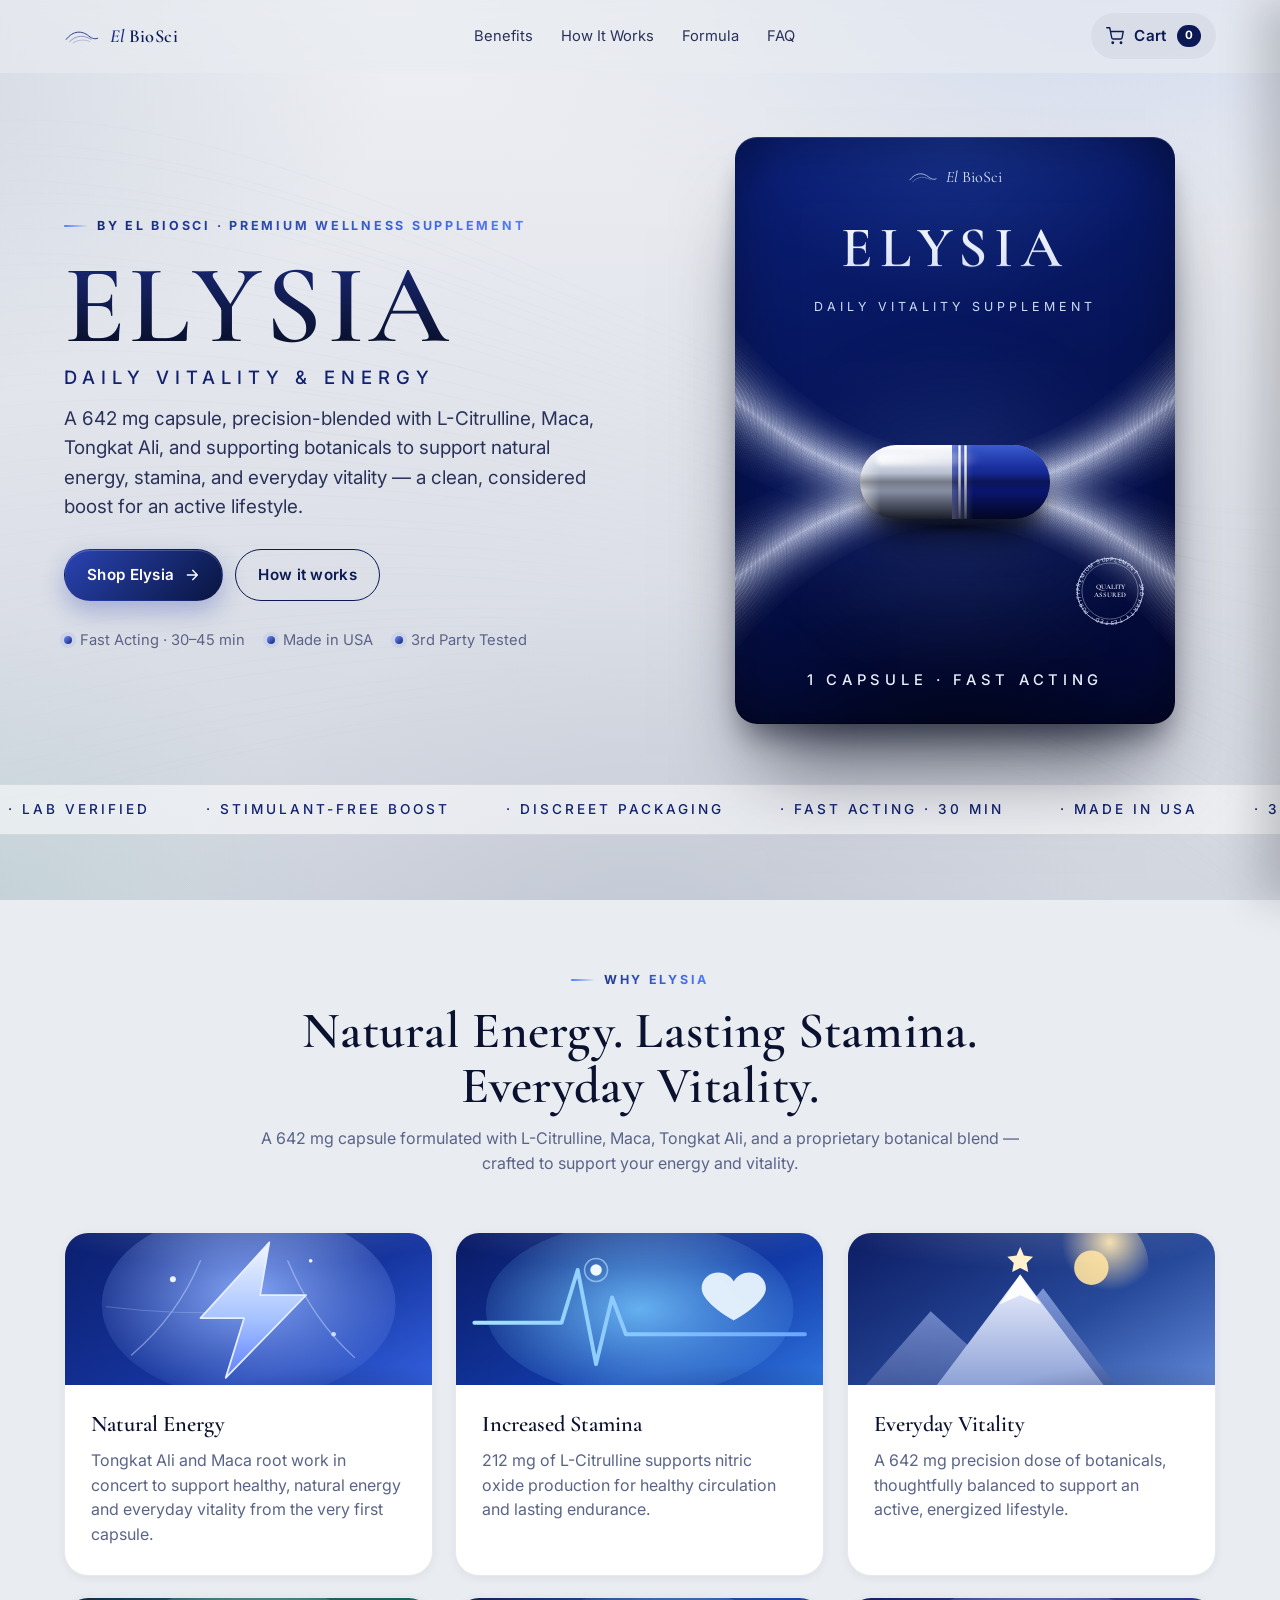
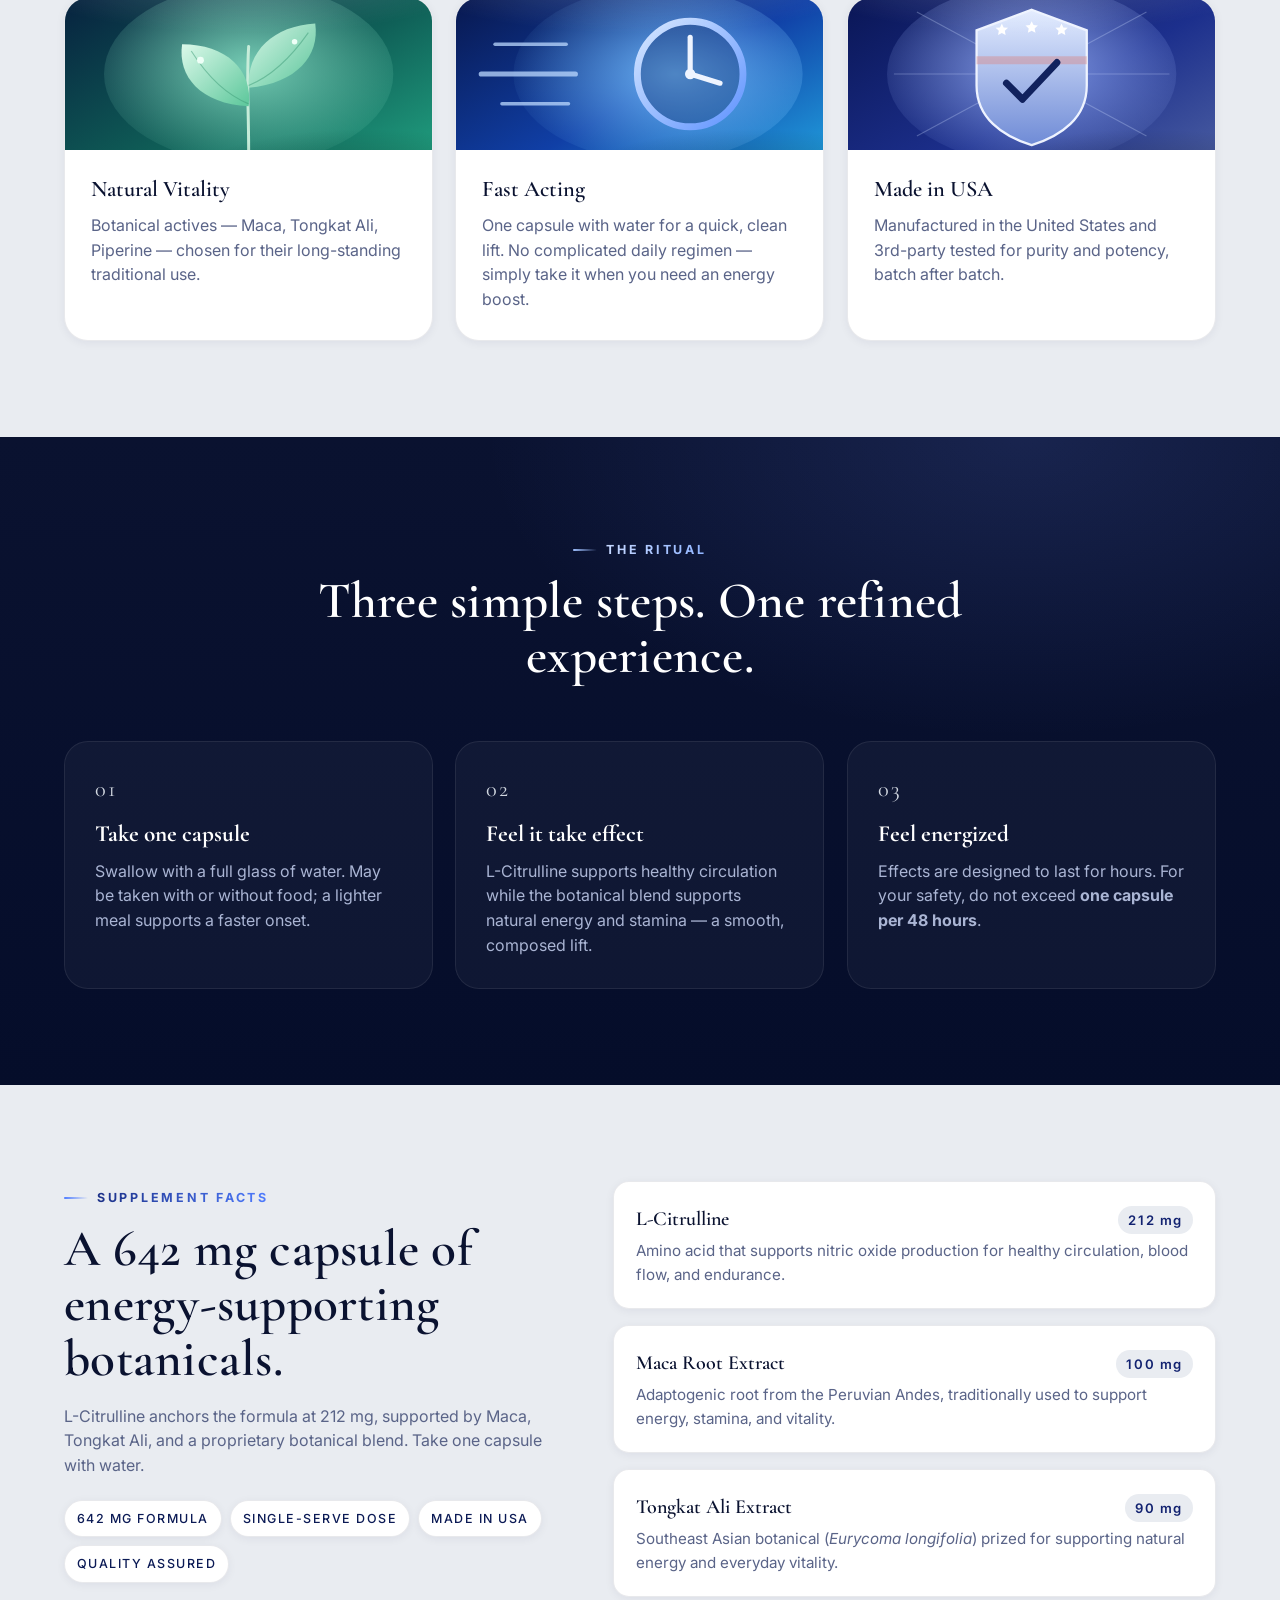
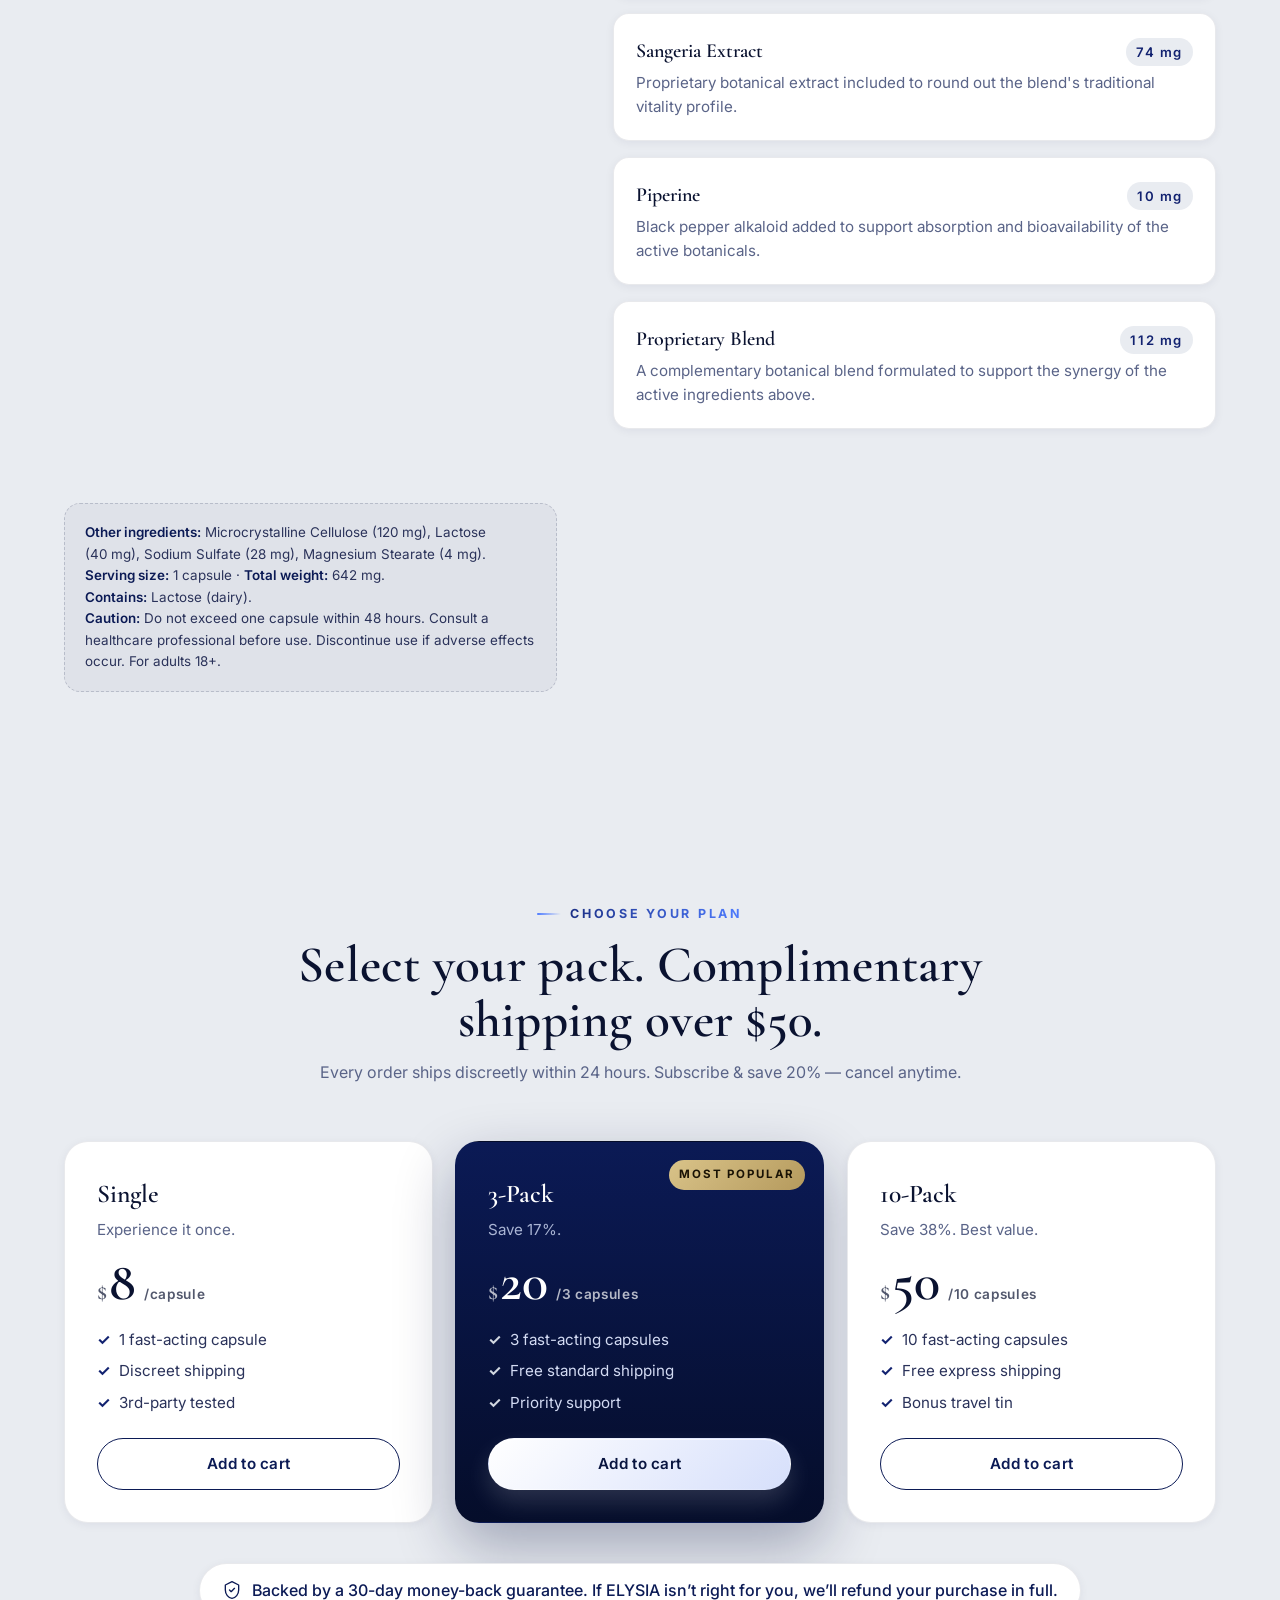
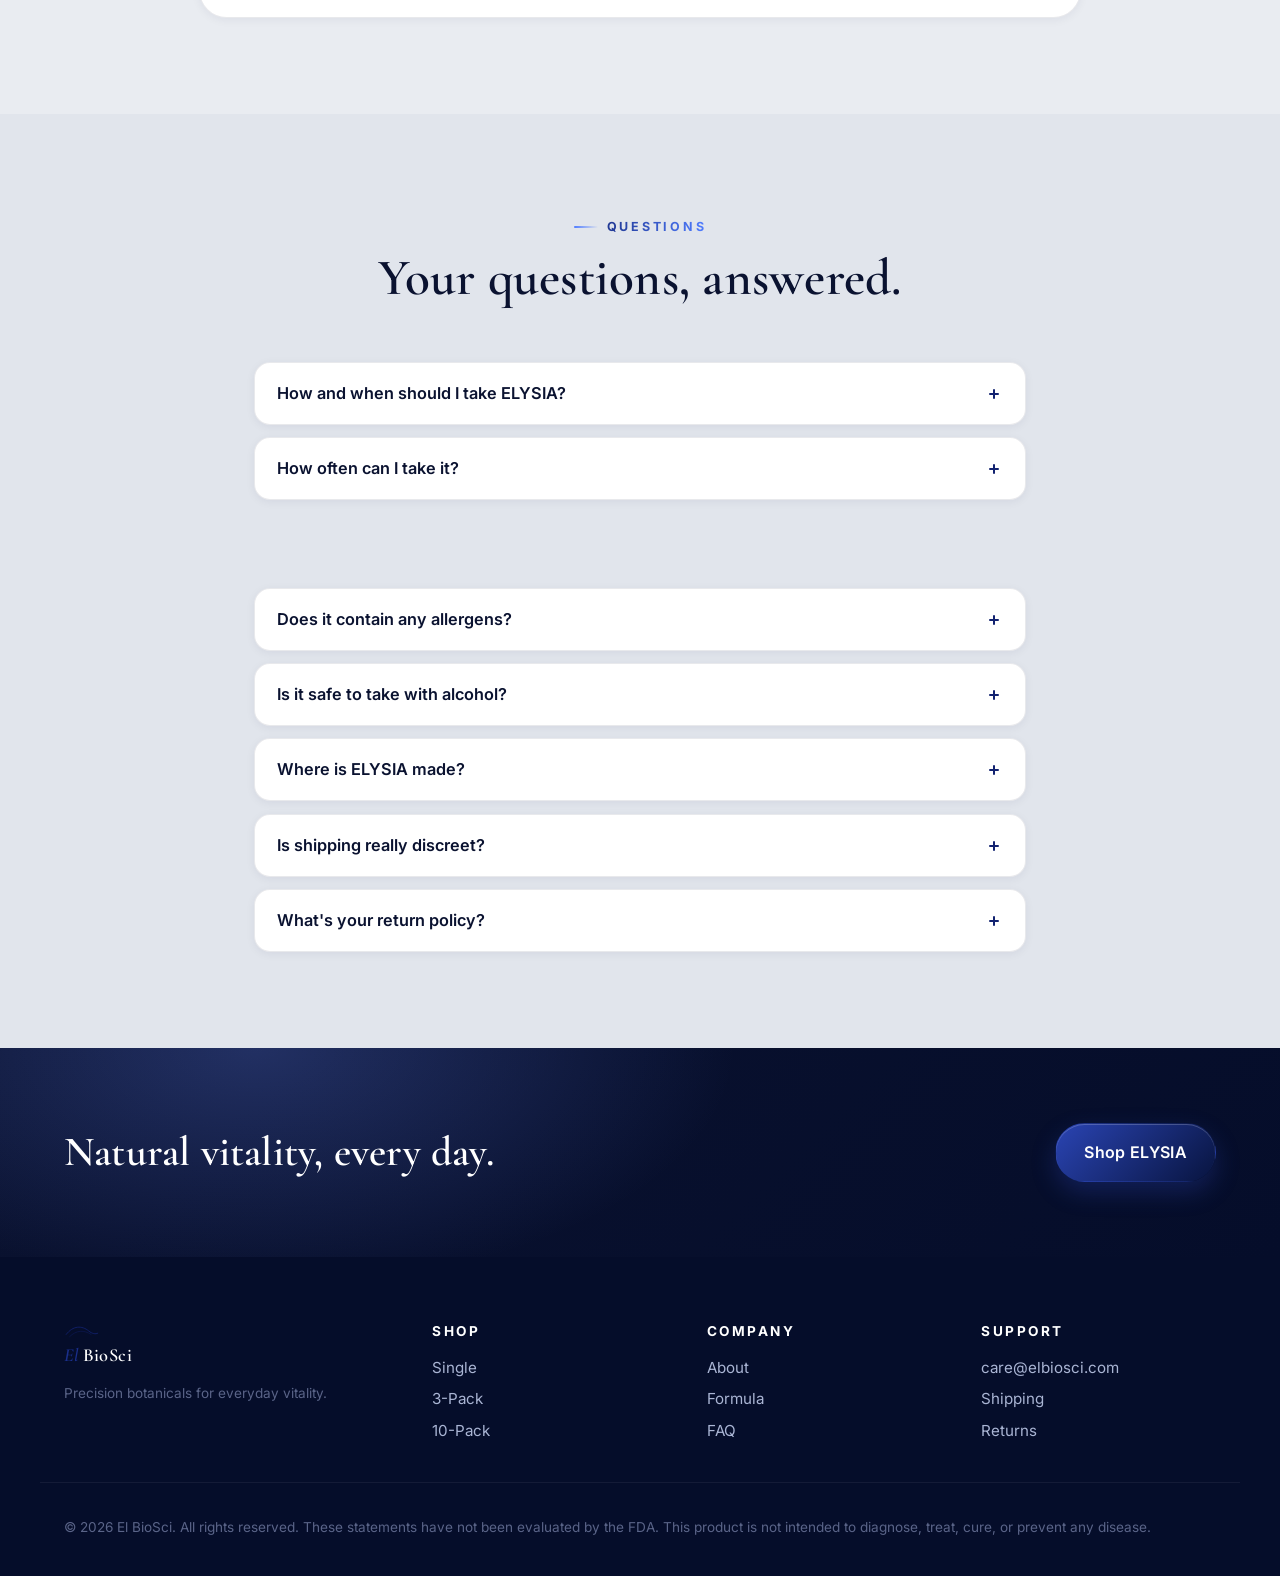
==== index.html @ 7205e34c "Reposition brand as daily vitality & energy supplement (site copy aligned with feed)" ====
<!DOCTYPE html>
<html lang="en">
<head>
  <meta charset="UTF-8" />
  <meta name="viewport" content="width=device-width, initial-scale=1.0" />

  <!-- Google tag (gtag.js) -->
  <script async src="https://www.googletagmanager.com/gtag/js?id=G-H2R525R21M"></script>
  <script>
    window.dataLayer = window.dataLayer || [];
    function gtag(){dataLayer.push(arguments);}
    gtag('js', new Date());

    gtag('config', 'G-H2R525R21M');
  </script>
  <meta name="description" content="ELYSIA by El BioSci — a precision-blended daily vitality supplement with Maca, Tongkat Ali, and L-Citrulline to support natural energy, stamina, and everyday vitality. Third-party tested." />
  <meta name="theme-color" content="#0a1a4a" />
  <title>ELYSIA · Daily Vitality &amp; Energy Supplement by El BioSci</title>

  <link rel="preconnect" href="https://fonts.googleapis.com" />
  <link rel="preconnect" href="https://fonts.gstatic.com" crossorigin />
  <link
    href="https://fonts.googleapis.com/css2?family=Cormorant+Garamond:wght@400;500;600;700&family=Inter:wght@300;400;500;600;700&display=swap"
    rel="stylesheet"
  />

  <link rel="stylesheet" href="styles.css" />

  <!-- =========================================================
       Structured data (Schema.org JSON-LD)
       Lets Google Shopping, Merchant Center, and AI surfaces
       discover and understand the products on this page.
       NOTE: replace the "image" URLs below with real hosted
       product photos (required by Merchant Center).
       ========================================================= -->
  <script type="application/ld+json">
  {
    "@context": "https://schema.org",
    "@type": "Organization",
    "name": "El BioSci",
    "url": "https://elysiabiosci.com",
    "brand": { "@type": "Brand", "name": "ELYSIA" },
    "email": "care@elbiosci.com"
  }
  </script>

  <script type="application/ld+json">
  {
    "@context": "https://schema.org",
    "@type": "ItemList",
    "itemListElement": [
      {
        "@type": "Product",
        "name": "ELYSIA — Single Capsule",
        "sku": "ELYSIA-1PK",
        "mpn": "ELYSIA-1PK",
        "brand": { "@type": "Brand", "name": "ELYSIA" },
        "description": "ELYSIA is a precision-blended daily vitality and wellness supplement crafted to support natural energy, stamina, and everyday vitality. Third-party tested for purity and quality. Single capsule.",
        "image": ["https://elysiabiosci.com/assets/elysia-single.jpg"],
        "url": "https://elysiabiosci.com/#buy",
        "offers": {
          "@type": "Offer",
          "url": "https://elysiabiosci.com/#buy",
          "priceCurrency": "USD",
          "price": "8.00",
          "availability": "https://schema.org/InStock",
          "itemCondition": "https://schema.org/NewCondition",
          "seller": { "@type": "Organization", "name": "El BioSci" }
        }
      },
      {
        "@type": "Product",
        "name": "ELYSIA — 3-Pack",
        "sku": "ELYSIA-3PK",
        "mpn": "ELYSIA-3PK",
        "brand": { "@type": "Brand", "name": "ELYSIA" },
        "description": "ELYSIA is a precision-blended daily vitality and wellness supplement crafted to support natural energy, stamina, and everyday vitality. Third-party tested for purity and quality. Value 3-pack, save 17%.",
        "image": ["https://elysiabiosci.com/assets/elysia-3pack.jpg"],
        "url": "https://elysiabiosci.com/#buy",
        "offers": {
          "@type": "Offer",
          "url": "https://elysiabiosci.com/#buy",
          "priceCurrency": "USD",
          "price": "20.00",
          "availability": "https://schema.org/InStock",
          "itemCondition": "https://schema.org/NewCondition",
          "seller": { "@type": "Organization", "name": "El BioSci" }
        }
      },
      {
        "@type": "Product",
        "name": "ELYSIA — 10-Pack",
        "sku": "ELYSIA-10PK",
        "mpn": "ELYSIA-10PK",
        "brand": { "@type": "Brand", "name": "ELYSIA" },
        "description": "ELYSIA is a precision-blended daily vitality and wellness supplement crafted to support natural energy, stamina, and everyday vitality. Third-party tested for purity and quality. Best-value 10-pack, save 38%.",
        "image": ["https://elysiabiosci.com/assets/elysia-10pack.jpg"],
        "url": "https://elysiabiosci.com/#buy",
        "offers": {
          "@type": "Offer",
          "url": "https://elysiabiosci.com/#buy",
          "priceCurrency": "USD",
          "price": "50.00",
          "availability": "https://schema.org/InStock",
          "itemCondition": "https://schema.org/NewCondition",
          "seller": { "@type": "Organization", "name": "El BioSci" }
        }
      }
    ]
  }
  </script>
</head>
<body>
  <!-- Decorative animated wave background (matches packaging) -->
  <div class="bg-waves" aria-hidden="true">
    <svg viewBox="0 0 1440 900" preserveAspectRatio="none">
      <defs>
        <linearGradient id="waveGrad" x1="0" y1="0" x2="1" y2="0">
          <stop offset="0%" stop-color="#9aa4b6" stop-opacity="0" />
          <stop offset="50%" stop-color="#d9dee8" stop-opacity="0.65" />
          <stop offset="100%" stop-color="#9aa4b6" stop-opacity="0" />
        </linearGradient>
      </defs>
      <g class="wave-lines" fill="none" stroke="url(#waveGrad)" stroke-width="0.6">
        <!-- Generated paths -->
      </g>
    </svg>
  </div>

  <!-- Header -->
  <header class="site-header" id="siteHeader">
    <div class="container nav">
      <a href="#top" class="brand" aria-label="El BioSci home">
        <svg class="brand-mark" viewBox="0 0 64 32" aria-hidden="true">
          <path d="M4 22 C 16 6, 32 6, 44 16 C 50 21, 56 22, 60 20" stroke="currentColor" stroke-width="1.5" fill="none" stroke-linecap="round" />
          <path d="M10 26 C 22 14, 36 14, 48 22" stroke="currentColor" stroke-width="1" fill="none" stroke-linecap="round" opacity="0.7" />
          <path d="M16 28 C 26 22, 38 22, 46 26" stroke="currentColor" stroke-width="0.8" fill="none" stroke-linecap="round" opacity="0.5" />
        </svg>
        <span class="brand-text">
          <em>El</em>
          <span>BioSci</span>
        </span>
      </a>

      <nav class="nav-links" aria-label="Primary">
        <a href="#benefits">Benefits</a>
        <a href="#how">How It Works</a>
        <a href="#ingredients">Formula</a>
        <a href="#faq">FAQ</a>
      </nav>

      <div class="nav-actions">
      <button class="btn btn-ghost cart-btn" id="openCart" aria-label="Open cart">
        <svg width="18" height="18" viewBox="0 0 24 24" fill="none" stroke="currentColor" stroke-width="1.8" stroke-linecap="round" stroke-linejoin="round" aria-hidden="true">
          <circle cx="9" cy="21" r="1" />
          <circle cx="20" cy="21" r="1" />
          <path d="M1 1h4l2.7 13.4a2 2 0 0 0 2 1.6h9.7a2 2 0 0 0 2-1.6L23 6H6" />
        </svg>
        <span>Cart</span>
        <span class="cart-count" id="cartCount">0</span>
      </button>

        <button class="nav-toggle" id="navToggle" aria-label="Open menu" aria-expanded="false" aria-controls="mobileNav">
          <span></span><span></span><span></span>
        </button>
      </div>
    </div>

    <nav class="mobile-nav" id="mobileNav" aria-label="Mobile">
      <a href="#benefits">Benefits</a>
      <a href="#how">How It Works</a>
      <a href="#ingredients">Formula</a>
      <a href="#faq">FAQ</a>
      <a href="#buy" class="btn btn-primary btn-block">Shop ELYSIA</a>
    </nav>
  </header>

  <!-- Hero -->
  <section class="hero" id="top">
    <div class="container hero-grid">
      <div class="hero-copy">
        <span class="eyebrow reveal">By El BioSci · Premium Wellness Supplement</span>
        <h1 class="display reveal" style="--d:.08s">
          <span class="serif">ELYSIA</span>
          <span class="subtitle">Daily Vitality &amp; Energy</span>
        </h1>
        <p class="lead reveal" style="--d:.16s">
          A 642&nbsp;mg capsule, precision-blended with L-Citrulline, Maca, Tongkat Ali, and
          supporting botanicals to support natural energy, stamina, and everyday vitality
          &mdash; a clean, considered boost for an active lifestyle.
        </p>

        <div class="hero-cta reveal" style="--d:.24s">
          <a href="#buy" class="btn btn-primary">
            Shop Elysia
            <svg width="16" height="16" viewBox="0 0 24 24" fill="none" stroke="currentColor" stroke-width="2" stroke-linecap="round" stroke-linejoin="round" aria-hidden="true"><path d="M5 12h14M13 5l7 7-7 7"/></svg>
          </a>
          <a href="#how" class="btn btn-outline">How it works</a>
        </div>

        <ul class="hero-trust reveal" style="--d:.32s">
          <li><span class="dot"></span> Fast Acting · 30&ndash;45 min</li>
          <li><span class="dot"></span> Made in USA</li>
          <li><span class="dot"></span> 3rd Party Tested</li>
        </ul>
      </div>

      <div class="hero-product reveal" style="--d:.2s">
        <!-- Animated package card -->
        <div class="package" id="packageCard">
          <div class="package-inner">
            <div class="package-glow" aria-hidden="true"></div>

            <div class="package-brand">
              <svg viewBox="0 0 64 32" aria-hidden="true">
                <path d="M4 22 C 16 6, 32 6, 44 16 C 50 21, 56 22, 60 20" stroke="#dfe8ff" stroke-width="1.5" fill="none" stroke-linecap="round" />
                <path d="M10 26 C 22 14, 36 14, 48 22" stroke="#dfe8ff" stroke-width="1" fill="none" stroke-linecap="round" opacity="0.7" />
              </svg>
              <span><em>El</em> BioSci</span>
            </div>

            <h2 class="package-title">ELYSIA</h2>
            <div class="package-sub">DAILY VITALITY SUPPLEMENT</div>

            <!-- Decorative wave lines inside the card -->
            <svg class="package-waves" viewBox="0 0 400 533" preserveAspectRatio="none" aria-hidden="true">
              <g class="wave-upper" fill="none" stroke="#e8eeff" stroke-width="0.45" stroke-linecap="round"></g>
              <g class="wave-lower" fill="none" stroke="#e8eeff" stroke-width="0.45" stroke-linecap="round"></g>
            </svg>

            <!-- Animated capsule -->
            <div class="capsule-wrap" aria-hidden="true">
              <div class="capsule">
                <div class="capsule-half capsule-silver"></div>
                <div class="capsule-half capsule-blue">
                  <span class="capsule-ring"></span>
                  <span class="capsule-ring"></span>
                </div>
                <div class="capsule-shine"></div>
              </div>
              <div class="capsule-shadow"></div>
            </div>

            <div class="package-badge" title="Quality Assured · 3rd Party Tested">
              <svg viewBox="0 0 100 100" aria-hidden="true">
                <defs>
                  <path id="circ" d="M 50,50 m -38,0 a 38,38 0 1,1 76,0 a 38,38 0 1,1 -76,0" />
                </defs>
                <circle cx="50" cy="50" r="42" fill="none" stroke="#dfe8ff" stroke-width="1" />
                <circle cx="50" cy="50" r="36" fill="none" stroke="#dfe8ff" stroke-width="0.5" />
                <text font-family="Inter, sans-serif" font-size="7" fill="#dfe8ff" letter-spacing="1">
                  <textPath href="#circ" startOffset="0">PREMIUM SUPPLEMENT · 3RD PARTY TESTED · PURITY ASSURED · </textPath>
                </text>
                <text x="50" y="48" text-anchor="middle" font-family="Cormorant Garamond, serif" font-size="9" fill="#ffffff" font-weight="600">QUALITY</text>
                <text x="50" y="58" text-anchor="middle" font-family="Cormorant Garamond, serif" font-size="9" fill="#ffffff" font-weight="600">ASSURED</text>
              </svg>
            </div>

            <div class="package-footer">1 CAPSULE · FAST ACTING</div>
          </div>
        </div>
      </div>
    </div>

    <div class="hero-marquee" aria-hidden="true">
      <div class="marquee-track">
        <span>· Lab Verified</span><span>· Stimulant-Free Boost</span><span>· Discreet Packaging</span><span>· Fast Acting · 30 min</span><span>· Made in USA</span><span>· 3rd Party Tested</span>
        <span>· Lab Verified</span><span>· Stimulant-Free Boost</span><span>· Discreet Packaging</span><span>· Fast Acting · 30 min</span><span>· Made in USA</span><span>· 3rd Party Tested</span>
      </div>
    </div>
  </section>

  <!-- Benefits -->
  <section class="section" id="benefits">
    <div class="container">
      <header class="section-head reveal">
        <span class="eyebrow">Why ELYSIA</span>
        <h2 class="serif h-display">Natural Energy. Lasting Stamina.<br/>Everyday Vitality.</h2>
        <p class="muted">A 642&nbsp;mg capsule formulated with L-Citrulline, Maca, Tongkat Ali, and a proprietary botanical blend — crafted to support your energy and vitality.</p>
      </header>

      <div class="benefits-grid">
        <article class="card reveal" style="--d:.05s">
          <div class="card-media" data-theme="drive">
            <svg class="media-art" viewBox="0 0 320 168" preserveAspectRatio="xMidYMid slice" aria-hidden="true">
              <defs>
                <radialGradient id="drvGlow" cx="50%" cy="44%" r="62%">
                  <stop offset="0%" stop-color="#8fb0ff" stop-opacity="0.9"/>
                  <stop offset="100%" stop-color="#8fb0ff" stop-opacity="0"/>
                </radialGradient>
                <linearGradient id="drvBolt" x1="0" y1="0" x2="0" y2="1">
                  <stop offset="0%" stop-color="#f1f6ff"/>
                  <stop offset="55%" stop-color="#a8c4ff"/>
                  <stop offset="100%" stop-color="#5f80ff"/>
                </linearGradient>
              </defs>
              <ellipse cx="160" cy="80" rx="128" ry="82" fill="url(#drvGlow)"/>
              <g fill="none" stroke="#c3d6ff" stroke-linecap="round" opacity="0.5">
                <path d="M58 124 q40 -34 60 -82" stroke-width="1.2"/>
                <path d="M252 126 q-36 -32 -58 -84" stroke-width="1.2"/>
                <path d="M36 82 q66 8 120 4" stroke-width="0.8" opacity="0.6"/>
              </g>
              <path d="M178 26 L118 92 H156 L140 144 L210 72 H170 Z" fill="url(#drvBolt)" stroke="#e6efff" stroke-width="1.5" stroke-linejoin="round"/>
              <circle cx="94" cy="58" r="2.6" fill="#eef4ff"/>
              <circle cx="234" cy="106" r="2" fill="#cfe0ff"/>
              <circle cx="214" cy="42" r="1.6" fill="#eef4ff"/>
            </svg>
          </div>
          <div class="card-body">
            <h3>Natural Energy</h3>
            <p>Tongkat Ali and Maca root work in concert to support healthy, natural energy and everyday vitality from the very first capsule.</p>
          </div>
        </article>

        <article class="card reveal" style="--d:.1s">
          <div class="card-media" data-theme="stamina">
            <svg class="media-art" viewBox="0 0 320 168" preserveAspectRatio="xMidYMid slice" aria-hidden="true">
              <defs>
                <radialGradient id="staGlow" cx="50%" cy="50%" r="60%">
                  <stop offset="0%" stop-color="#74c6ff" stop-opacity="0.85"/>
                  <stop offset="100%" stop-color="#74c6ff" stop-opacity="0"/>
                </radialGradient>
                <linearGradient id="staLine" x1="0" y1="0" x2="1" y2="0">
                  <stop offset="0%" stop-color="#a6e4ff"/>
                  <stop offset="100%" stop-color="#6aa8ff"/>
                </linearGradient>
              </defs>
              <ellipse cx="160" cy="84" rx="134" ry="76" fill="url(#staGlow)"/>
              <path d="M16 96 H92 l14 -46 16 82 14 -58 12 32 H304" fill="none" stroke="url(#staLine)" stroke-width="3.4" stroke-linecap="round" stroke-linejoin="round"/>
              <circle cx="122" cy="50" r="5" fill="#eef8ff"/>
              <circle cx="122" cy="50" r="10" fill="none" stroke="#bfe2ff" stroke-width="1.4" opacity="0.6"/>
              <path d="M242 60 c-7 -13 -28 -9 -28 6 0 13 28 28 28 28 0 0 28 -15 28 -28 0 -15 -21 -19 -28 -6z" fill="#eef8ff" opacity="0.92"/>
            </svg>
          </div>
          <div class="card-body">
            <h3>Increased Stamina</h3>
            <p>212&nbsp;mg of L-Citrulline supports nitric oxide production for healthy circulation and lasting endurance.</p>
          </div>
        </article>

        <article class="card reveal" style="--d:.15s">
          <div class="card-media" data-theme="peak">
            <svg class="media-art" viewBox="0 0 320 168" preserveAspectRatio="xMidYMid slice" aria-hidden="true">
              <defs>
                <radialGradient id="pkSun" cx="66%" cy="28%" r="42%">
                  <stop offset="0%" stop-color="#ffe6ad" stop-opacity="0.95"/>
                  <stop offset="100%" stop-color="#ffe6ad" stop-opacity="0"/>
                </radialGradient>
                <linearGradient id="pkBack" x1="0" y1="0" x2="0" y2="1">
                  <stop offset="0%" stop-color="#9fb6f0"/><stop offset="100%" stop-color="#3f5396"/>
                </linearGradient>
                <linearGradient id="pkFront" x1="0" y1="0" x2="0" y2="1">
                  <stop offset="0%" stop-color="#eef2ff"/><stop offset="100%" stop-color="#7c93cf"/>
                </linearGradient>
              </defs>
              <circle cx="212" cy="48" r="50" fill="url(#pkSun)"/>
              <circle cx="212" cy="48" r="15" fill="#ffe3a0" opacity="0.9"/>
              <path d="M0 168 L72 86 L118 128 L170 66 L246 168 Z" fill="url(#pkBack)" opacity="0.72"/>
              <path d="M64 168 L150 54 L236 168 Z" fill="url(#pkFront)"/>
              <path d="M150 54 L132 80 L150 72 L168 80 Z" fill="#ffffff" opacity="0.92"/>
              <path d="M150 30 l3.2 7.4 8 1 -5.6 5.6 1.4 7.8 -7 -3.6 -7 3.6 1.4 -7.8 -5.6 -5.6 8 -1z" fill="#fff1cc"/>
            </svg>
          </div>
          <div class="card-body">
            <h3>Everyday Vitality</h3>
            <p>A 642&nbsp;mg precision dose of botanicals, thoughtfully balanced to support an active, energized lifestyle.</p>
          </div>
        </article>

        <article class="card reveal" style="--d:.2s">
          <div class="card-media" data-theme="vitality">
            <svg class="media-art" viewBox="0 0 320 168" preserveAspectRatio="xMidYMid slice" aria-hidden="true">
              <defs>
                <radialGradient id="vtGlow" cx="50%" cy="46%" r="60%">
                  <stop offset="0%" stop-color="#8fe9cc" stop-opacity="0.8"/>
                  <stop offset="100%" stop-color="#8fe9cc" stop-opacity="0"/>
                </radialGradient>
                <linearGradient id="vtLeaf" x1="0" y1="0" x2="1" y2="1">
                  <stop offset="0%" stop-color="#dcf9ea"/><stop offset="100%" stop-color="#5cc79b"/>
                </linearGradient>
              </defs>
              <ellipse cx="160" cy="84" rx="126" ry="78" fill="url(#vtGlow)"/>
              <path d="M160 152 C160 112 158 92 160 60" stroke="#c6ecd9" stroke-width="2.6" fill="none" stroke-linecap="round"/>
              <path d="M160 112 C118 110 98 86 102 58 C140 58 164 80 160 112 Z" fill="url(#vtLeaf)"/>
              <path d="M160 96 C202 92 222 68 218 40 C182 42 158 64 160 96 Z" fill="url(#vtLeaf)" opacity="0.95"/>
              <path d="M160 110 C140 102 124 86 110 64" stroke="#3f9c78" stroke-width="1" fill="none" opacity="0.5"/>
              <path d="M160 94 C180 86 198 68 212 48" stroke="#3f9c78" stroke-width="1" fill="none" opacity="0.5"/>
              <circle cx="118" cy="72" r="3" fill="#eefff7"/>
              <circle cx="200" cy="56" r="2.4" fill="#eefff7"/>
            </svg>
          </div>
          <div class="card-body">
            <h3>Natural Vitality</h3>
            <p>Botanical actives — Maca, Tongkat Ali, Piperine — chosen for their long-standing traditional use.</p>
          </div>
        </article>

        <article class="card reveal" style="--d:.25s">
          <div class="card-media" data-theme="fast">
            <svg class="media-art" viewBox="0 0 320 168" preserveAspectRatio="xMidYMid slice" aria-hidden="true">
              <defs>
                <radialGradient id="fsGlow" cx="56%" cy="50%" r="60%">
                  <stop offset="0%" stop-color="#79c4ff" stop-opacity="0.85"/>
                  <stop offset="100%" stop-color="#79c4ff" stop-opacity="0"/>
                </radialGradient>
                <linearGradient id="fsRing" x1="0" y1="0" x2="1" y2="1">
                  <stop offset="0%" stop-color="#d7e8ff"/><stop offset="100%" stop-color="#5f93ff"/>
                </linearGradient>
              </defs>
              <ellipse cx="176" cy="84" rx="126" ry="76" fill="url(#fsGlow)"/>
              <g stroke="#bcd9ff" stroke-linecap="round" opacity="0.75">
                <line x1="34" y1="58" x2="96" y2="58" stroke-width="3"/>
                <line x1="22" y1="84" x2="104" y2="84" stroke-width="4.5"/>
                <line x1="40" y1="110" x2="98" y2="110" stroke-width="3"/>
              </g>
              <circle cx="204" cy="84" r="46" fill="#0a1850" opacity="0.28"/>
              <circle cx="204" cy="84" r="46" fill="none" stroke="url(#fsRing)" stroke-width="6"/>
              <line x1="204" y1="84" x2="204" y2="52" stroke="#eef4ff" stroke-width="4.5" stroke-linecap="round"/>
              <line x1="204" y1="84" x2="230" y2="92" stroke="#eef4ff" stroke-width="4.5" stroke-linecap="round"/>
              <circle cx="204" cy="84" r="4.5" fill="#eef4ff"/>
            </svg>
          </div>
          <div class="card-body">
            <h3>Fast Acting</h3>
            <p>One capsule with water for a quick, clean lift. No complicated daily regimen &mdash; simply take it when you need an energy boost.</p>
          </div>
        </article>

        <article class="card reveal" style="--d:.3s">
          <div class="card-media" data-theme="usa">
            <svg class="media-art" viewBox="0 0 320 168" preserveAspectRatio="xMidYMid slice" aria-hidden="true">
              <defs>
                <radialGradient id="usGlow" cx="50%" cy="46%" r="60%">
                  <stop offset="0%" stop-color="#9fb8ff" stop-opacity="0.8"/>
                  <stop offset="100%" stop-color="#9fb8ff" stop-opacity="0"/>
                </radialGradient>
                <linearGradient id="usShield" x1="0" y1="0" x2="0" y2="1">
                  <stop offset="0%" stop-color="#e3ecff"/><stop offset="100%" stop-color="#6f8bd6"/>
                </linearGradient>
              </defs>
              <ellipse cx="160" cy="84" rx="126" ry="78" fill="url(#usGlow)"/>
              <g stroke="#cdddff" stroke-width="1" opacity="0.3">
                <line x1="160" y1="84" x2="60" y2="30"/>
                <line x1="160" y1="84" x2="40" y2="84"/>
                <line x1="160" y1="84" x2="60" y2="138"/>
                <line x1="160" y1="84" x2="260" y2="30"/>
                <line x1="160" y1="84" x2="280" y2="84"/>
                <line x1="160" y1="84" x2="260" y2="138"/>
              </g>
              <path d="M160 28 L208 46 V94 C208 122 186 138 160 146 C134 138 112 122 112 94 V46 Z" fill="url(#usShield)" stroke="#eef3ff" stroke-width="2"/>
              <path d="M112 72 H208" stroke="#d98a8a" stroke-width="7" opacity="0.45"/>
              <g fill="#ffffff">
                <path d="M134 40 l1.6 3.4 3.8 0.4 -2.8 2.6 0.7 3.7 -3.3 -1.8 -3.3 1.8 0.7 -3.7 -2.8 -2.6 3.8 -0.4z"/>
                <path d="M160 38 l1.6 3.4 3.8 0.4 -2.8 2.6 0.7 3.7 -3.3 -1.8 -3.3 1.8 0.7 -3.7 -2.8 -2.6 3.8 -0.4z"/>
                <path d="M186 40 l1.6 3.4 3.8 0.4 -2.8 2.6 0.7 3.7 -3.3 -1.8 -3.3 1.8 0.7 -3.7 -2.8 -2.6 3.8 -0.4z"/>
              </g>
              <path d="M138 92 l14 14 30 -32" fill="none" stroke="#11225e" stroke-width="6" stroke-linecap="round" stroke-linejoin="round"/>
            </svg>
          </div>
          <div class="card-body">
            <h3>Made in USA</h3>
            <p>Manufactured in the United States and 3rd-party tested for purity and potency, batch after batch.</p>
          </div>
        </article>
      </div>
    </div>
  </section>

  <!-- How it works -->
  <section class="section section-dark" id="how">
    <div class="container">
      <header class="section-head reveal">
        <span class="eyebrow light">The Ritual</span>
        <h2 class="serif h-display light">Three simple steps. One refined experience.</h2>
      </header>

      <ol class="steps">
        <li class="step reveal" style="--d:.05s">
          <span class="step-num">01</span>
          <h3>Take one capsule</h3>
          <p>Swallow with a full glass of water. May be taken with or without food; a lighter meal supports a faster onset.</p>
        </li>
        <li class="step reveal" style="--d:.15s">
          <span class="step-num">02</span>
          <h3>Feel it take effect</h3>
          <p>L-Citrulline supports healthy circulation while the botanical blend supports natural energy and stamina &mdash; a smooth, composed lift.</p>
        </li>
        <li class="step reveal" style="--d:.25s">
          <span class="step-num">03</span>
          <h3>Feel energized</h3>
          <p>Effects are designed to last for hours. For your safety, do not exceed <strong>one capsule per 48 hours</strong>.</p>
        </li>
      </ol>
    </div>
  </section>

  <!-- Ingredients -->
  <section class="section" id="ingredients">
    <div class="container ingredients-grid">
      <div class="reveal">
        <span class="eyebrow">Supplement Facts</span>
        <h2 class="serif h-display">A 642&nbsp;mg capsule of energy-supporting botanicals.</h2>
        <p class="muted">L-Citrulline anchors the formula at 212&nbsp;mg, supported by Maca, Tongkat Ali, and a proprietary botanical blend. Take one capsule with water.</p>

        <div class="badges">
          <span class="badge">642 mg Formula</span>
          <span class="badge">Single-Serve Dose</span>
          <span class="badge">Made in USA</span>
          <span class="badge">Quality Assured</span>
        </div>
      </div>

      <ul class="ingredients-list">
        <li class="reveal" style="--d:.05s">
          <div>
            <h4>L-Citrulline <span>212&nbsp;mg</span></h4>
            <p>Amino acid that supports nitric oxide production for healthy circulation, blood flow, and endurance.</p>
          </div>
        </li>
        <li class="reveal" style="--d:.1s">
          <div>
            <h4>Maca Root Extract <span>100&nbsp;mg</span></h4>
            <p>Adaptogenic root from the Peruvian Andes, traditionally used to support energy, stamina, and vitality.</p>
          </div>
        </li>
        <li class="reveal" style="--d:.15s">
          <div>
            <h4>Tongkat Ali Extract <span>90&nbsp;mg</span></h4>
            <p>Southeast Asian botanical (<em>Eurycoma longifolia</em>) prized for supporting natural energy and everyday vitality.</p>
          </div>
        </li>
        <li class="reveal" style="--d:.2s">
          <div>
            <h4>Sangeria Extract <span>74&nbsp;mg</span></h4>
            <p>Proprietary botanical extract included to round out the blend's traditional vitality profile.</p>
          </div>
        </li>
        <li class="reveal" style="--d:.25s">
          <div>
            <h4>Piperine <span>10&nbsp;mg</span></h4>
            <p>Black pepper alkaloid added to support absorption and bioavailability of the active botanicals.</p>
          </div>
        </li>
        <li class="reveal" style="--d:.3s">
          <div>
            <h4>Proprietary Blend <span>112&nbsp;mg</span></h4>
            <p>A complementary botanical blend formulated to support the synergy of the active ingredients above.</p>
          </div>
        </li>
      </ul>

      <p class="ingredients-note reveal" style="--d:.35s">
        <strong>Other ingredients:</strong> Microcrystalline Cellulose (120&nbsp;mg), Lactose (40&nbsp;mg), Sodium Sulfate (28&nbsp;mg), Magnesium Stearate (4&nbsp;mg).
        <br/><strong>Serving size:</strong> 1 capsule · <strong>Total weight:</strong> 642&nbsp;mg.
        <br/><strong>Contains:</strong> Lactose (dairy).
        <br/><strong>Caution:</strong> Do not exceed one capsule within 48&nbsp;hours. Consult a healthcare professional before use. Discontinue use if adverse effects occur. For adults 18+.
      </p>
    </div>
  </section>

  <!-- Purchase / Pricing -->
  <section class="section" id="buy">
    <div class="container">
      <header class="section-head reveal">
        <span class="eyebrow">Choose Your Plan</span>
        <h2 class="serif h-display">Select your pack. Complimentary shipping over $50.</h2>
        <p class="muted">Every order ships discreetly within 24 hours. Subscribe &amp; save 20% &mdash; cancel anytime.</p>
      </header>

      <div class="pricing">
        <article class="price-card reveal" data-name="Single Capsule" data-price="8" data-qty="1" data-price-id="price_1TwbcVRkoH6u7NG7mMx9WrRa">
          <header>
            <h3>Single</h3>
            <p>Experience it once.</p>
          </header>
          <div class="price"><span class="curr">$</span>8<span class="per">/capsule</span></div>
          <ul>
            <li>1 fast-acting capsule</li>
            <li>Discreet shipping</li>
            <li>3rd-party tested</li>
          </ul>
          <button class="btn btn-outline add-to-cart">Add to cart</button>
        </article>

        <article class="price-card featured reveal" style="--d:.08s" data-name="3-Pack" data-price="20" data-qty="3" data-price-id="price_1TwbcxRkoH6u7NG781qnNTAK">
          <div class="ribbon">Most Popular</div>
          <header>
            <h3>3-Pack</h3>
            <p>Save 17%.</p>
          </header>
          <div class="price"><span class="curr">$</span>20<span class="per">/3 capsules</span></div>
          <ul>
            <li>3 fast-acting capsules</li>
            <li>Free standard shipping</li>
            <li>Priority support</li>
          </ul>
          <button class="btn btn-primary add-to-cart">Add to cart</button>
        </article>

        <article class="price-card reveal" style="--d:.16s" data-name="10-Pack" data-price="50" data-qty="10" data-price-id="price_1TwbdQRkoH6u7NG7F84K2kct">
          <header>
            <h3>10-Pack</h3>
            <p>Save 38%. Best value.</p>
          </header>
          <div class="price"><span class="curr">$</span>50<span class="per">/10 capsules</span></div>
          <ul>
            <li>10 fast-acting capsules</li>
            <li>Free express shipping</li>
            <li>Bonus travel tin</li>
          </ul>
          <button class="btn btn-outline add-to-cart">Add to cart</button>
        </article>
      </div>

      <p class="guarantee reveal">
        <svg width="20" height="20" viewBox="0 0 24 24" fill="none" stroke="currentColor" stroke-width="1.6" stroke-linecap="round" stroke-linejoin="round"><path d="M12 2 4 6v6c0 5 3.5 9.4 8 10 4.5-.6 8-5 8-10V6l-8-4z"/><path d="m9 12 2 2 4-4"/></svg>
        Backed by a 30-day money-back guarantee. If ELYSIA isn&rsquo;t right for you, we&rsquo;ll refund your purchase in full.
      </p>
    </div>
  </section>

  <!-- FAQ -->
  <section class="section section-soft" id="faq">
    <div class="container faq-wrap">
      <header class="section-head reveal">
        <span class="eyebrow">Questions</span>
        <h2 class="serif h-display">Your questions, answered.</h2>
      </header>

      <div class="faq">
        <details class="reveal">
          <summary>How and when should I take ELYSIA?<span class="chev" aria-hidden="true"></span></summary>
          <p>Take <strong>one capsule with water</strong>. A lighter meal beforehand can support faster onset.</p>
        </details>
        <details class="reveal" style="--d:.05s">
          <summary>How often can I take it?<span class="chev" aria-hidden="true"></span></summary>
          <p>Per the label, <strong>do not exceed one capsule within 48&nbsp;hours</strong>. ELYSIA is a fast-acting vitality boost.</p>
        </details>
        <details class="reveal" style="--d:.1s">
          <summary>What's in each capsule?<span class="chev" aria-hidden="true"></span></summary>
          <p>A 642&nbsp;mg formula: L-Citrulline (212&nbsp;mg), Maca Root Extract (100&nbsp;mg), Tongkat Ali Extract (90&nbsp;mg), Sangeria Extract (74&nbsp;mg), Piperine (10&nbsp;mg), plus a 112&nbsp;mg proprietary botanical blend. Other ingredients: microcrystalline cellulose, lactose, sodium sulfate, magnesium stearate.</p>
        </details>
        <details class="reveal" style="--d:.15s">
          <summary>Does it contain any allergens?<span class="chev" aria-hidden="true"></span></summary>
          <p>Yes — ELYSIA contains <strong>lactose (dairy)</strong>. If you have a dairy allergy or severe intolerance, please consult your physician before use.</p>
        </details>
        <details class="reveal" style="--d:.2s">
          <summary>Is it safe to take with alcohol?<span class="chev" aria-hidden="true"></span></summary>
          <p>ELYSIA is non-stimulant, but we recommend moderate alcohol use. As always, consult a healthcare professional if you have a medical condition or take prescription medication. For adults 18+.</p>
        </details>
        <details class="reveal" style="--d:.25s">
          <summary>Where is ELYSIA made?<span class="chev" aria-hidden="true"></span></summary>
          <p><strong>Made in the USA</strong> by El BioSci, manufactured in a facility that follows current Good Manufacturing Practices and 3rd-party batch testing.</p>
        </details>
        <details class="reveal" style="--d:.3s">
          <summary>Is shipping really discreet?<span class="chev" aria-hidden="true"></span></summary>
          <p>Yes. Plain mailer, no branding on the outside, and your statement shows only "El BioSci".</p>
        </details>
        <details class="reveal" style="--d:.35s">
          <summary>What's your return policy?<span class="chev" aria-hidden="true"></span></summary>
          <p>If you&rsquo;re not completely satisfied within 30&nbsp;days, simply contact us for a full refund &mdash; no questions asked.</p>
        </details>
      </div>
    </div>
  </section>

  <!-- CTA -->
  <section class="cta-band">
    <div class="container cta-inner reveal">
      <h2 class="serif">Natural vitality, every day.</h2>
      <a href="#buy" class="btn btn-primary btn-lg">Shop ELYSIA</a>
    </div>
  </section>

  <!-- Footer -->
  <footer class="site-footer">
    <div class="container footer-grid">
      <div>
        <a href="#top" class="brand">
          <svg class="brand-mark" viewBox="0 0 64 32" aria-hidden="true">
            <path d="M4 22 C 16 6, 32 6, 44 16 C 50 21, 56 22, 60 20" stroke="currentColor" stroke-width="1.5" fill="none" stroke-linecap="round" />
            <path d="M10 26 C 22 14, 36 14, 48 22" stroke="currentColor" stroke-width="1" fill="none" stroke-linecap="round" opacity="0.7" />
          </svg>
          <span class="brand-text"><em>El</em><span>BioSci</span></span>
        </a>
        <p class="muted small">Precision botanicals for everyday vitality.</p>
      </div>
      <div>
        <h5>Shop</h5>
        <a href="#buy">Single</a>
        <a href="#buy">3-Pack</a>
        <a href="#buy">10-Pack</a>
      </div>
      <div>
        <h5>Company</h5>
        <a href="#benefits">About</a>
        <a href="#ingredients">Formula</a>
        <a href="#faq">FAQ</a>
      </div>
      <div>
        <h5>Support</h5>
        <a href="mailto:care@elbiosci.com">care@elbiosci.com</a>
        <a href="#">Shipping</a>
        <a href="#">Returns</a>
      </div>
    </div>
    <div class="container legal">
      <p class="small muted">© 2026 El BioSci. All rights reserved. These statements have not been evaluated by the FDA. This product is not intended to diagnose, treat, cure, or prevent any disease.</p>
    </div>
  </footer>

  <!-- Cart Drawer -->
  <aside class="cart-drawer" id="cartDrawer" aria-hidden="true" aria-label="Shopping cart">
    <div class="cart-backdrop" data-close-cart></div>
    <div class="cart-panel">
      <header class="cart-head">
        <h3>Your Cart</h3>
        <button class="icon-btn" data-close-cart aria-label="Close cart">
          <svg width="22" height="22" viewBox="0 0 24 24" fill="none" stroke="currentColor" stroke-width="1.8" stroke-linecap="round" stroke-linejoin="round"><path d="M18 6 6 18M6 6l12 12"/></svg>
        </button>
      </header>

      <div class="cart-body">
        <ul class="cart-items" id="cartItems"></ul>
        <p class="cart-empty" id="cartEmpty">Your cart is empty. Add a pack to get started.</p>
      </div>

      <footer class="cart-foot">
        <div class="promo">
          <input type="text" id="promoInput" class="promo-input" placeholder="Promo code" autocomplete="off" spellcheck="false" />
          <button type="button" class="btn btn-outline promo-apply" id="promoApply">Apply</button>
        </div>
        <p class="promo-msg" id="promoMsg" role="status" aria-live="polite"></p>
        <div class="cart-totals">
          <span>Subtotal</span>
          <strong id="cartTotal">$0</strong>
        </div>
        <button class="btn btn-primary btn-block" id="checkoutBtn" disabled>Checkout</button>
        <p class="small muted center">Complimentary shipping over $50 · 30-day guarantee</p>
      </footer>
    </div>
  </aside>

  <!-- Confirmation Toast -->
  <div class="toast" id="toast" role="status" aria-live="polite"></div>

  <!-- Checkout Modal -->
  <div class="modal" id="checkoutModal" aria-hidden="true">
    <div class="modal-backdrop" data-close-modal></div>
    <div class="modal-panel">
      <button class="icon-btn modal-close" data-close-modal aria-label="Close">
        <svg width="22" height="22" viewBox="0 0 24 24" fill="none" stroke="currentColor" stroke-width="1.8" stroke-linecap="round" stroke-linejoin="round"><path d="M18 6 6 18M6 6l12 12"/></svg>
      </button>
      <div class="check-icon">
        <svg viewBox="0 0 52 52"><circle cx="26" cy="26" r="24" fill="none" stroke="currentColor" stroke-width="2"/><path fill="none" stroke="currentColor" stroke-width="3" stroke-linecap="round" stroke-linejoin="round" d="m14 27 8 8 16-18"/></svg>
      </div>
      <h3 class="serif">Order confirmed.</h3>
      <p class="muted">Thank you for choosing ELYSIA. A confirmation has been sent to your inbox, and your discreet package is on its way.</p>
      <button class="btn btn-primary" data-close-modal>Continue browsing</button>
    </div>
  </div>

  <script src="script.js"></script>
</body>
</html>
---- styles.css ----
/* =========================================================
   ELYSIA · Premium Male Enhancement
   Design tokens & global styles
   ========================================================= */
:root {
  /* Palette pulled from the packaging */
  --navy-950: #050d2a;
  --navy-900: #08143f;
  --navy-800: #0b1a55;
  --navy-700: #122270;
  --navy-600: #1a2f8c;
  --navy-500: #2a44b3;

  --silver-50: #f6f7fa;
  --silver-100: #e9ecf1;
  --silver-200: #d2d8e1;
  --silver-300: #a7afbe;
  --silver-400: #7e8696;

  --ink: #0a1230;
  --ink-soft: #2a325a;
  --muted: #5a6488;

  --bg: #e9ecf1;
  --bg-soft: #e1e5ec;
  --line: rgba(10, 18, 48, 0.09);

  --accent: #c9d6f5;
  --accent-strong: #6c8cff;
  --gold: #d9c389;
  --azure: #4f7cff;
  --azure-soft: #6f93ff;
  --teal: #1fae8b;

  --radius: 16px;
  --radius-lg: 24px;
  --shadow-sm: 0 2px 10px rgba(8, 20, 63, 0.06);
  --shadow-md: 0 12px 36px rgba(8, 20, 63, 0.12);
  --shadow-lg: 0 28px 70px rgba(8, 20, 63, 0.22);

  --t-fast: 180ms cubic-bezier(.2,.7,.3,1);
  --t: 320ms cubic-bezier(.2,.7,.3,1);
  --t-slow: 700ms cubic-bezier(.2,.7,.3,1);

  --font-serif: "Cormorant Garamond", Georgia, "Times New Roman", serif;
  --font-sans: "Inter", -apple-system, BlinkMacSystemFont, "Segoe UI", Helvetica, Arial, sans-serif;
}

* { box-sizing: border-box; }
html { scroll-behavior: smooth; }
html, body { margin: 0; padding: 0; }
body {
  font-family: var(--font-sans);
  color: var(--ink);
  background: var(--bg);
  -webkit-font-smoothing: antialiased;
  -moz-osx-font-smoothing: grayscale;
  line-height: 1.55;
  overflow-x: hidden;
}

img, svg { display: block; max-width: 100%; }
a { color: inherit; text-decoration: none; }
button { font: inherit; cursor: pointer; border: 0; background: none; color: inherit; }
ul, ol { margin: 0; padding: 0; list-style: none; }

.container {
  width: 100%;
  max-width: 1200px;
  margin: 0 auto;
  padding: 0 24px;
}

/* =========================================================
   Typography
   ========================================================= */
.serif { font-family: var(--font-serif); font-weight: 600; letter-spacing: 0.005em; }
.h-display {
  font-size: clamp(2rem, 1.4rem + 2.6vw, 3.2rem);
  line-height: 1.08;
  margin: 0 0 12px;
  color: var(--ink);
}
.eyebrow {
  display: inline-flex;
  align-items: center;
  gap: 9px;
  font-size: 0.78rem;
  font-weight: 700;
  letter-spacing: 0.22em;
  text-transform: uppercase;
  margin-bottom: 14px;
  color: var(--navy-700);
  background: linear-gradient(90deg, var(--navy-700), var(--azure));
  -webkit-background-clip: text;
  background-clip: text;
  -webkit-text-fill-color: transparent;
}
.eyebrow::before {
  content: "";
  width: 24px;
  height: 2px;
  border-radius: 2px;
  background: linear-gradient(90deg, var(--azure), rgba(79,124,255,0));
  -webkit-text-fill-color: initial;
}
.eyebrow.light {
  color: var(--silver-200);
  background: linear-gradient(90deg, #d7e3ff, #8fb4ff);
  -webkit-background-clip: text;
  background-clip: text;
  -webkit-text-fill-color: transparent;
}
.eyebrow.light::before { background: linear-gradient(90deg, #9fc0ff, rgba(159,192,255,0)); }
.muted { color: var(--muted); }
.muted.small, .small { font-size: 0.85rem; }
.center { text-align: center; }

/* =========================================================
   Background waves
   ========================================================= */
.bg-waves {
  position: fixed;
  inset: 0;
  z-index: 0;
  pointer-events: none;
  background:
    radial-gradient(760px 520px at 88% -8%, rgba(79, 124, 255, 0.12), transparent 60%),
    radial-gradient(680px 520px at -6% 102%, rgba(31, 174, 139, 0.09), transparent 60%),
    radial-gradient(1100px 620px at 82% -12%, rgba(206, 213, 226, 0.55), transparent 62%),
    radial-gradient(900px 560px at -12% 8%, rgba(176, 186, 203, 0.42), transparent 60%),
    radial-gradient(820px 760px at 50% 118%, rgba(160, 171, 190, 0.38), transparent 62%),
    linear-gradient(180deg, #eef0f4 0%, #e1e4eb 46%, #d2d6df 100%);
}
.bg-waves svg {
  position: absolute;
  inset: 0;
  width: 100%;
  height: 100%;
  opacity: 0.6;
  animation: drift 24s ease-in-out infinite;
}
@keyframes drift {
  0%, 100% { transform: translate3d(0, 0, 0); }
  50% { transform: translate3d(-2%, -1.5%, 0) scale(1.02); }
}

/* =========================================================
   Header
   ========================================================= */
.site-header {
  position: sticky;
  top: 0;
  z-index: 50;
  backdrop-filter: blur(10px);
  -webkit-backdrop-filter: blur(10px);
  background: rgba(233, 236, 241, 0.62);
  border-bottom: 1px solid transparent;
  transition: background var(--t), border-color var(--t), box-shadow var(--t);
}
.site-header.scrolled {
  background: rgba(233, 236, 241, 0.88);
  border-bottom-color: var(--line);
  box-shadow: 0 1px 0 rgba(8,20,63,0.04);
}
.nav {
  display: flex;
  align-items: center;
  justify-content: space-between;
  gap: 24px;
  height: 72px;
}
.brand {
  display: inline-flex;
  align-items: center;
  gap: 10px;
  color: var(--navy-800);
}
.brand-mark { width: 36px; height: 20px; color: var(--navy-700); }
.brand-text {
  font-family: var(--font-serif);
  font-size: 1.15rem;
  font-weight: 600;
  letter-spacing: 0.02em;
  display: inline-flex;
  gap: 4px;
  align-items: baseline;
}
.brand-text em { font-style: italic; color: var(--navy-600); }
.nav-links {
  display: flex;
  gap: 28px;
}
.nav-links a {
  font-size: 0.92rem;
  color: var(--ink-soft);
  position: relative;
  transition: color var(--t-fast);
}
.nav-links a::after {
  content: "";
  position: absolute;
  left: 0; right: 0; bottom: -6px;
  height: 1px;
  background: var(--navy-700);
  transform: scaleX(0);
  transform-origin: center;
  transition: transform var(--t);
}
.nav-links a:hover { color: var(--navy-800); }
.nav-links a:hover::after { transform: scaleX(1); }

.nav-actions { display: inline-flex; align-items: center; gap: 10px; }

/* Hamburger / mobile menu toggle */
.nav-toggle {
  display: none;
  position: relative;
  width: 44px; height: 44px;
  border-radius: 12px;
  background: rgba(8, 20, 63, 0.05);
  place-items: center;
  transition: background var(--t-fast);
}
.nav-toggle:hover { background: rgba(8, 20, 63, 0.09); }
.nav-toggle span {
  position: absolute;
  width: 18px; height: 2px;
  border-radius: 2px;
  background: var(--navy-800);
  transition: transform var(--t), opacity var(--t-fast);
}
.nav-toggle span:nth-child(1) { transform: translateY(-5px); }
.nav-toggle span:nth-child(3) { transform: translateY(5px); }
.site-header.menu-open .nav-toggle span:nth-child(1) { transform: rotate(45deg); }
.site-header.menu-open .nav-toggle span:nth-child(2) { opacity: 0; }
.site-header.menu-open .nav-toggle span:nth-child(3) { transform: rotate(-45deg); }

/* Slide-down mobile navigation */
.mobile-nav {
  display: none;
  grid-auto-flow: row;
  gap: 2px;
  padding: 0 24px;
  max-height: 0;
  overflow: hidden;
  opacity: 0;
  background: rgba(233, 236, 241, 0.96);
  backdrop-filter: blur(12px);
  -webkit-backdrop-filter: blur(12px);
  border-bottom: 1px solid transparent;
  transition: max-height var(--t), opacity var(--t), padding var(--t), border-color var(--t);
}
.mobile-nav a:not(.btn) {
  padding: 15px 4px;
  font-size: 1.05rem;
  font-weight: 500;
  color: var(--ink-soft);
  border-bottom: 1px solid var(--line);
}
.mobile-nav a:not(.btn):active { color: var(--navy-800); }
.mobile-nav .btn { margin-top: 14px; }
.site-header.menu-open .mobile-nav {
  opacity: 1;
  max-height: 420px;
  padding: 6px 24px 20px;
  border-bottom-color: var(--line);
}

@media (max-width: 760px) {
  .nav-links { display: none; }
  .nav-toggle { display: grid; }
  .mobile-nav { display: grid; }
}

/* =========================================================
   Buttons
   ========================================================= */
.btn {
  display: inline-flex;
  align-items: center;
  justify-content: center;
  gap: 10px;
  padding: 13px 22px;
  border-radius: 999px;
  font-weight: 600;
  font-size: 0.95rem;
  letter-spacing: 0.02em;
  transition: transform var(--t-fast), box-shadow var(--t), background var(--t), color var(--t);
  white-space: nowrap;
  border: 1px solid transparent;
}
.btn:active { transform: translateY(1px); }
.btn-primary {
  background: linear-gradient(135deg, var(--navy-500), var(--navy-900));
  color: #fff;
  box-shadow: 0 10px 24px rgba(42, 68, 179, 0.32), inset 0 1px 0 rgba(255,255,255,0.2);
}
.btn-primary:hover {
  box-shadow: 0 16px 30px rgba(42, 68, 179, 0.42), inset 0 1px 0 rgba(255,255,255,0.28);
  transform: translateY(-1px);
}
.btn-outline {
  background: transparent;
  border-color: var(--navy-800);
  color: var(--navy-800);
}
.btn-outline:hover {
  background: var(--navy-800);
  color: #fff;
}
.btn-ghost {
  background: rgba(8,20,63,0.04);
  color: var(--navy-800);
  border: 1px solid transparent;
  padding: 10px 14px;
  border-radius: 999px;
}
.btn-ghost:hover { background: rgba(8,20,63,0.08); }
.btn-lg { padding: 16px 28px; font-size: 1rem; }
.btn-block { width: 100%; }

.cart-btn { position: relative; }
.cart-count {
  background: var(--navy-800);
  color: #fff;
  font-size: 0.72rem;
  font-weight: 700;
  border-radius: 999px;
  padding: 2px 8px;
  min-width: 22px;
  text-align: center;
  transition: transform var(--t);
}
.cart-count.bump { transform: scale(1.25); }

/* =========================================================
   Hero
   ========================================================= */
.hero {
  position: relative;
  padding: 64px 0 32px;
  z-index: 1;
}
.hero-grid {
  display: grid;
  grid-template-columns: 1.05fr 0.95fr;
  gap: 56px;
  align-items: center;
}
.hero-copy { position: relative; z-index: 2; }
.display {
  margin: 0 0 18px;
  line-height: 1;
}
.display .serif {
  display: block;
  font-family: var(--font-serif);
  font-size: clamp(3.6rem, 2.5rem + 6.5vw, 7rem);
  font-weight: 600;
  letter-spacing: 0.04em;
  color: var(--navy-900);
  background: linear-gradient(180deg, #1a2a7c 0%, #0a1230 80%);
  -webkit-background-clip: text;
  background-clip: text;
  -webkit-text-fill-color: transparent;
}
.display .subtitle {
  display: block;
  margin-top: 6px;
  font-family: var(--font-sans);
  font-size: clamp(0.95rem, 0.8rem + 0.5vw, 1.15rem);
  letter-spacing: 0.32em;
  text-transform: uppercase;
  color: var(--navy-700);
  font-weight: 500;
}
.lead {
  font-size: clamp(1.02rem, 0.95rem + 0.3vw, 1.18rem);
  color: var(--ink-soft);
  max-width: 540px;
  margin: 0 0 28px;
}
.hero-cta {
  display: flex;
  gap: 12px;
  flex-wrap: wrap;
  margin-bottom: 28px;
}
.hero-trust {
  display: flex;
  flex-wrap: wrap;
  gap: 22px;
  color: var(--muted);
  font-size: 0.92rem;
}
.hero-trust li { display: inline-flex; align-items: center; gap: 8px; }
.dot {
  width: 8px; height: 8px; border-radius: 50%;
  background: linear-gradient(135deg, var(--accent-strong), var(--navy-700));
  box-shadow: 0 0 0 4px rgba(108,140,255,0.12);
}

/* Hero product / package card */
.hero-product { display: flex; justify-content: center; perspective: 1200px; }
.package {
  width: min(440px, 92%);
  aspect-ratio: 3 / 4;
  border-radius: 22px;
  position: relative;
  transform-style: preserve-3d;
  transition: transform var(--t-slow);
  will-change: transform;
}
.package-inner {
  position: absolute;
  inset: 0;
  border-radius: 22px;
  overflow: hidden;
  background:
    radial-gradient(70% 45% at 50% 0%, rgba(70, 120, 220, 0.22), transparent 65%),
    radial-gradient(120% 80% at 50% 110%, rgba(0, 0, 0, 0.55), transparent 60%),
    linear-gradient(165deg, #0a1f7a 0%, #061457 45%, #03093a 100%);
  box-shadow:
    0 60px 80px -30px rgba(2, 6, 24, 0.7),
    0 20px 30px -10px rgba(2, 6, 24, 0.45),
    inset 0 1px 0 rgba(255,255,255,0.15),
    inset 0 -1px 0 rgba(0,0,0,0.5),
    inset 0 0 60px rgba(0, 0, 0, 0.35);
  color: #fff;
  padding: 28px;
  display: flex;
  flex-direction: column;
  align-items: center;
  text-align: center;
}
.package-inner::before {
  /* Subtle vignette + paper-texture finish */
  content: "";
  position: absolute;
  inset: 0;
  background:
    radial-gradient(120% 100% at 50% 50%, transparent 55%, rgba(0,0,0,0.55) 100%);
  pointer-events: none;
  z-index: 1;
}
.package-glow {
  position: absolute;
  inset: -30%;
  background: radial-gradient(38% 26% at 50% 58%, rgba(120,160,255,0.32), transparent 70%);
  filter: blur(28px);
  opacity: 0.55;
  animation: glow 7s ease-in-out infinite;
  z-index: 0;
}
@keyframes glow {
  0%, 100% { opacity: 0.45; transform: scale(1); }
  50%     { opacity: 0.72; transform: scale(1.05); }
}

.package-brand {
  display: inline-flex;
  align-items: center;
  gap: 8px;
  color: #dfe8ff;
  font-family: var(--font-serif);
  font-size: 1rem;
  z-index: 2;
}
.package-brand svg { width: 30px; height: 16px; }
.package-brand em { font-style: italic; }

.package-title {
  font-family: var(--font-serif);
  font-size: clamp(2.5rem, 2rem + 3vw, 3.6rem);
  font-weight: 600;
  letter-spacing: 0.12em;
  margin: 14px 0 4px;
  z-index: 2;
  background: linear-gradient(180deg, #ffffff 0%, #c7d4f5 100%);
  -webkit-background-clip: text;
  background-clip: text;
  -webkit-text-fill-color: transparent;
  text-shadow: 0 1px 0 rgba(255,255,255,0.1);
}
.package-sub {
  font-size: 0.78rem;
  letter-spacing: 0.32em;
  color: #cfdcf4;
  z-index: 2;
}
.package-waves {
  position: absolute;
  inset: 0;
  width: 100%; height: 100%;
  z-index: 1;
  pointer-events: none;
  overflow: visible;
}
/* Two ribbons animated independently for organic motion. */
.package-waves .wave-upper {
  transform-origin: 50% 75%;
  animation: ribbon-up 12s ease-in-out infinite alternate;
}
.package-waves .wave-lower {
  transform-origin: 50% 75%;
  animation: ribbon-down 15s ease-in-out infinite alternate;
}
@keyframes ribbon-up {
  0%   { transform: translate3d(-0.6%, 0.2%, 0); }
  100% { transform: translate3d( 0.6%, -0.2%, 0); }
}
@keyframes ribbon-down {
  0%   { transform: translate3d( 0.6%, -0.2%, 0); }
  100% { transform: translate3d(-0.6%, 0.2%, 0); }
}

.capsule-wrap {
  position: absolute;
  top: 60%;
  left: 50%;
  transform: translate(-50%, -50%);
  z-index: 3;
  display: flex;
  flex-direction: column;
  align-items: center;
  gap: 4px;
}
.capsule-wrap .capsule {
  animation: float 6.5s ease-in-out infinite;
  transform-origin: 50% 80%;
  will-change: transform;
}
.capsule-wrap .capsule-shadow {
  animation: shadow-pulse 6.5s ease-in-out infinite;
  transform-origin: 50% 50%;
}
@keyframes float {
  0%   { transform: translateY(0) rotate(-1.4deg); }
  50%  { transform: translateY(-10px) rotate(1.4deg); }
  100% { transform: translateY(0) rotate(-1.4deg); }
}
@keyframes shadow-pulse {
  0%, 100% { transform: scale(1); opacity: 0.9; }
  50%      { transform: scale(0.82); opacity: 0.65; }
}
.capsule {
  position: relative;
  width: 190px;
  height: 74px;
  border-radius: 999px;
  display: flex;
  overflow: hidden;
  box-shadow:
    0 28px 36px -12px rgba(0,0,0,0.65),
    0 10px 18px -6px rgba(0,0,0,0.45),
    inset 0 2px 1px rgba(255,255,255,0.55),
    inset 0 -3px 2px rgba(0,0,0,0.55),
    inset 0 0 0 1px rgba(0,0,0,0.25);
}
.capsule::before {
  /* Periodic light sheen sweep */
  content: "";
  position: absolute;
  top: 0; bottom: 0;
  left: -40%;
  width: 40%;
  background: linear-gradient(
    105deg,
    transparent 0%,
    rgba(255,255,255,0.0) 30%,
    rgba(255,255,255,0.55) 50%,
    rgba(255,255,255,0.0) 70%,
    transparent 100%
  );
  filter: blur(1px);
  transform: skewX(-12deg);
  pointer-events: none;
  z-index: 5;
  animation: sheen 5.5s ease-in-out infinite;
}
@keyframes sheen {
  0%   { left: -45%; opacity: 0; }
  15%  { opacity: 0.9; }
  60%  { left: 115%; opacity: 0.9; }
  61%, 100% { left: 115%; opacity: 0; }
}
.capsule-half { flex: 1; position: relative; }
.capsule-silver {
  background:
    linear-gradient(180deg,
      #ffffff 0%,
      #e3e7f0 18%,
      #aab2c5 45%,
      #4f566a 88%,
      #2c3142 100%);
}
.capsule-silver::after {
  content: "";
  position: absolute;
  inset: 0;
  background:
    /* mid-band darker reflection */
    linear-gradient(180deg,
      transparent 0%,
      transparent 38%,
      rgba(0,0,0,0.28) 50%,
      transparent 62%,
      transparent 100%),
    /* left edge highlight */
    linear-gradient(90deg, rgba(255,255,255,0.55) 0%, rgba(255,255,255,0) 22%),
    /* bottom shadow */
    linear-gradient(180deg, transparent 65%, rgba(0,0,0,0.4) 100%);
  mix-blend-mode: normal;
}
.capsule-blue {
  background:
    linear-gradient(180deg,
      #3a5bcf 0%,
      #1a2f9e 30%,
      #0a1670 60%,
      #050d4a 100%);
  display: flex;
  align-items: center;
  justify-content: flex-start;
  padding-left: 6px;
  gap: 3px;
}
.capsule-blue::after {
  content: "";
  position: absolute;
  inset: 0;
  background:
    /* mid-band reflection */
    linear-gradient(180deg,
      transparent 0%,
      transparent 38%,
      rgba(0,0,0,0.32) 50%,
      transparent 62%,
      transparent 100%),
    /* subtle left highlight near seam */
    linear-gradient(90deg, rgba(255,255,255,0.25) 0%, rgba(255,255,255,0) 22%),
    /* bottom shadow */
    linear-gradient(180deg, transparent 65%, rgba(0,0,0,0.5) 100%);
}
.capsule-ring {
  width: 3px; height: 100%;
  background:
    linear-gradient(180deg,
      #ffffff 0%,
      #d5dce8 35%,
      #7d8398 75%,
      #3c4257 100%);
  border-radius: 1px;
  box-shadow:
    inset 0 0 0 0.5px rgba(0,0,0,0.35),
    0 0 1px rgba(0,0,0,0.4);
  z-index: 3;
}
.capsule-shine {
  position: absolute;
  top: 8px; left: 16px;
  width: 55%; height: 12px;
  border-radius: 999px;
  background: linear-gradient(90deg, rgba(255,255,255,0.85), rgba(255,255,255,0));
  filter: blur(2px);
  pointer-events: none;
  z-index: 4;
}
.capsule-shadow {
  width: 140px;
  height: 12px;
  border-radius: 50%;
  background: radial-gradient(50% 50% at 50% 50%, rgba(0,0,0,0.45), transparent 70%);
  filter: blur(2px);
  margin-top: -2px;
}

.package-badge {
  position: absolute;
  right: 26px;
  bottom: 16%;
  width: 78px;
  height: 78px;
  border-radius: 50%;
  z-index: 4;
  animation: spin 24s linear infinite;
}
.package-badge svg { width: 100%; height: 100%; }
@keyframes spin {
  to { transform: rotate(360deg); }
}

.package-footer {
  position: absolute;
  bottom: 32px;
  left: 0;
  right: 0;
  z-index: 2;
  font-size: 0.92rem;
  letter-spacing: 0.32em;
  color: #e9eefb;
  font-weight: 500;
}

@media (max-width: 920px) {
  .hero-grid { grid-template-columns: 1fr; gap: 40px; text-align: center; }
  .lead { margin-left: auto; margin-right: auto; }
  .hero-cta { justify-content: center; }
  .hero-trust { justify-content: center; }
}

/* Hero marquee */
.hero-marquee {
  margin-top: 60px;
  overflow: hidden;
  border-top: 1px solid var(--line);
  border-bottom: 1px solid var(--line);
  background: rgba(255,255,255,0.55);
}
.marquee-track {
  display: inline-flex;
  gap: 40px;
  padding: 14px 0;
  white-space: nowrap;
  animation: marquee 30s linear infinite;
  font-size: 0.85rem;
  letter-spacing: 0.22em;
  text-transform: uppercase;
  color: var(--navy-700);
  font-weight: 500;
}
.marquee-track span { padding: 0 8px; }
@keyframes marquee {
  to { transform: translateX(-50%); }
}

/* =========================================================
   Generic sections
   ========================================================= */
.section {
  position: relative;
  z-index: 1;
  padding: 96px 0;
}
.section-head {
  max-width: 760px;
  margin: 0 auto 56px;
  text-align: center;
}
.section-head p { margin-top: 8px; }
.section-soft { background: var(--bg-soft); }
.section-dark {
  background:
    radial-gradient(900px 500px at 80% 0%, rgba(108,140,255,0.15), transparent 60%),
    linear-gradient(180deg, #0a1230 0%, #050d2a 100%);
  color: #e6ecfb;
}
.section-dark .h-display { color: #fff; }
.section-dark .h-display.light { color: #fff; }
.section-dark .muted { color: #aab5d4; }

/* =========================================================
   Benefits
   ========================================================= */
.benefits-grid {
  display: grid;
  grid-template-columns: repeat(3, 1fr);
  gap: 22px;
}
.card {
  position: relative;
  background: #fff;
  border-radius: var(--radius-lg);
  padding: 0;
  overflow: hidden;
  border: 1px solid var(--line);
  box-shadow: var(--shadow-sm);
  transition: transform var(--t), box-shadow var(--t), border-color var(--t);
}
.card::after {
  content: "";
  position: absolute;
  inset: 0;
  border-radius: var(--radius-lg);
  pointer-events: none;
  background: linear-gradient(135deg, rgba(108,140,255,0.08), transparent 50%);
  opacity: 0;
  transition: opacity var(--t);
}
.card:hover {
  transform: translateY(-6px);
  box-shadow: var(--shadow-lg);
  border-color: rgba(79, 124, 255, 0.45);
}
.card:hover::after { opacity: 1; }

/* Illustrated benefit media banners */
.card-media {
  position: relative;
  height: 152px;
  overflow: hidden;
  background: linear-gradient(150deg, #0a1a64 0%, #16379e 60%, #2f63d6 100%);
}
.card-media::before {
  content: "";
  position: absolute;
  inset: 0;
  z-index: 2;
  pointer-events: none;
  background:
    radial-gradient(120% 78% at 50% -22%, rgba(255,255,255,0.22), transparent 58%),
    radial-gradient(90% 70% at 82% 128%, rgba(0,0,0,0.34), transparent 60%);
}
.media-art {
  position: absolute;
  inset: 0;
  width: 100%;
  height: 100%;
  z-index: 1;
  transition: transform 650ms cubic-bezier(.2,.7,.3,1);
}
.card:hover .media-art { transform: scale(1.06); }
.card-body { padding: 22px 26px 28px; }

.card-media[data-theme="drive"]    { background: linear-gradient(150deg, #0b1f6e 0%, #15349e 58%, #3360df 100%); }
.card-media[data-theme="stamina"]  { background: linear-gradient(150deg, #0a1a64 0%, #123aa8 60%, #2f74de 100%); }
.card-media[data-theme="peak"]     { background: linear-gradient(150deg, #0c1c63 0%, #284a9b 60%, #5f86d6 100%); }
.card-media[data-theme="vitality"] { background: linear-gradient(150deg, #07223f 0%, #0f5f57 58%, #1f9a7c 100%); }
.card-media[data-theme="fast"]     { background: linear-gradient(150deg, #08184f 0%, #103fa6 56%, #1f96d8 100%); }
.card-media[data-theme="usa"]      { background: linear-gradient(150deg, #0a1656 0%, #1c2f8c 60%, #46599f 100%); }

.card-icon {
  width: 48px; height: 48px;
  border-radius: 14px;
  display: grid; place-items: center;
  background: linear-gradient(135deg, var(--silver-100), #fff);
  color: var(--navy-800);
  margin-bottom: 18px;
  box-shadow: inset 0 0 0 1px var(--line);
}
.card-icon svg { width: 22px; height: 22px; }
.card h3 {
  font-family: var(--font-serif);
  font-size: 1.4rem;
  font-weight: 600;
  margin: 0 0 6px;
}
.card p { margin: 0; color: var(--muted); }

@media (max-width: 880px) { .benefits-grid { grid-template-columns: repeat(2, 1fr); } }
@media (max-width: 560px) { .benefits-grid { grid-template-columns: 1fr; } }

/* =========================================================
   Steps
   ========================================================= */
.steps {
  display: grid;
  grid-template-columns: repeat(3, 1fr);
  gap: 22px;
}
.step {
  position: relative;
  background: rgba(255,255,255,0.04);
  border: 1px solid rgba(255,255,255,0.08);
  border-radius: var(--radius-lg);
  padding: 30px;
  transition: transform var(--t), background var(--t), border-color var(--t);
}
.step:hover {
  transform: translateY(-4px);
  background: rgba(255,255,255,0.06);
  border-color: rgba(255,255,255,0.18);
}
.step-num {
  display: inline-block;
  font-family: var(--font-serif);
  font-size: 1.4rem;
  color: var(--silver-200);
  letter-spacing: 0.1em;
  margin-bottom: 10px;
}
.step h3 {
  font-family: var(--font-serif);
  font-size: 1.45rem;
  margin: 0 0 6px;
  color: #fff;
}
.step p { margin: 0; color: #aab5d4; }
@media (max-width: 800px) { .steps { grid-template-columns: 1fr; } }

/* =========================================================
   Ingredients
   ========================================================= */
.ingredients-grid {
  display: grid;
  grid-template-columns: 0.9fr 1.1fr;
  gap: 56px;
  align-items: start;
}
.badges {
  display: flex;
  flex-wrap: wrap;
  gap: 8px;
  margin-top: 22px;
}
.badge {
  font-size: 0.78rem;
  letter-spacing: 0.12em;
  text-transform: uppercase;
  padding: 8px 12px;
  border-radius: 999px;
  background: #fff;
  border: 1px solid var(--line);
  color: var(--navy-800);
  font-weight: 500;
  box-shadow: var(--shadow-sm);
}
.ingredients-list {
  display: grid;
  gap: 16px;
}
.ingredients-list li {
  display: flex;
  gap: 16px;
  padding: 22px;
  background: #fff;
  border: 1px solid var(--line);
  border-radius: var(--radius);
  box-shadow: var(--shadow-sm);
  transition: transform var(--t-fast), border-color var(--t);
}
.ingredients-list li:hover { transform: translateX(4px); border-color: rgba(108,140,255,0.35); }
.ingredients-list h4 {
  display: flex;
  justify-content: space-between;
  gap: 16px;
  align-items: baseline;
  margin: 0 0 4px;
  font-family: var(--font-serif);
  font-size: 1.25rem;
  font-weight: 600;
}
.ingredients-list h4 span {
  font-family: var(--font-sans);
  font-size: 0.82rem;
  font-weight: 600;
  letter-spacing: 0.12em;
  color: var(--navy-700);
  background: var(--silver-100);
  padding: 4px 10px;
  border-radius: 999px;
  white-space: nowrap;
}
.ingredients-list p { margin: 0; color: var(--muted); font-size: 0.95rem; }

.ingredients-note {
  margin-top: 18px;
  padding: 18px 20px;
  background: rgba(8, 20, 63, 0.04);
  border: 1px dashed rgba(8, 20, 63, 0.18);
  border-radius: var(--radius);
  color: var(--ink-soft);
  font-size: 0.84rem;
  line-height: 1.6;
}
.ingredients-note strong { color: var(--navy-800); font-weight: 600; }

@media (max-width: 880px) {
  .ingredients-grid { grid-template-columns: 1fr; gap: 32px; }
}

/* =========================================================
   Reviews
   ========================================================= */
.reviews-grid {
  display: grid;
  grid-template-columns: repeat(3, 1fr);
  gap: 22px;
}
.stars {
  color: var(--gold);
  letter-spacing: 0.18em;
  font-size: 1rem;
}
.section-head .stars { margin-top: 8px; font-size: 1.2rem; }
.review {
  margin: 0;
  background: #fff;
  border: 1px solid var(--line);
  border-radius: var(--radius-lg);
  padding: 28px;
  box-shadow: var(--shadow-sm);
  transition: transform var(--t), box-shadow var(--t);
}
.review:hover { transform: translateY(-4px); box-shadow: var(--shadow-md); }
.review blockquote {
  font-family: var(--font-serif);
  font-size: 1.2rem;
  line-height: 1.45;
  margin: 14px 0 18px;
  color: var(--ink);
}
.review figcaption {
  font-size: 0.9rem;
  color: var(--ink-soft);
  font-weight: 600;
}
.review figcaption span { font-weight: 400; color: var(--muted); }

@media (max-width: 880px) { .reviews-grid { grid-template-columns: 1fr; } }

/* =========================================================
   Pricing
   ========================================================= */
.pricing {
  display: grid;
  grid-template-columns: repeat(3, 1fr);
  gap: 22px;
}
.price-card {
  position: relative;
  background: #fff;
  border: 1px solid var(--line);
  border-radius: var(--radius-lg);
  padding: 32px;
  box-shadow: var(--shadow-sm);
  transition: transform var(--t), box-shadow var(--t), border-color var(--t);
  display: flex;
  flex-direction: column;
}
.price-card:hover {
  transform: translateY(-4px);
  box-shadow: var(--shadow-md);
  border-color: rgba(108,140,255,0.35);
}
.price-card.featured {
  background: linear-gradient(180deg, #0b1a55 0%, #050d2a 100%);
  color: #fff;
  border-color: transparent;
  box-shadow: 0 24px 60px rgba(8,20,63,0.32);
  transform: translateY(-6px);
}
.price-card.featured:hover { transform: translateY(-10px); }
.price-card.featured .muted,
.price-card.featured header p { color: #aab5d4; }
.price-card.featured ul li { color: #d3dbf3; }
.price-card.featured ul li::before { color: var(--silver-200); }
.price-card header h3 {
  font-family: var(--font-serif);
  font-size: 1.6rem;
  margin: 0 0 4px;
  font-weight: 600;
}
.price-card header p { margin: 0; color: var(--muted); font-size: 0.95rem; }
.price {
  font-family: var(--font-serif);
  font-size: 3.4rem;
  font-weight: 600;
  margin: 14px 0 18px;
  line-height: 1;
  display: inline-flex;
  align-items: baseline;
}
.price .curr { font-size: 1.5rem; margin-right: 2px; opacity: 0.7; }
.price .per { font-size: 0.85rem; font-family: var(--font-sans); margin-left: 8px; opacity: 0.7; letter-spacing: 0.05em; }
.price-card ul { margin: 0 0 24px; display: grid; gap: 8px; }
.price-card ul li {
  position: relative;
  padding-left: 22px;
  color: var(--ink-soft);
  font-size: 0.95rem;
}
.price-card ul li::before {
  content: "✓";
  position: absolute;
  left: 0; top: 0;
  color: var(--navy-700);
  font-weight: 700;
}
.price-card .btn { margin-top: auto; }
.ribbon {
  position: absolute;
  top: 18px; right: 18px;
  background: linear-gradient(135deg, var(--gold), #b59a5d);
  color: #1a1305;
  font-size: 0.72rem;
  font-weight: 700;
  letter-spacing: 0.16em;
  text-transform: uppercase;
  padding: 6px 10px;
  border-radius: 999px;
}
.price-card.featured .btn-primary {
  background: linear-gradient(135deg, #fff, #d6dffb);
  color: var(--navy-900);
  box-shadow: 0 12px 24px rgba(255,255,255,0.15), inset 0 1px 0 rgba(255,255,255,0.6);
}
.price-card.featured .btn-primary:hover { box-shadow: 0 16px 30px rgba(255,255,255,0.25); }

.guarantee {
  margin: 40px auto 0;
  display: inline-flex;
  align-items: center;
  gap: 10px;
  padding: 14px 22px;
  border-radius: 999px;
  background: #fff;
  border: 1px solid var(--line);
  color: var(--navy-800);
  font-weight: 500;
  box-shadow: var(--shadow-sm);
}
section#buy .container { text-align: center; }
section#buy .pricing { text-align: left; }

@media (max-width: 880px) {
  .pricing { grid-template-columns: 1fr; }
  .price-card.featured { transform: none; }
}

/* =========================================================
   FAQ
   ========================================================= */
.faq-wrap { max-width: 820px; margin: 0 auto; }
.faq { display: grid; gap: 12px; }
.faq details {
  background: #fff;
  border: 1px solid var(--line);
  border-radius: var(--radius);
  box-shadow: var(--shadow-sm);
  overflow: hidden;
  transition: border-color var(--t), box-shadow var(--t);
}
.faq details[open] {
  border-color: rgba(108,140,255,0.35);
  box-shadow: var(--shadow-md);
}
.faq summary {
  list-style: none;
  cursor: pointer;
  padding: 18px 22px;
  display: flex;
  align-items: center;
  justify-content: space-between;
  gap: 16px;
  font-weight: 600;
  font-size: 1.02rem;
  color: var(--ink);
}
.faq summary::-webkit-details-marker { display: none; }
.faq .chev {
  width: 18px; height: 18px;
  position: relative;
  flex: 0 0 18px;
  transition: transform var(--t);
}
.faq .chev::before, .faq .chev::after {
  content: "";
  position: absolute;
  left: 50%; top: 50%;
  width: 10px; height: 2px;
  background: var(--navy-700);
  border-radius: 2px;
  transform: translate(-50%, -50%);
}
.faq .chev::after { transform: translate(-50%, -50%) rotate(90deg); transition: transform var(--t); }
.faq details[open] .chev::after { transform: translate(-50%, -50%) rotate(0deg); }
.faq details p {
  margin: 0;
  padding: 0 22px 22px;
  color: var(--muted);
}

/* =========================================================
   CTA Band
   ========================================================= */
.cta-band {
  background:
    radial-gradient(800px 400px at 20% 0%, rgba(108,140,255,0.25), transparent 60%),
    linear-gradient(135deg, #0a1230 0%, #050d2a 100%);
  color: #fff;
  padding: 72px 0;
}
.cta-inner {
  display: flex;
  align-items: center;
  justify-content: space-between;
  gap: 24px;
  flex-wrap: wrap;
}
.cta-inner h2 {
  margin: 0;
  font-size: clamp(1.8rem, 1.2rem + 2.2vw, 2.6rem);
}

/* =========================================================
   Footer
   ========================================================= */
.site-footer {
  background: #050d2a;
  color: #aab5d4;
  padding: 64px 0 24px;
}
.footer-grid {
  display: grid;
  grid-template-columns: 1.4fr 1fr 1fr 1fr;
  gap: 40px;
  margin-bottom: 32px;
}
.site-footer .brand { color: #fff; }
.site-footer h5 {
  color: #fff;
  font-size: 0.85rem;
  text-transform: uppercase;
  letter-spacing: 0.18em;
  margin: 0 0 14px;
}
.site-footer a {
  display: block;
  margin-bottom: 8px;
  color: #aab5d4;
  transition: color var(--t-fast);
  font-size: 0.95rem;
}
.site-footer a:hover { color: #fff; }
.legal { border-top: 1px solid rgba(255,255,255,0.06); padding-top: 20px; }
@media (max-width: 720px) {
  .footer-grid { grid-template-columns: 1fr 1fr; }
}

/* =========================================================
   Cart drawer
   ========================================================= */
.cart-drawer {
  position: fixed;
  inset: 0;
  z-index: 100;
  pointer-events: none;
}
.cart-drawer[aria-hidden="false"] { pointer-events: auto; }
.cart-backdrop {
  position: absolute; inset: 0;
  background: rgba(5,13,42,0.45);
  opacity: 0;
  transition: opacity var(--t);
}
.cart-drawer[aria-hidden="false"] .cart-backdrop { opacity: 1; }
.cart-panel {
  position: absolute;
  top: 0; right: 0; bottom: 0;
  width: min(420px, 100%);
  background: #fff;
  display: flex;
  flex-direction: column;
  transform: translateX(100%);
  transition: transform var(--t);
  box-shadow: -20px 0 40px rgba(0,0,0,0.18);
}
.cart-drawer[aria-hidden="false"] .cart-panel { transform: translateX(0); }
.cart-head {
  display: flex;
  align-items: center;
  justify-content: space-between;
  padding: 22px 24px;
  border-bottom: 1px solid var(--line);
}
.cart-head h3 { margin: 0; font-family: var(--font-serif); font-size: 1.4rem; }
.icon-btn {
  width: 36px; height: 36px;
  border-radius: 50%;
  display: grid; place-items: center;
  color: var(--ink);
  transition: background var(--t-fast);
}
.icon-btn:hover { background: rgba(0,0,0,0.06); }
.cart-body {
  flex: 1;
  overflow-y: auto;
  padding: 16px 24px;
}
.cart-empty {
  color: var(--muted);
  text-align: center;
  padding: 40px 12px;
}
.cart-items { display: grid; gap: 12px; }
.cart-item {
  display: grid;
  grid-template-columns: 56px 1fr auto;
  gap: 14px;
  align-items: center;
  padding: 14px;
  border: 1px solid var(--line);
  border-radius: 14px;
}
.cart-item-img {
  width: 56px; height: 56px;
  border-radius: 10px;
  background:
    radial-gradient(circle at 35% 35%, #6f8dd8, #0b1a55 70%);
  display: grid; place-items: center;
  position: relative;
  overflow: hidden;
}
.cart-item-img::after {
  content: "";
  position: absolute;
  width: 28px; height: 12px;
  border-radius: 99px;
  background: linear-gradient(90deg, #e2e8f4 0 50%, #2a44b3 50% 100%);
  box-shadow: inset 0 1px 0 rgba(255,255,255,0.6);
}
.cart-item-name { font-weight: 600; font-size: 0.95rem; }
.cart-item-meta { font-size: 0.82rem; color: var(--muted); }
.cart-qty {
  display: inline-flex;
  align-items: center;
  border: 1px solid var(--line);
  border-radius: 999px;
  overflow: hidden;
}
.cart-qty button {
  width: 30px; height: 30px;
  display: grid; place-items: center;
  color: var(--ink);
  font-weight: 700;
}
.cart-qty button:hover { background: rgba(0,0,0,0.06); }
.cart-qty span { padding: 0 10px; font-weight: 600; }
.cart-item-row { display: flex; align-items: center; justify-content: space-between; }
.cart-item-price { font-weight: 700; }
.cart-foot {
  border-top: 1px solid var(--line);
  padding: 20px 24px 24px;
  display: grid;
  gap: 12px;
}
.cart-totals {
  display: flex;
  justify-content: space-between;
  align-items: baseline;
  font-size: 1rem;
}
.cart-totals strong {
  font-family: var(--font-serif);
  font-size: 1.6rem;
  color: var(--ink);
}

/* Promo code */
.promo {
  display: flex;
  gap: 8px;
}
.promo-input {
  flex: 1;
  min-width: 0;
  padding: 11px 14px;
  border: 1px solid var(--line);
  border-radius: 10px;
  font: inherit;
  font-size: 0.95rem;
  color: var(--ink);
  background: #fff;
  text-transform: uppercase;
  letter-spacing: 0.04em;
}
.promo-input:focus {
  outline: none;
  border-color: var(--navy-900);
}
.promo-apply {
  flex: 0 0 auto;
  padding-inline: 18px;
}
.promo-msg {
  margin: 0;
  font-size: 0.85rem;
  min-height: 1em;
}
.promo-msg.ok {
  color: #1a7f4b;
}
.promo-msg.err {
  color: #c0392b;
}

/* =========================================================
   Toast
   ========================================================= */
.toast {
  position: fixed;
  left: 50%;
  bottom: 24px;
  transform: translate(-50%, 30px);
  background: var(--navy-900);
  color: #fff;
  padding: 12px 18px;
  border-radius: 999px;
  font-size: 0.92rem;
  opacity: 0;
  pointer-events: none;
  transition: opacity var(--t), transform var(--t);
  z-index: 120;
  box-shadow: var(--shadow-md);
}
.toast.show { opacity: 1; transform: translate(-50%, 0); }

/* =========================================================
   Modal
   ========================================================= */
.modal {
  position: fixed;
  inset: 0;
  z-index: 130;
  display: grid;
  place-items: center;
  padding: 24px;
  pointer-events: none;
}
.modal[aria-hidden="false"] { pointer-events: auto; }
.modal-backdrop {
  position: absolute; inset: 0;
  background: rgba(5,13,42,0.55);
  opacity: 0;
  transition: opacity var(--t);
}
.modal[aria-hidden="false"] .modal-backdrop { opacity: 1; }
.modal-panel {
  position: relative;
  background: #fff;
  border-radius: var(--radius-lg);
  padding: 36px;
  max-width: 440px;
  width: 100%;
  text-align: center;
  box-shadow: var(--shadow-lg);
  transform: translateY(20px) scale(0.96);
  opacity: 0;
  transition: transform var(--t), opacity var(--t);
}
.modal[aria-hidden="false"] .modal-panel { transform: translateY(0) scale(1); opacity: 1; }
.modal-close {
  position: absolute;
  top: 12px; right: 12px;
}
.modal-panel h3 { margin: 6px 0 10px; font-size: 1.8rem; }
.modal-panel p { margin: 0 0 20px; }
.check-icon {
  width: 64px; height: 64px;
  margin: 0 auto 8px;
  color: var(--navy-800);
}
.check-icon svg {
  width: 100%; height: 100%;
  animation: checkdraw 700ms ease-out both;
}
@keyframes checkdraw {
  from { transform: scale(0.6); opacity: 0; }
  to { transform: scale(1); opacity: 1; }
}

/* =========================================================
   Reveal-on-scroll
   ========================================================= */
.reveal {
  opacity: 0;
  transform: translateY(22px);
  transition: opacity 700ms cubic-bezier(.2,.7,.3,1), transform 700ms cubic-bezier(.2,.7,.3,1);
  transition-delay: var(--d, 0s);
  will-change: opacity, transform;
}
.reveal.in {
  opacity: 1;
  transform: translateY(0);
}

@media (prefers-reduced-motion: reduce) {
  *, *::before, *::after { animation: none !important; transition: none !important; }
  .reveal { opacity: 1; transform: none; }
}

/* =========================================================
   Selection
   ========================================================= */
::selection { background: rgba(108,140,255,0.25); color: var(--navy-900); }

/* =========================================================
   Mobile ergonomics & spacing
   ========================================================= */
@media (hover: none) {
  /* Avoid hover-lift transforms feeling "stuck" on touch devices */
  .card:hover, .review:hover, .price-card:hover, .step:hover,
  .ingredients-list li:hover { transform: none; }
  .price-card.featured:hover { transform: translateY(-6px); }
}

@media (max-width: 760px) {
  html { -webkit-text-size-adjust: 100%; }
  body { -webkit-tap-highlight-color: transparent; }
  .container { padding: 0 20px; }
  .nav { height: 64px; }
  .section { padding: 72px 0; }
  .section-head { margin-bottom: 40px; }
  .hero { padding: 32px 0 8px; }
  .hero-grid { gap: 32px; }
  .hero-marquee { margin-top: 36px; }
  .hero-cta { width: 100%; }
  .hero-cta .btn { flex: 1 1 auto; }
  .cta-band { padding: 56px 0; }
  .cta-inner { flex-direction: column; text-align: center; }
  .cta-inner .btn { width: 100%; }
}

@media (max-width: 480px) {
  .container { padding: 0 16px; }
  .section { padding: 60px 0; }
  .display .subtitle { letter-spacing: 0.24em; }
  .lead { font-size: 1.02rem; }
  .package { width: min(360px, 96%); }
  .price { font-size: 3rem; }
  .price-card { padding: 26px; }
  .card { padding: 24px; }
  .modal-panel { padding: 28px 22px; }
  .guarantee { width: 100%; text-align: left; }
  .hero-trust { gap: 14px 18px; }
}
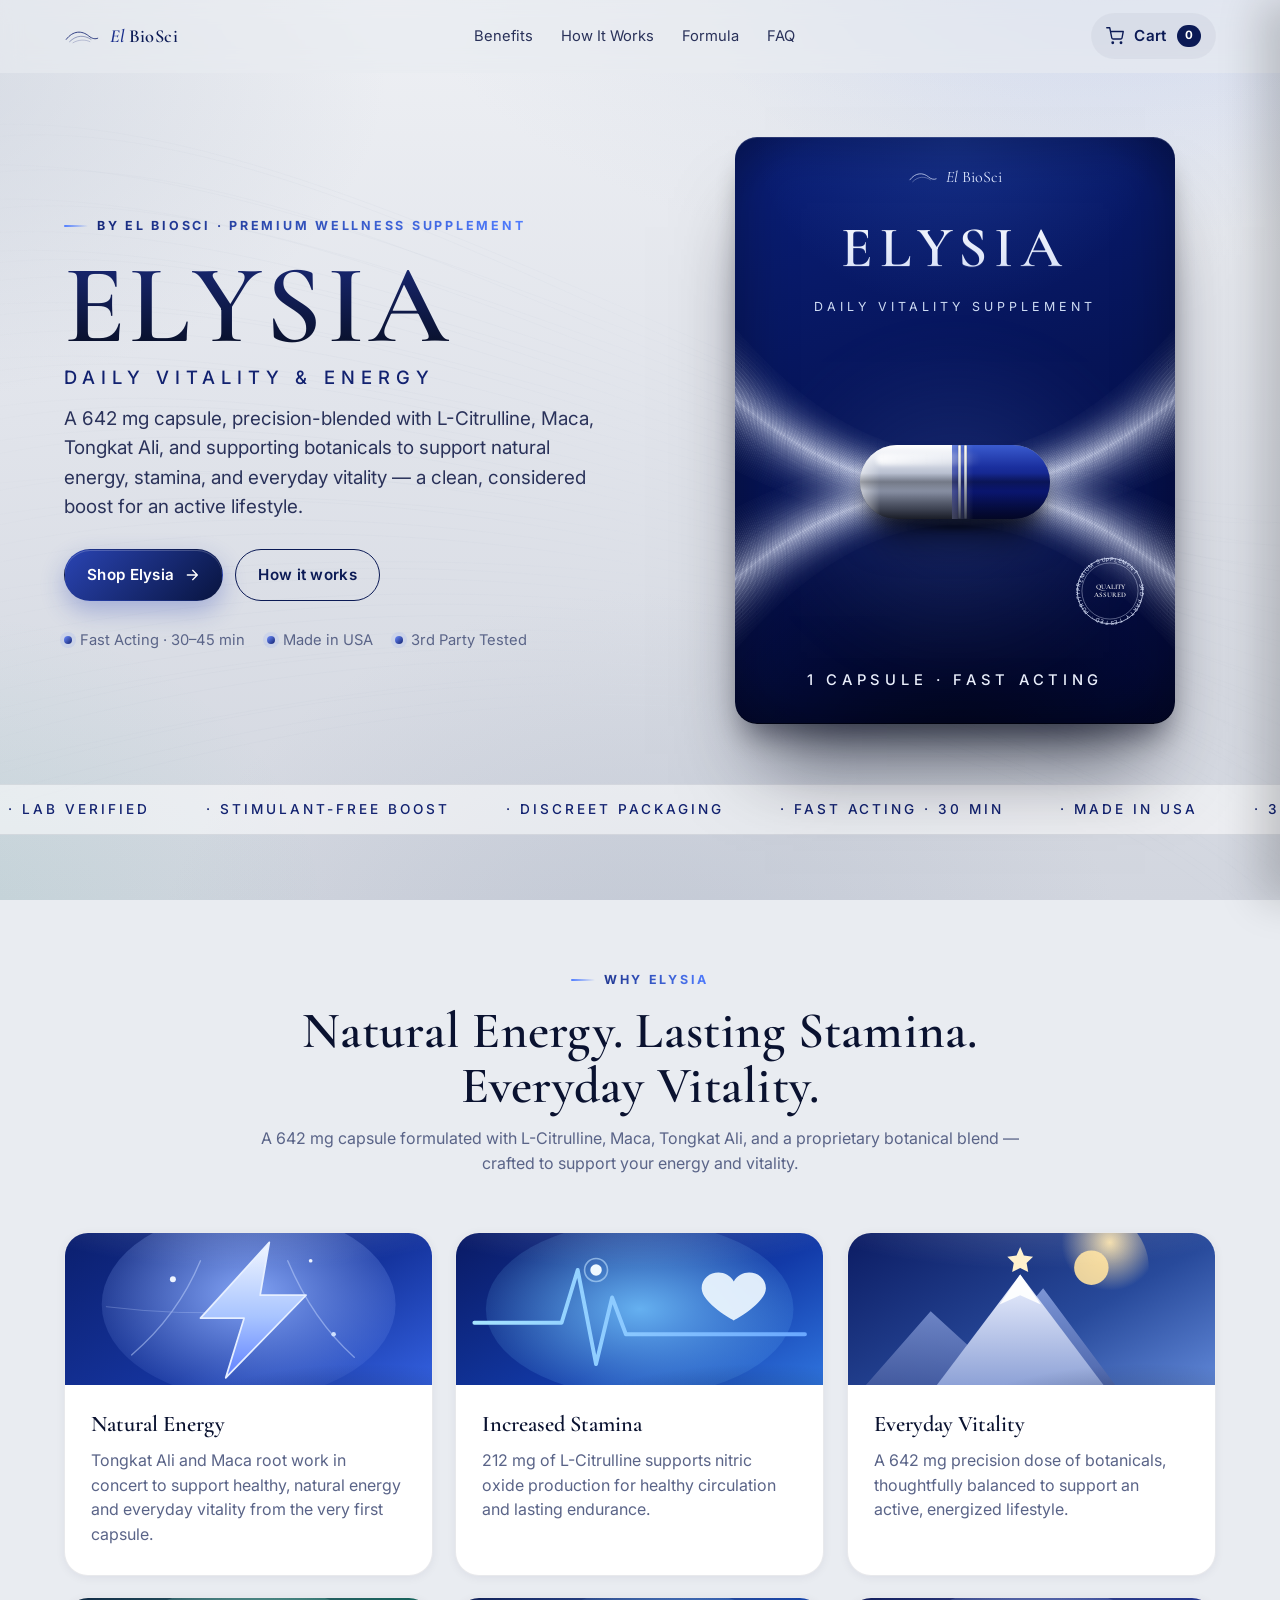
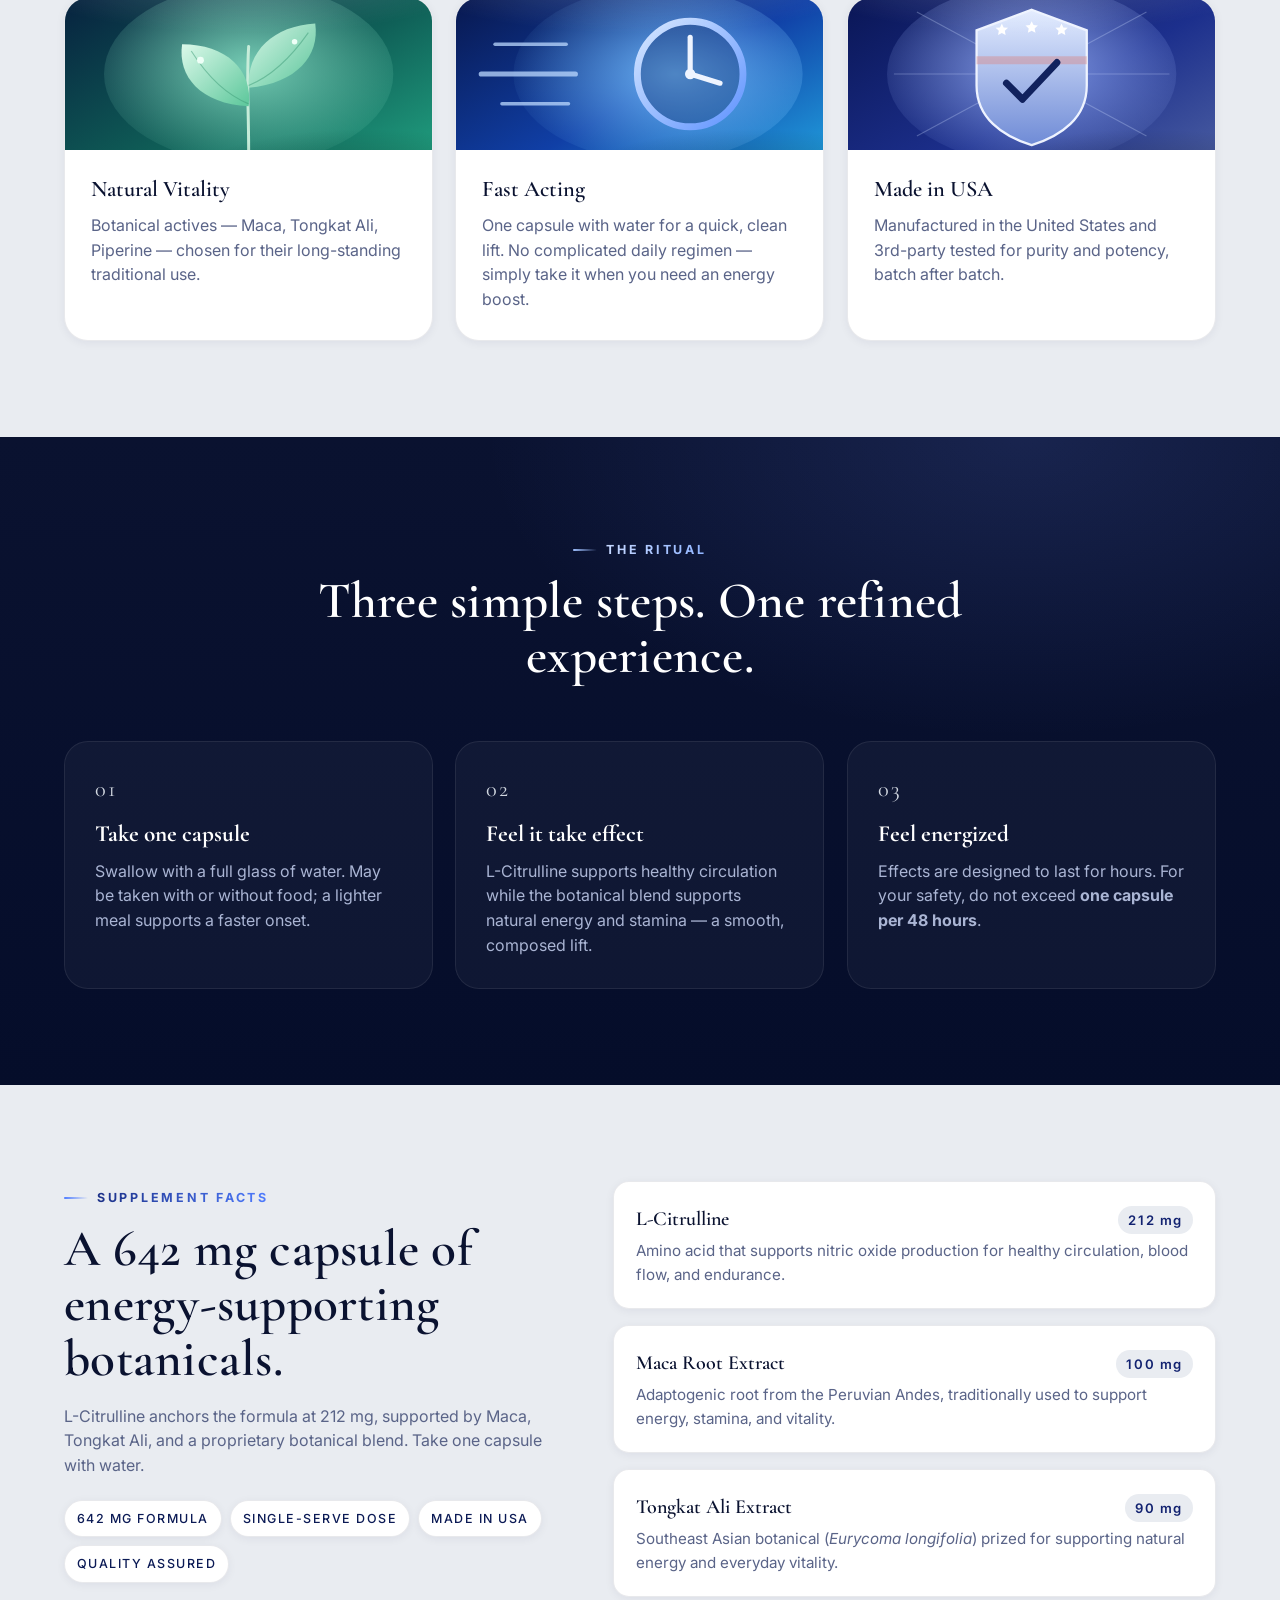
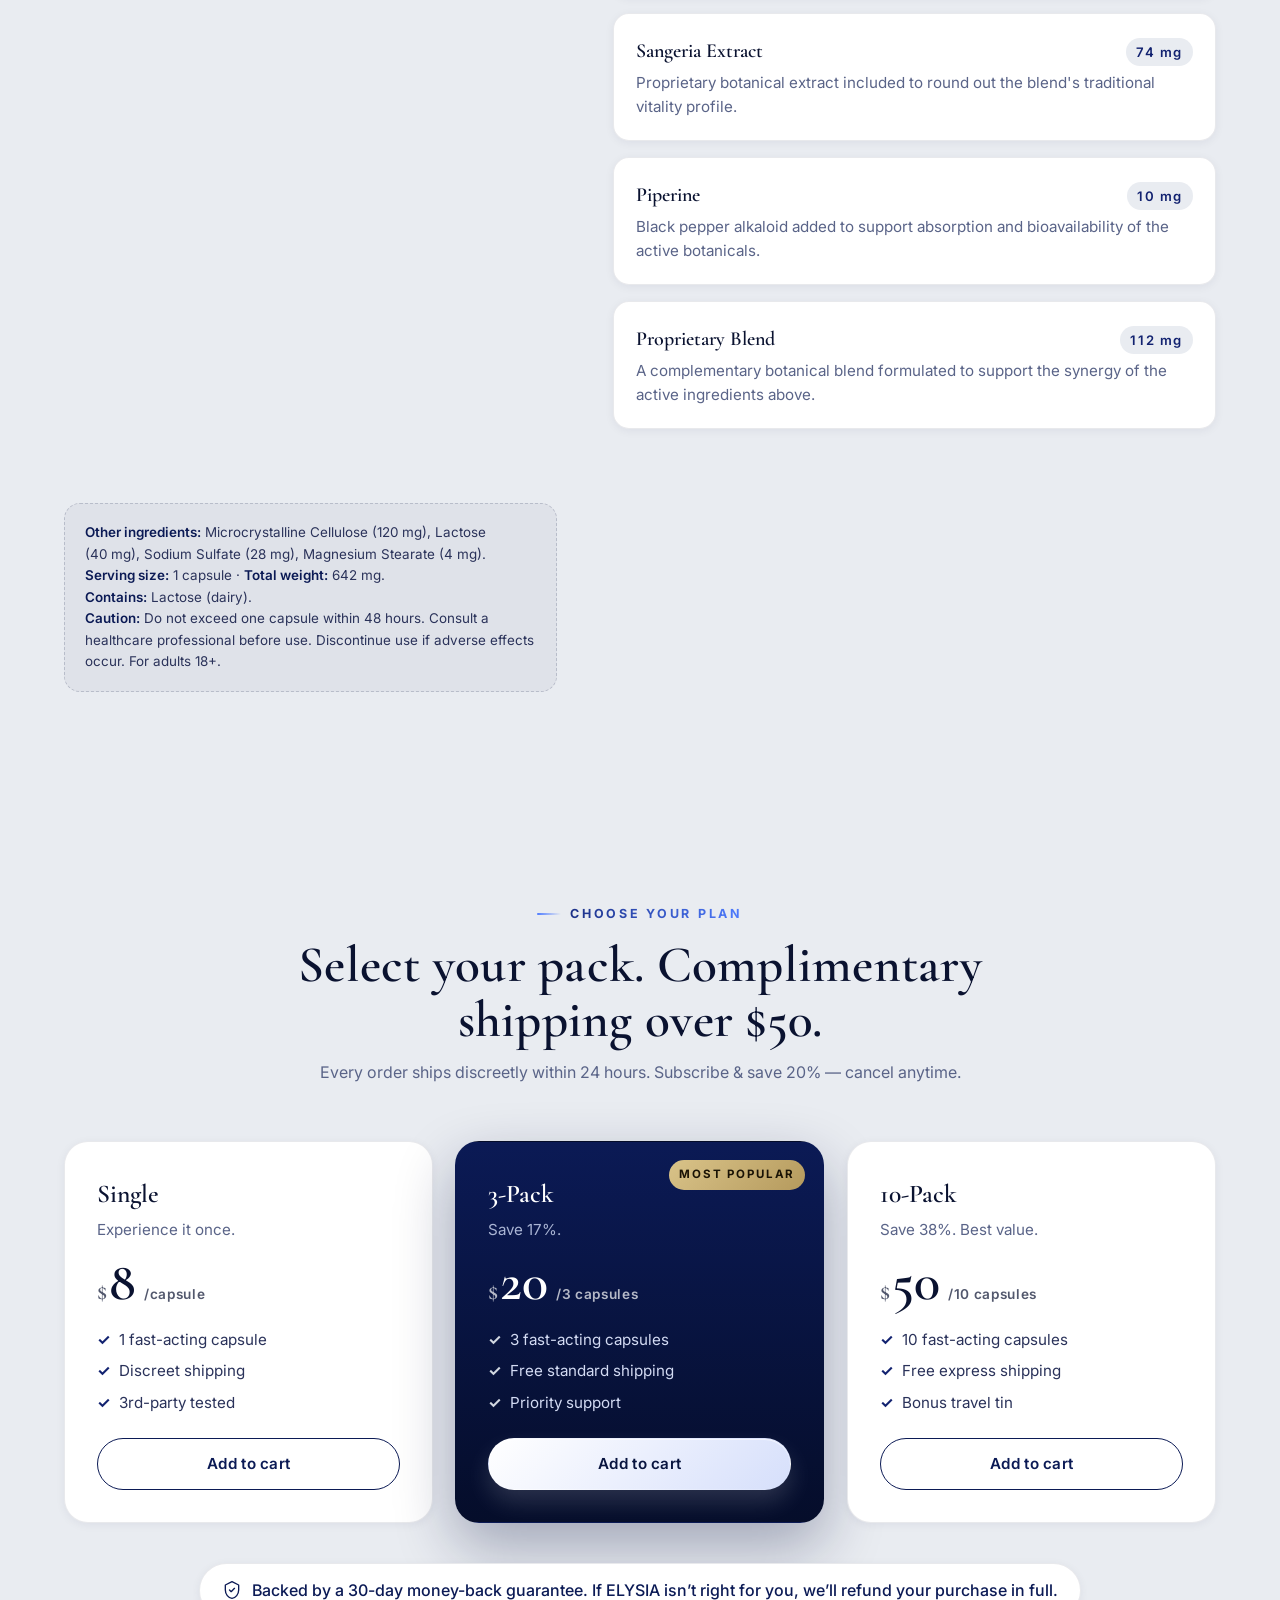
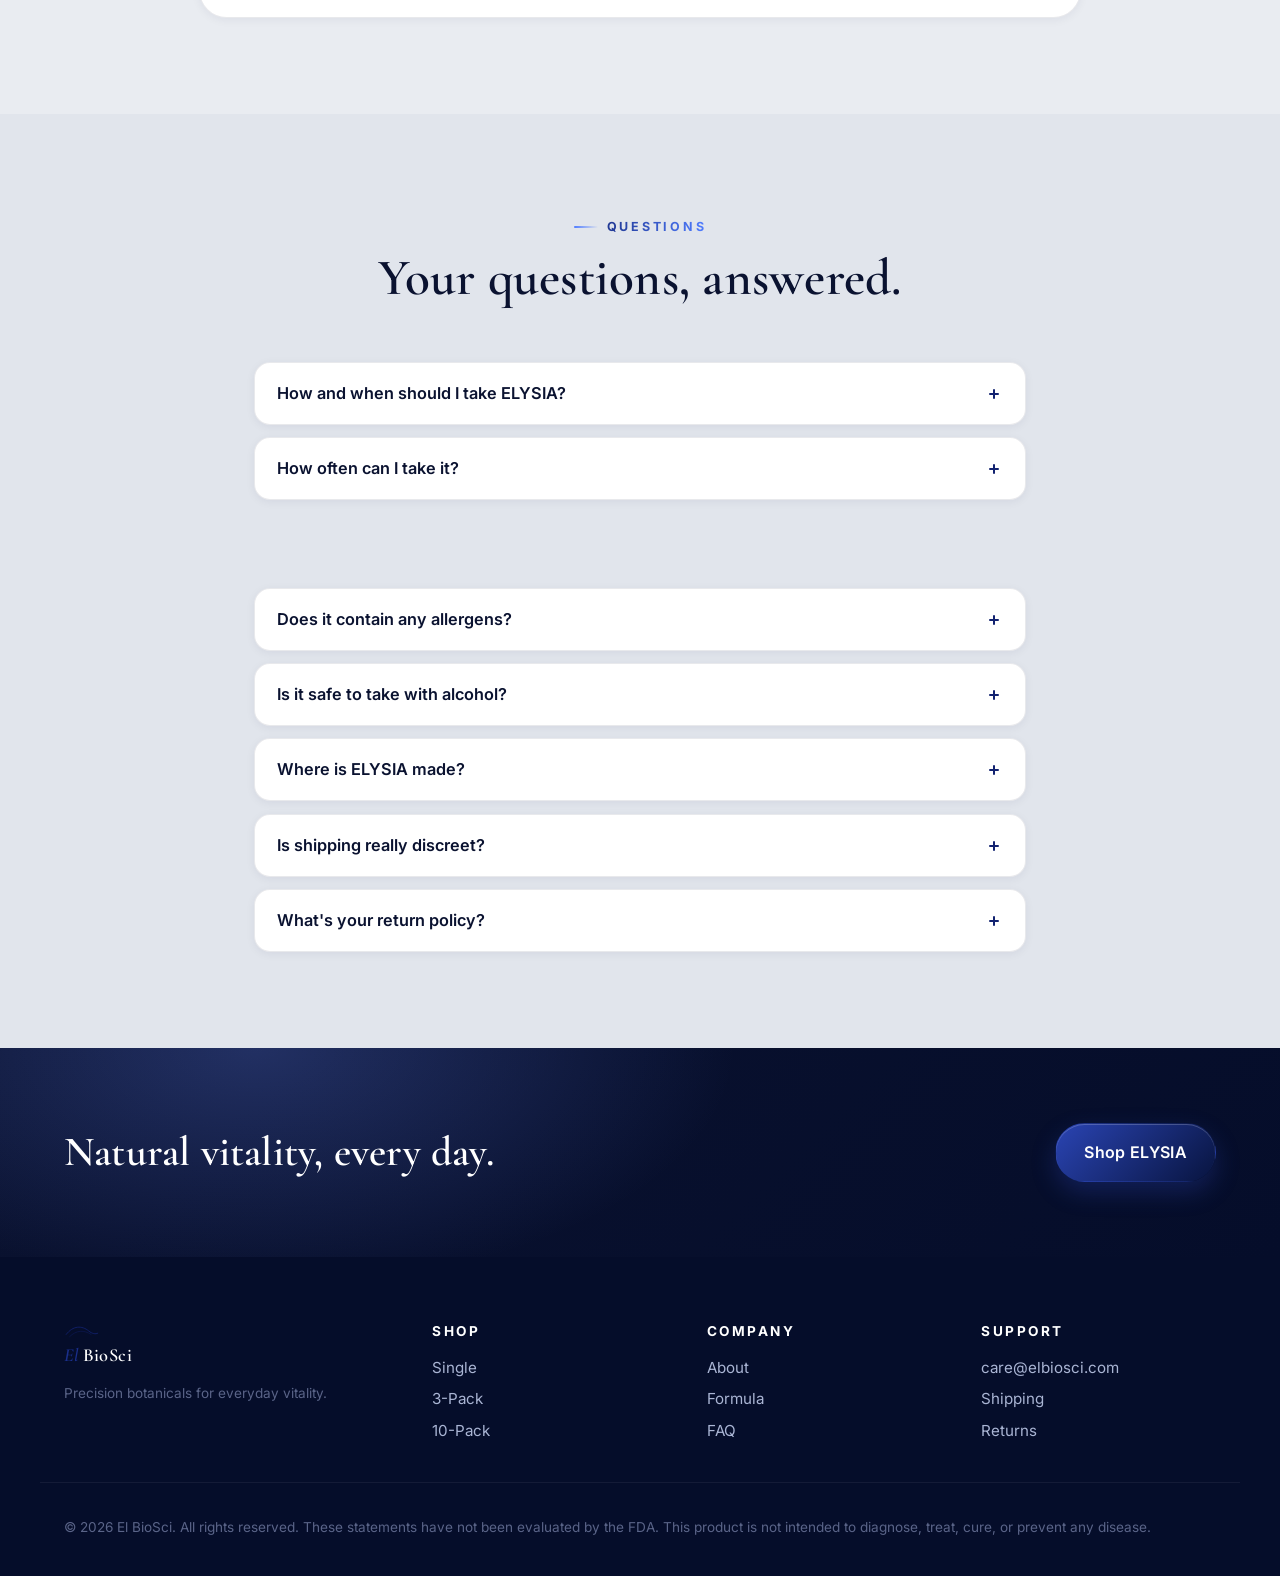
==== commit 59fc1ef3: "Add SEO: robots.txt, sitemap.xml, Open Graph/Twitter meta, canonical" ====
--- a/index.html
+++ b/index.html
@@ -16,6 +16,22 @@
   <meta name="description" content="ELYSIA by El BioSci — a precision-blended daily vitality supplement with Maca, Tongkat Ali, and L-Citrulline to support natural energy, stamina, and everyday vitality. Third-party tested." />
   <meta name="theme-color" content="#0a1a4a" />
   <title>ELYSIA · Daily Vitality &amp; Energy Supplement by El BioSci</title>
+
+  <link rel="canonical" href="https://elysiabiosci.com/" />
+
+  <!-- Open Graph (Facebook, LinkedIn, iMessage, etc.) -->
+  <meta property="og:type" content="website" />
+  <meta property="og:site_name" content="ELYSIA by El BioSci" />
+  <meta property="og:title" content="ELYSIA · Daily Vitality &amp; Energy Supplement" />
+  <meta property="og:description" content="A precision-blended daily vitality supplement with Maca, Tongkat Ali, and L-Citrulline to support natural energy, stamina, and everyday vitality." />
+  <meta property="og:url" content="https://elysiabiosci.com/" />
+  <meta property="og:image" content="https://elysiabiosci.com/assets/elysia-og.jpg" />
+
+  <!-- Twitter / X -->
+  <meta name="twitter:card" content="summary_large_image" />
+  <meta name="twitter:title" content="ELYSIA · Daily Vitality &amp; Energy Supplement" />
+  <meta name="twitter:description" content="A precision-blended daily vitality supplement to support natural energy, stamina, and everyday vitality." />
+  <meta name="twitter:image" content="https://elysiabiosci.com/assets/elysia-og.jpg" />
 
   <link rel="preconnect" href="https://fonts.googleapis.com" />
   <link rel="preconnect" href="https://fonts.gstatic.com" crossorigin />
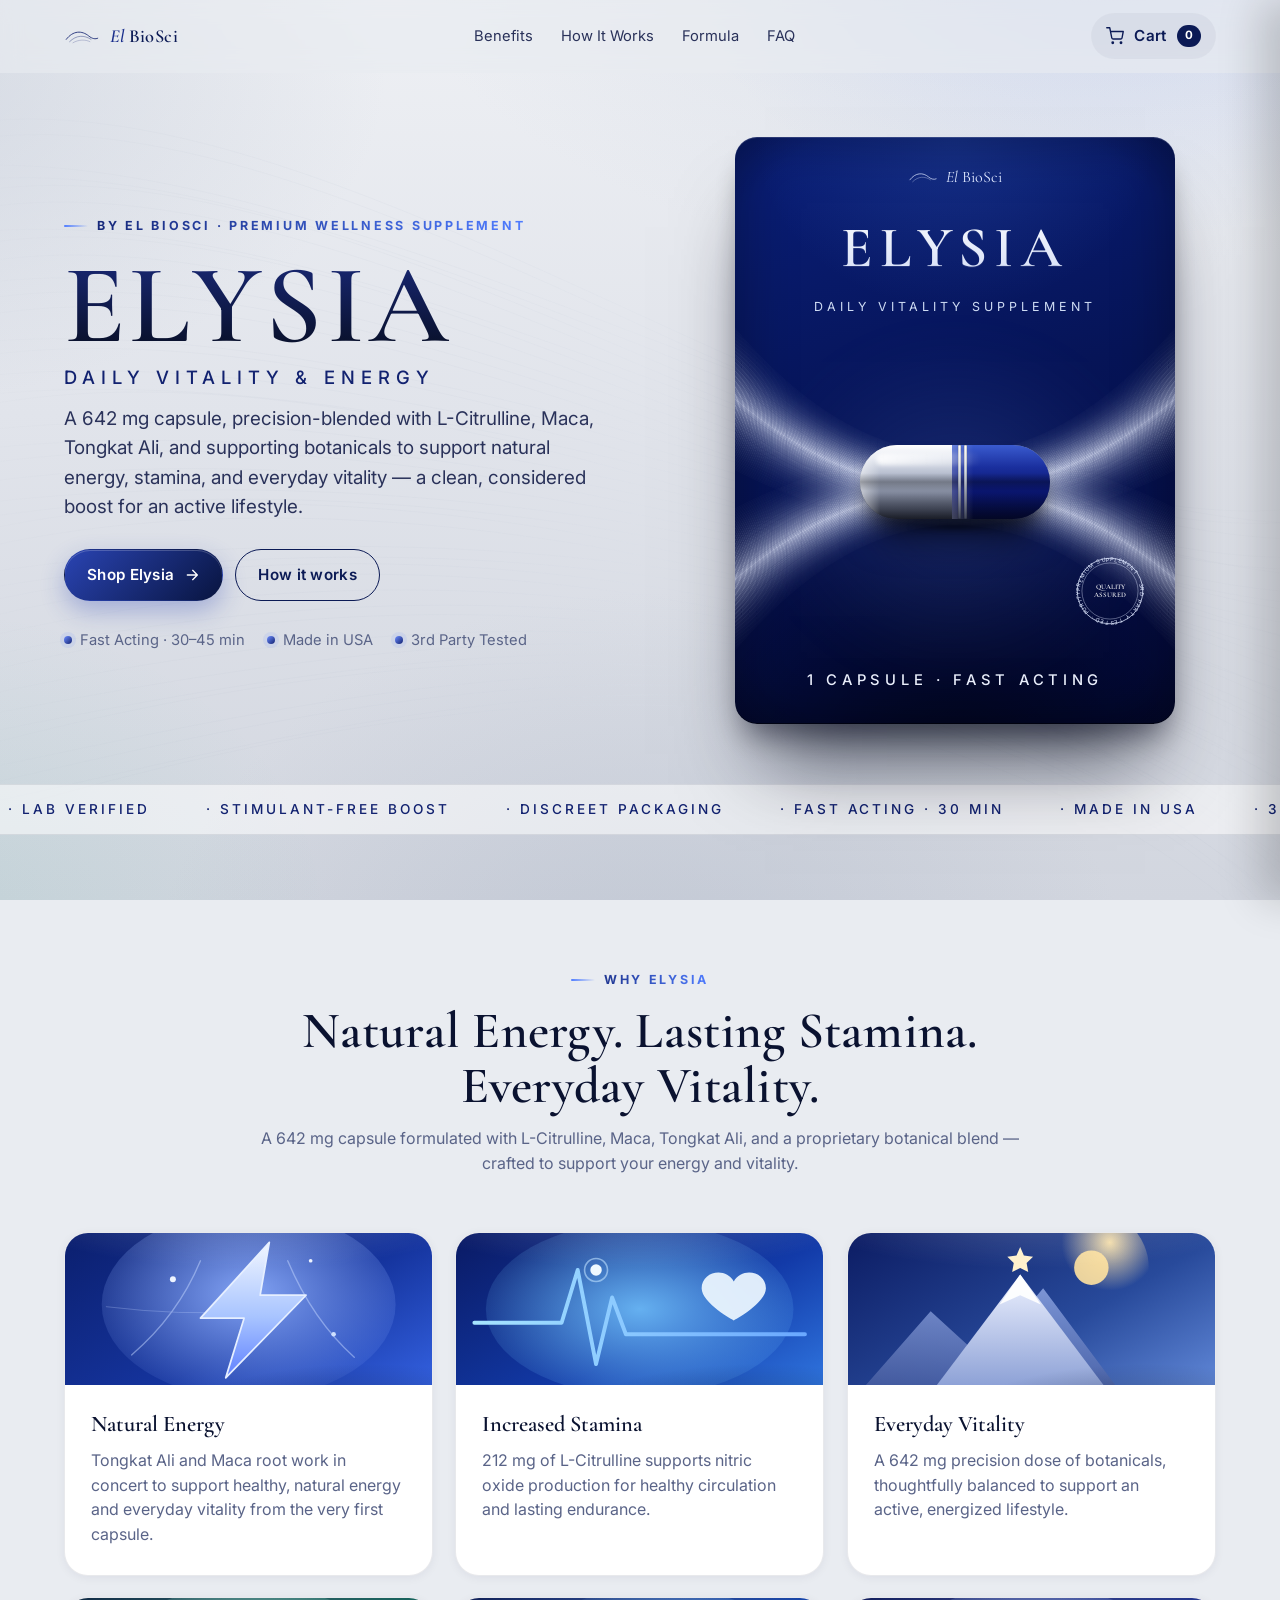
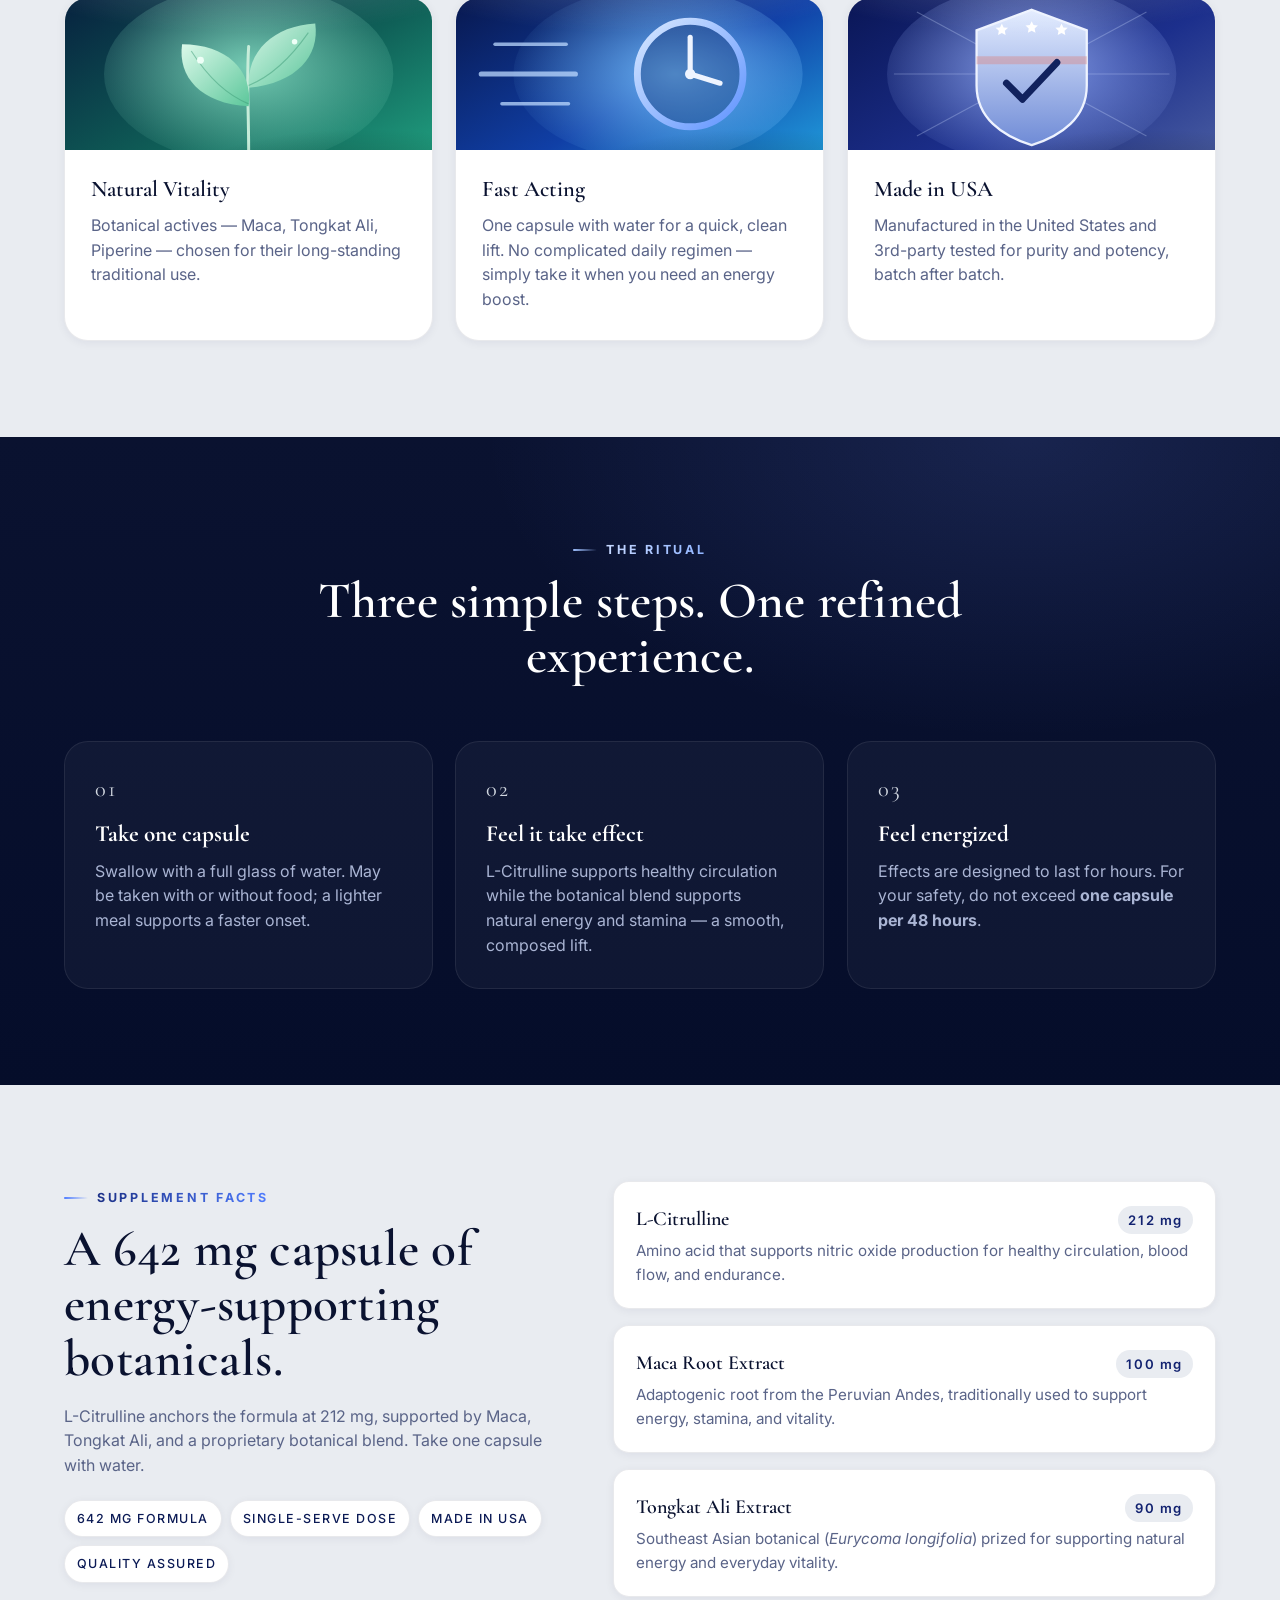
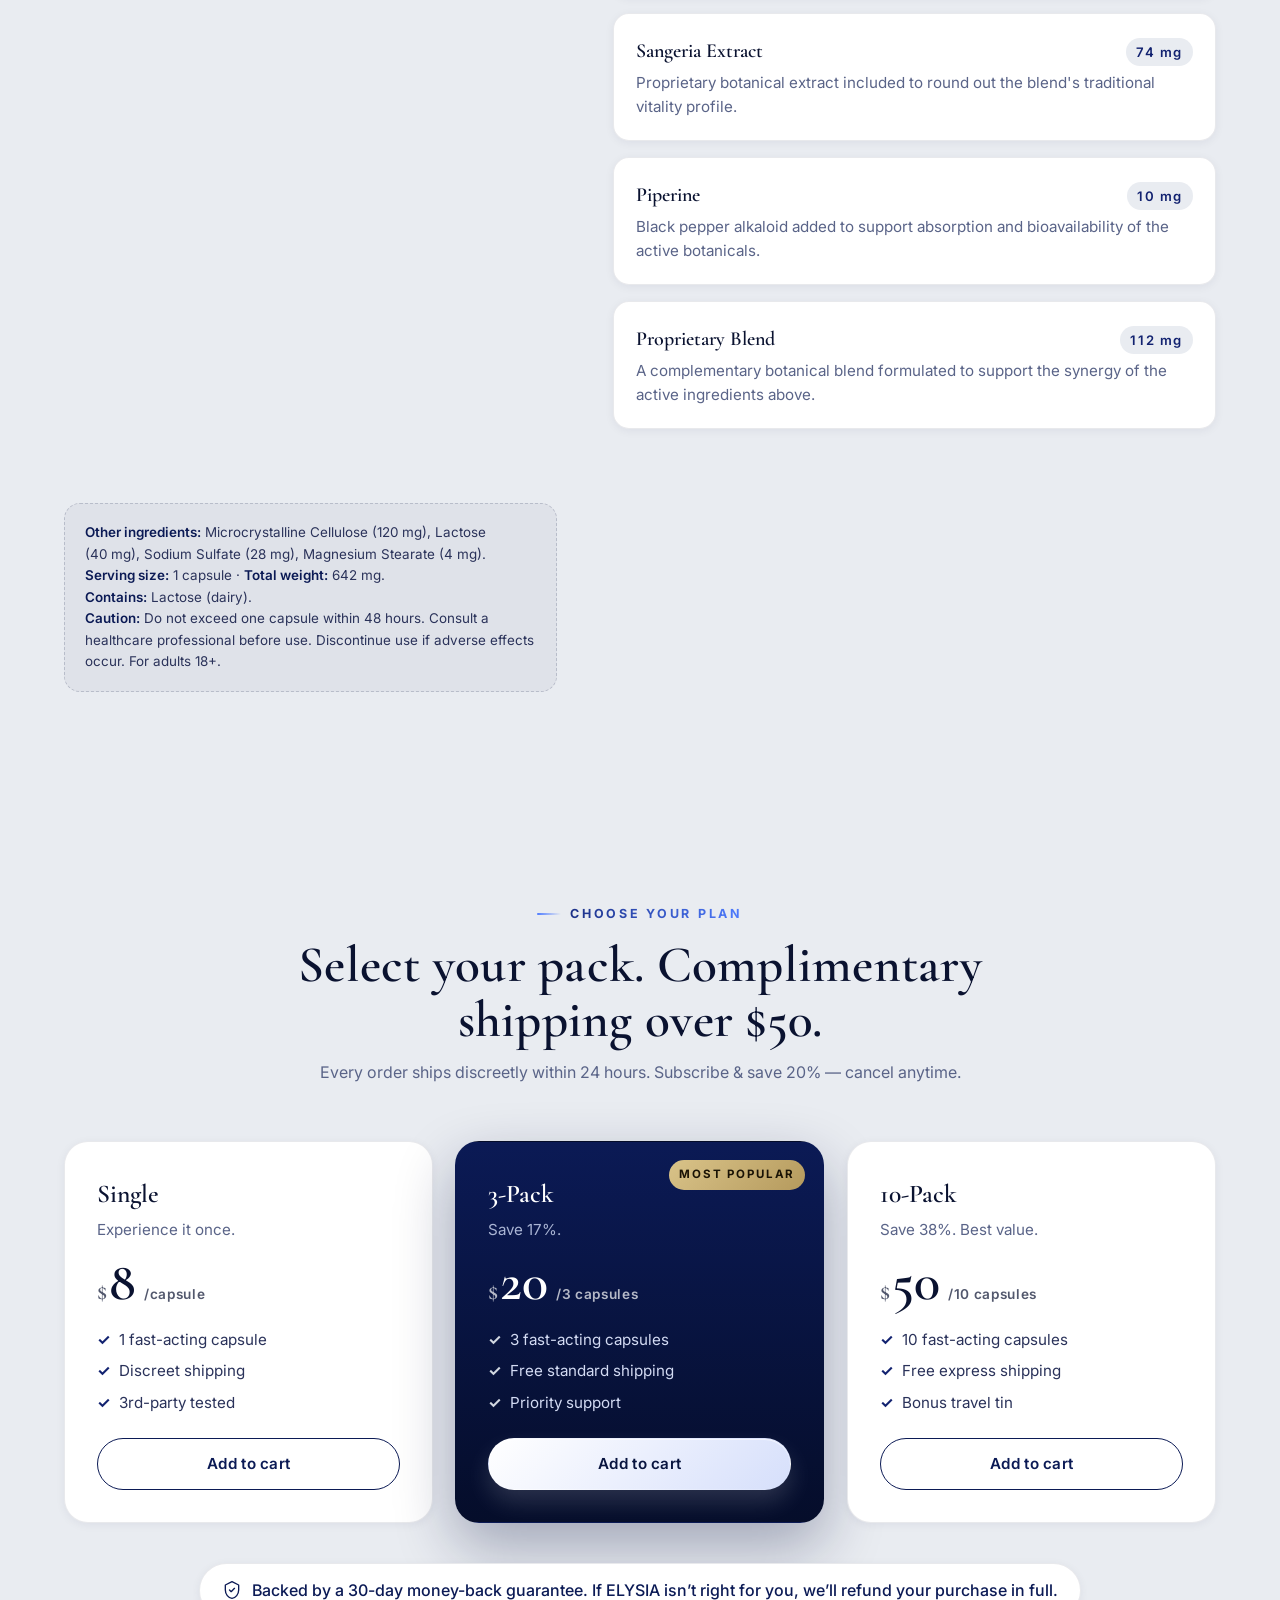
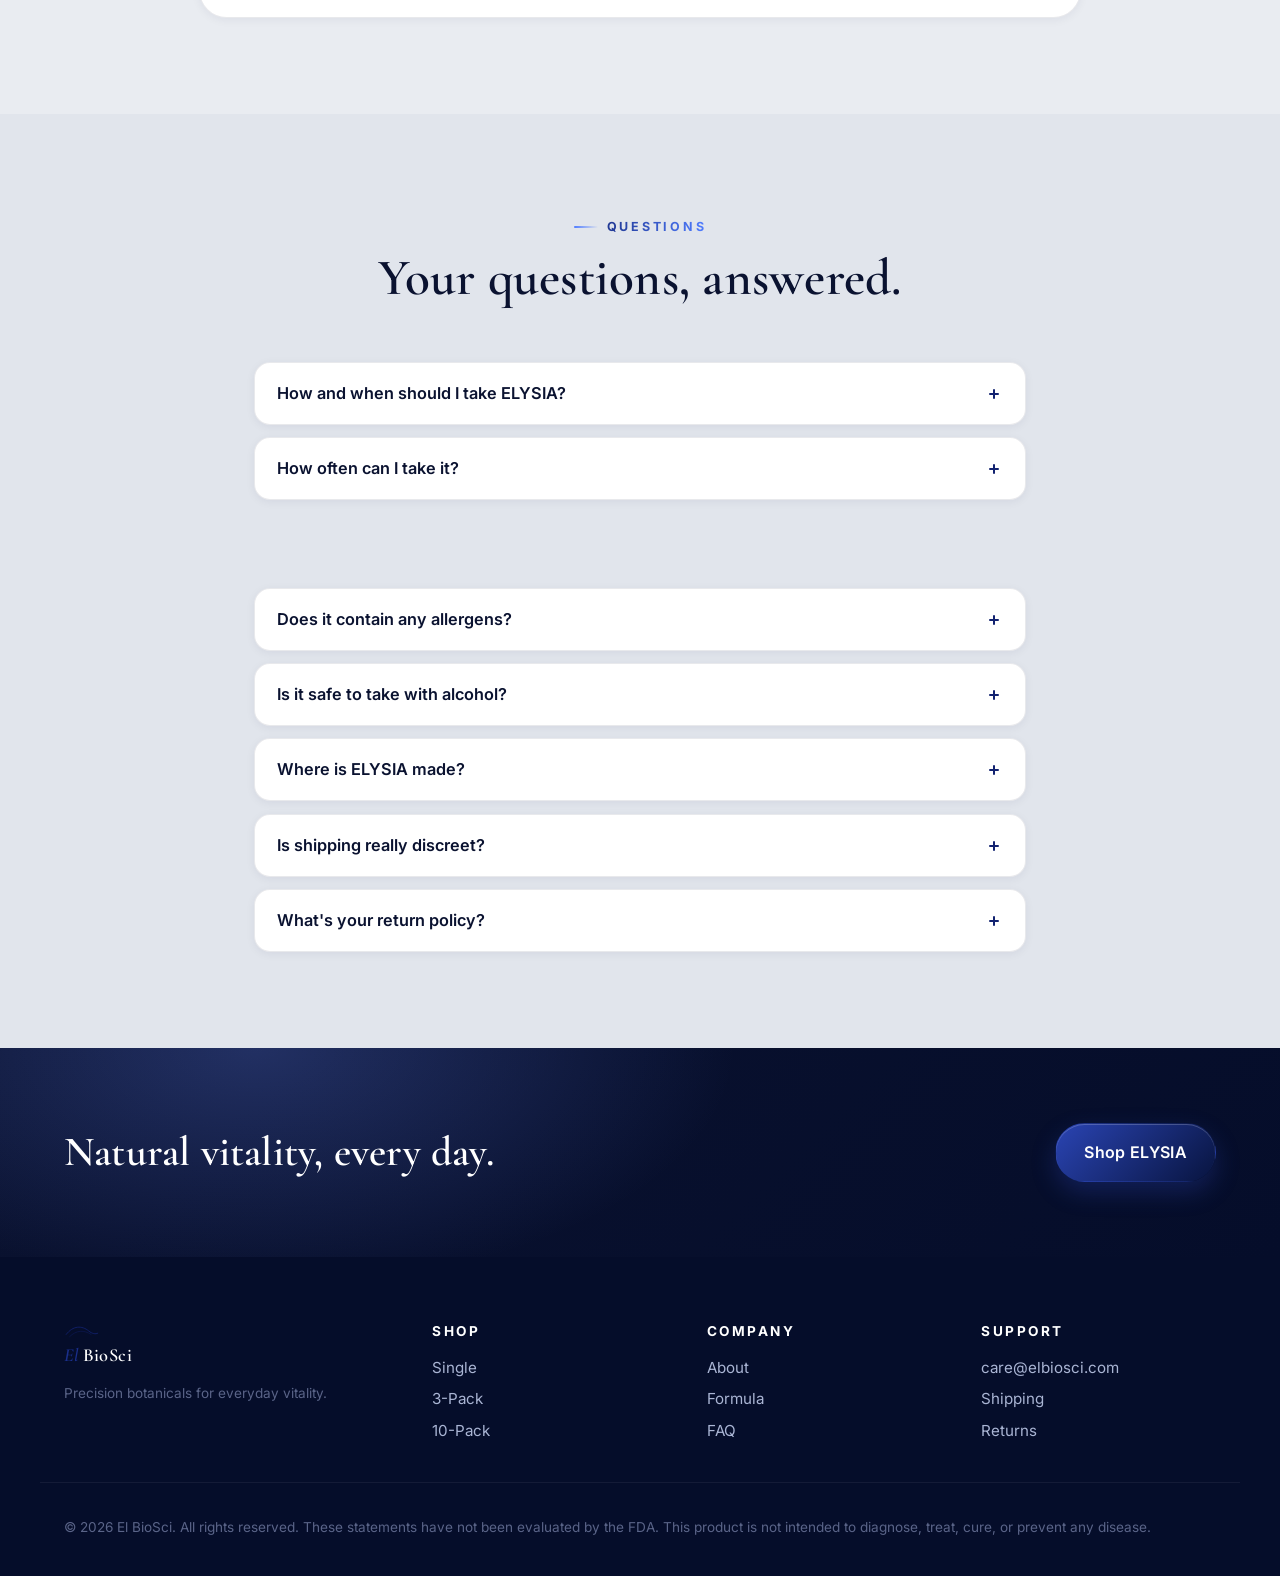
==== commit e66b99c2: "Add shipping ($12, 3-day US) to feed; add versioned feed URL; single image ref" ====
--- a/index.html
+++ b/index.html
@@ -25,13 +25,13 @@
   <meta property="og:title" content="ELYSIA · Daily Vitality &amp; Energy Supplement" />
   <meta property="og:description" content="A precision-blended daily vitality supplement with Maca, Tongkat Ali, and L-Citrulline to support natural energy, stamina, and everyday vitality." />
   <meta property="og:url" content="https://elysiabiosci.com/" />
-  <meta property="og:image" content="https://elysiabiosci.com/assets/elysia-og.jpg" />
+  <meta property="og:image" content="https://elysiabiosci.com/assets/elysia.jpg" />
 
   <!-- Twitter / X -->
   <meta name="twitter:card" content="summary_large_image" />
   <meta name="twitter:title" content="ELYSIA · Daily Vitality &amp; Energy Supplement" />
   <meta name="twitter:description" content="A precision-blended daily vitality supplement to support natural energy, stamina, and everyday vitality." />
-  <meta name="twitter:image" content="https://elysiabiosci.com/assets/elysia-og.jpg" />
+  <meta name="twitter:image" content="https://elysiabiosci.com/assets/elysia.jpg" />
 
   <link rel="preconnect" href="https://fonts.googleapis.com" />
   <link rel="preconnect" href="https://fonts.gstatic.com" crossorigin />
@@ -72,7 +72,7 @@
         "mpn": "ELYSIA-1PK",
         "brand": { "@type": "Brand", "name": "ELYSIA" },
         "description": "ELYSIA is a precision-blended daily vitality and wellness supplement crafted to support natural energy, stamina, and everyday vitality. Third-party tested for purity and quality. Single capsule.",
-        "image": ["https://elysiabiosci.com/assets/elysia-single.jpg"],
+        "image": ["https://elysiabiosci.com/assets/elysia.jpg"],
         "url": "https://elysiabiosci.com/#buy",
         "offers": {
           "@type": "Offer",
@@ -91,7 +91,7 @@
         "mpn": "ELYSIA-3PK",
         "brand": { "@type": "Brand", "name": "ELYSIA" },
         "description": "ELYSIA is a precision-blended daily vitality and wellness supplement crafted to support natural energy, stamina, and everyday vitality. Third-party tested for purity and quality. Value 3-pack, save 17%.",
-        "image": ["https://elysiabiosci.com/assets/elysia-3pack.jpg"],
+        "image": ["https://elysiabiosci.com/assets/elysia.jpg"],
         "url": "https://elysiabiosci.com/#buy",
         "offers": {
           "@type": "Offer",
@@ -110,7 +110,7 @@
         "mpn": "ELYSIA-10PK",
         "brand": { "@type": "Brand", "name": "ELYSIA" },
         "description": "ELYSIA is a precision-blended daily vitality and wellness supplement crafted to support natural energy, stamina, and everyday vitality. Third-party tested for purity and quality. Best-value 10-pack, save 38%.",
-        "image": ["https://elysiabiosci.com/assets/elysia-10pack.jpg"],
+        "image": ["https://elysiabiosci.com/assets/elysia.jpg"],
         "url": "https://elysiabiosci.com/#buy",
         "offers": {
           "@type": "Offer",
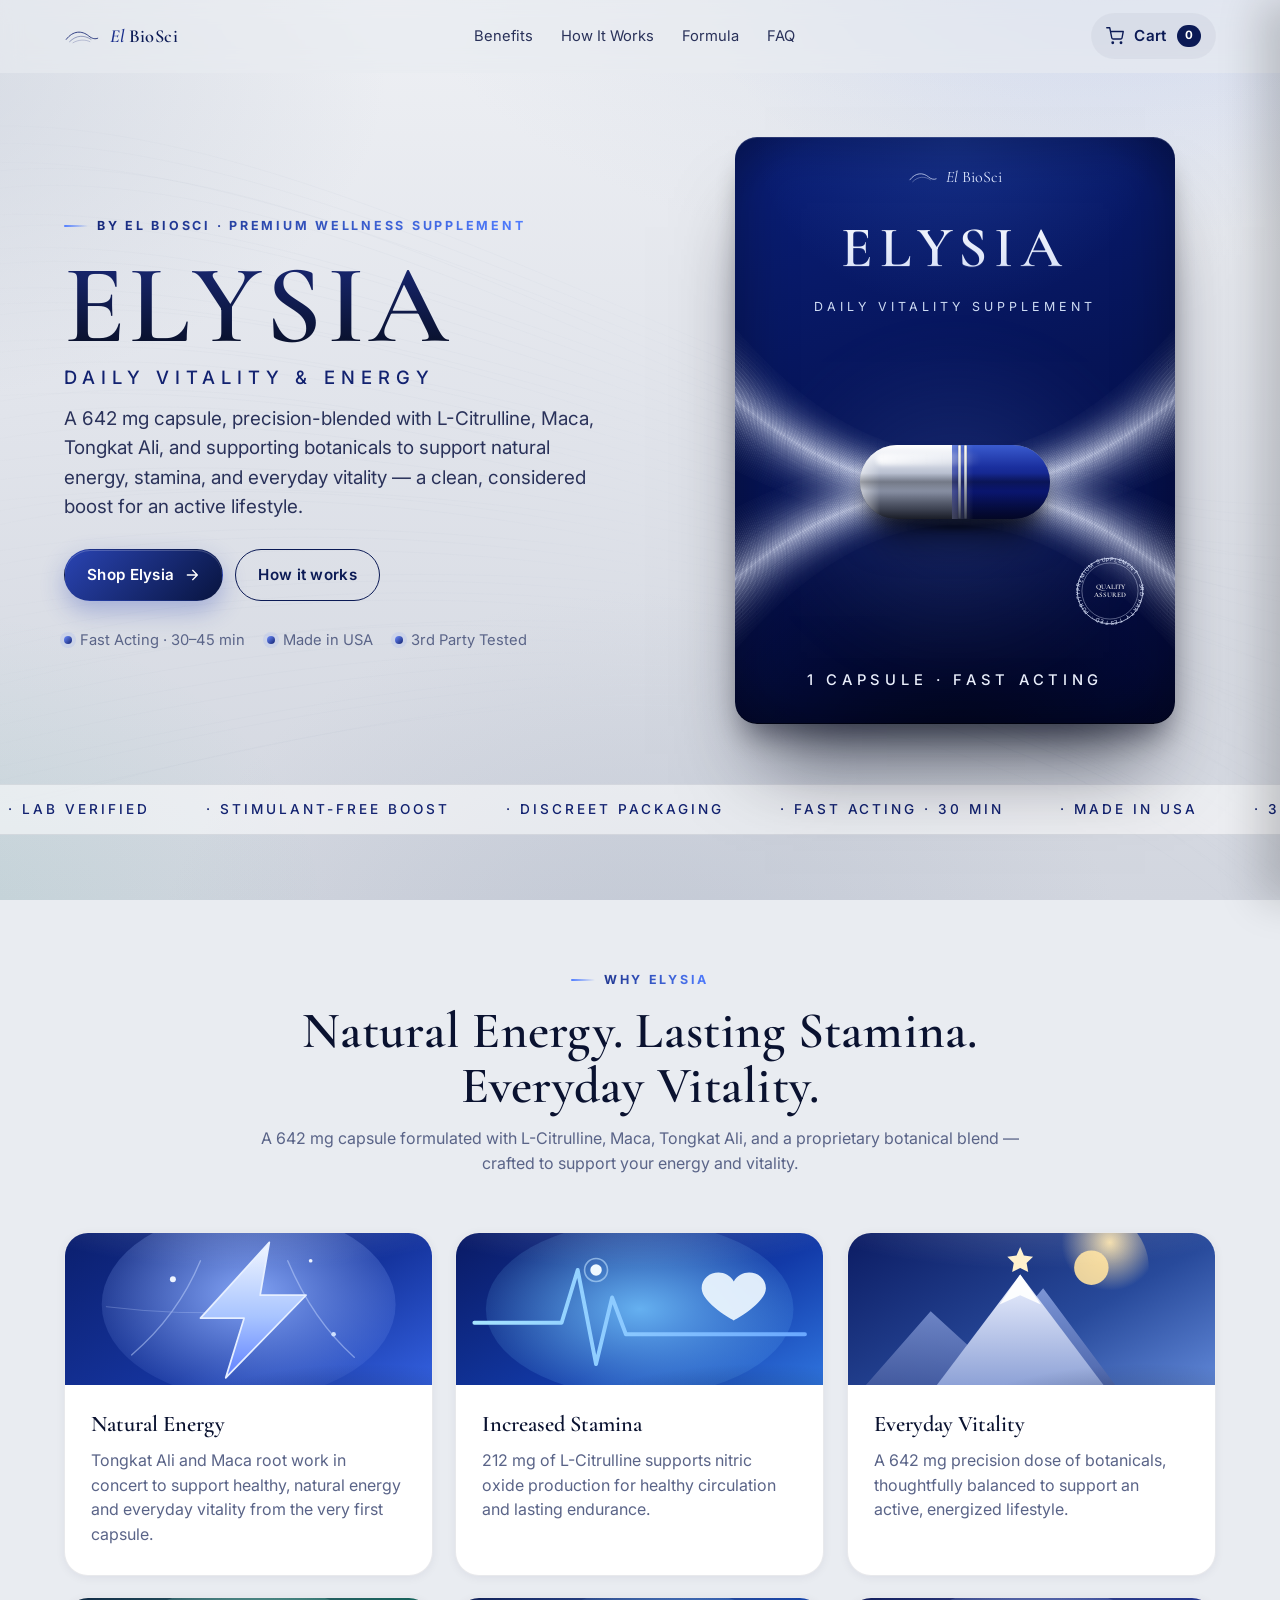
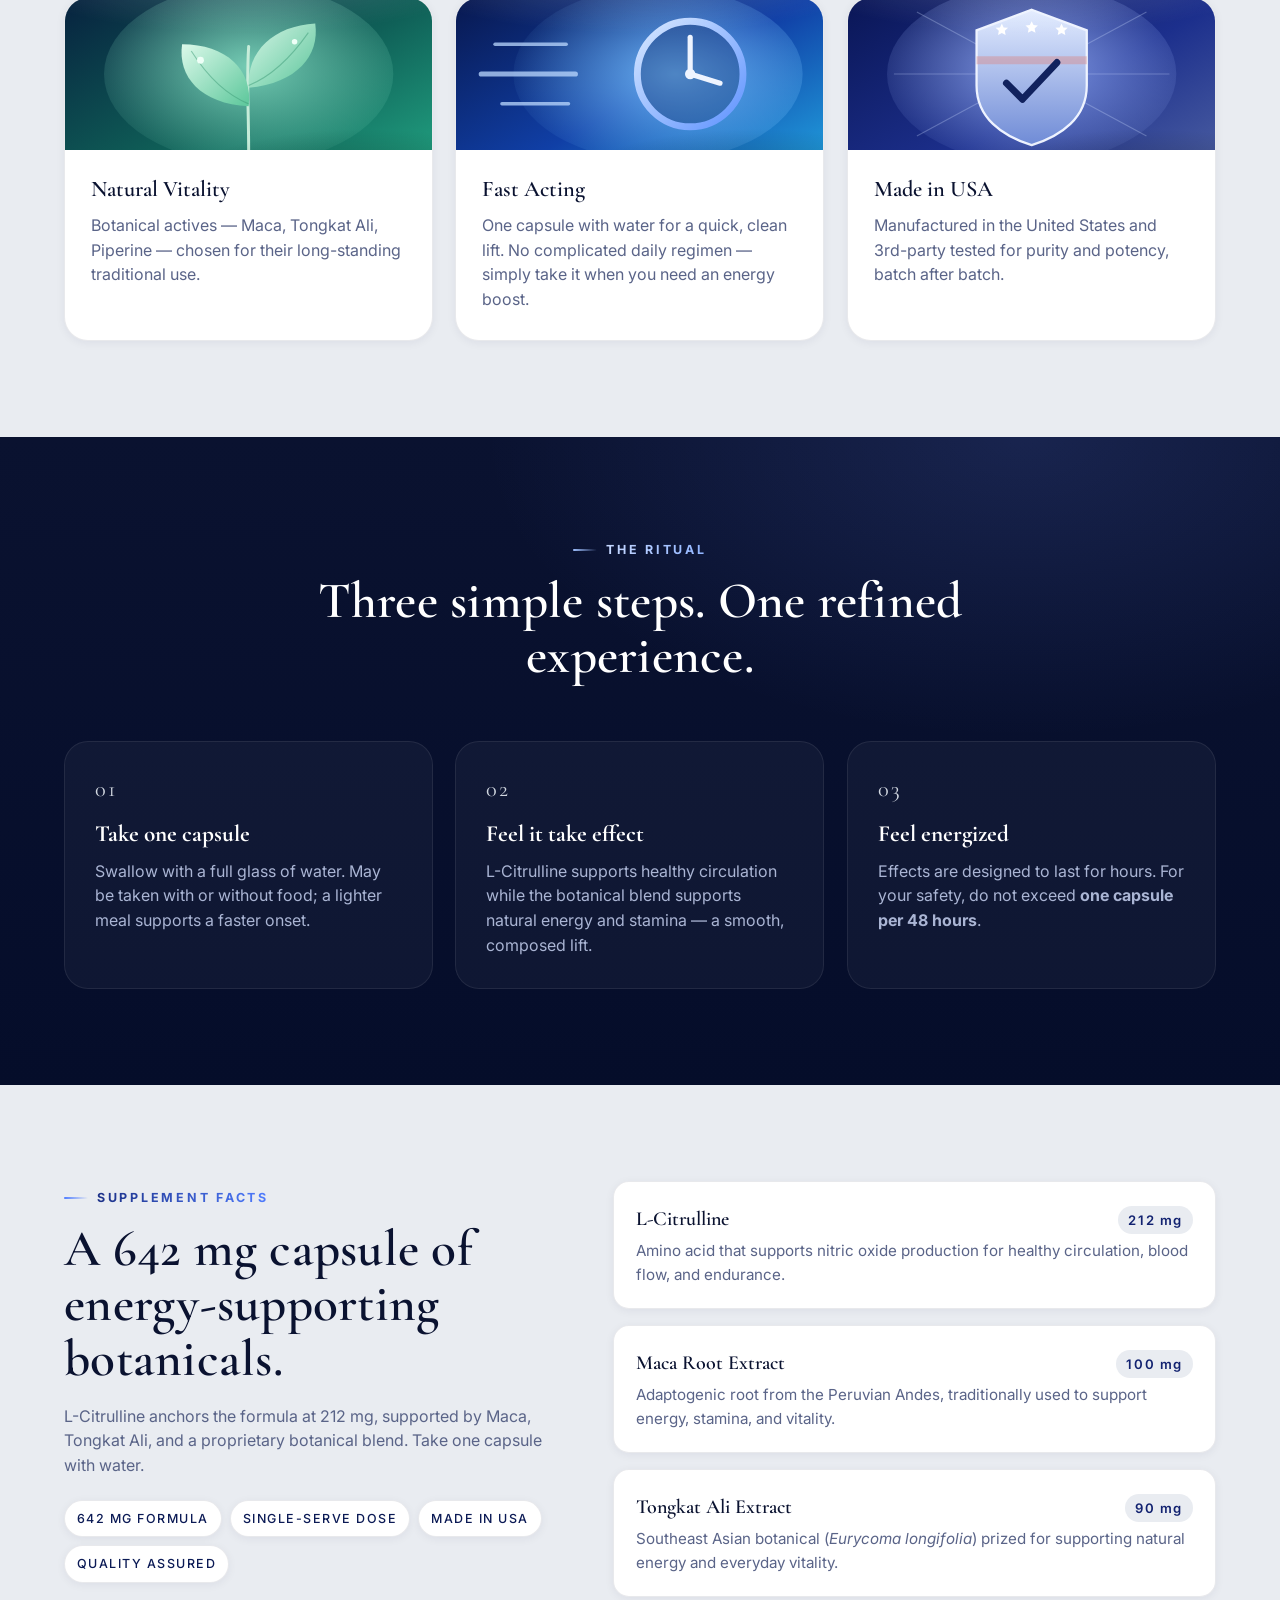
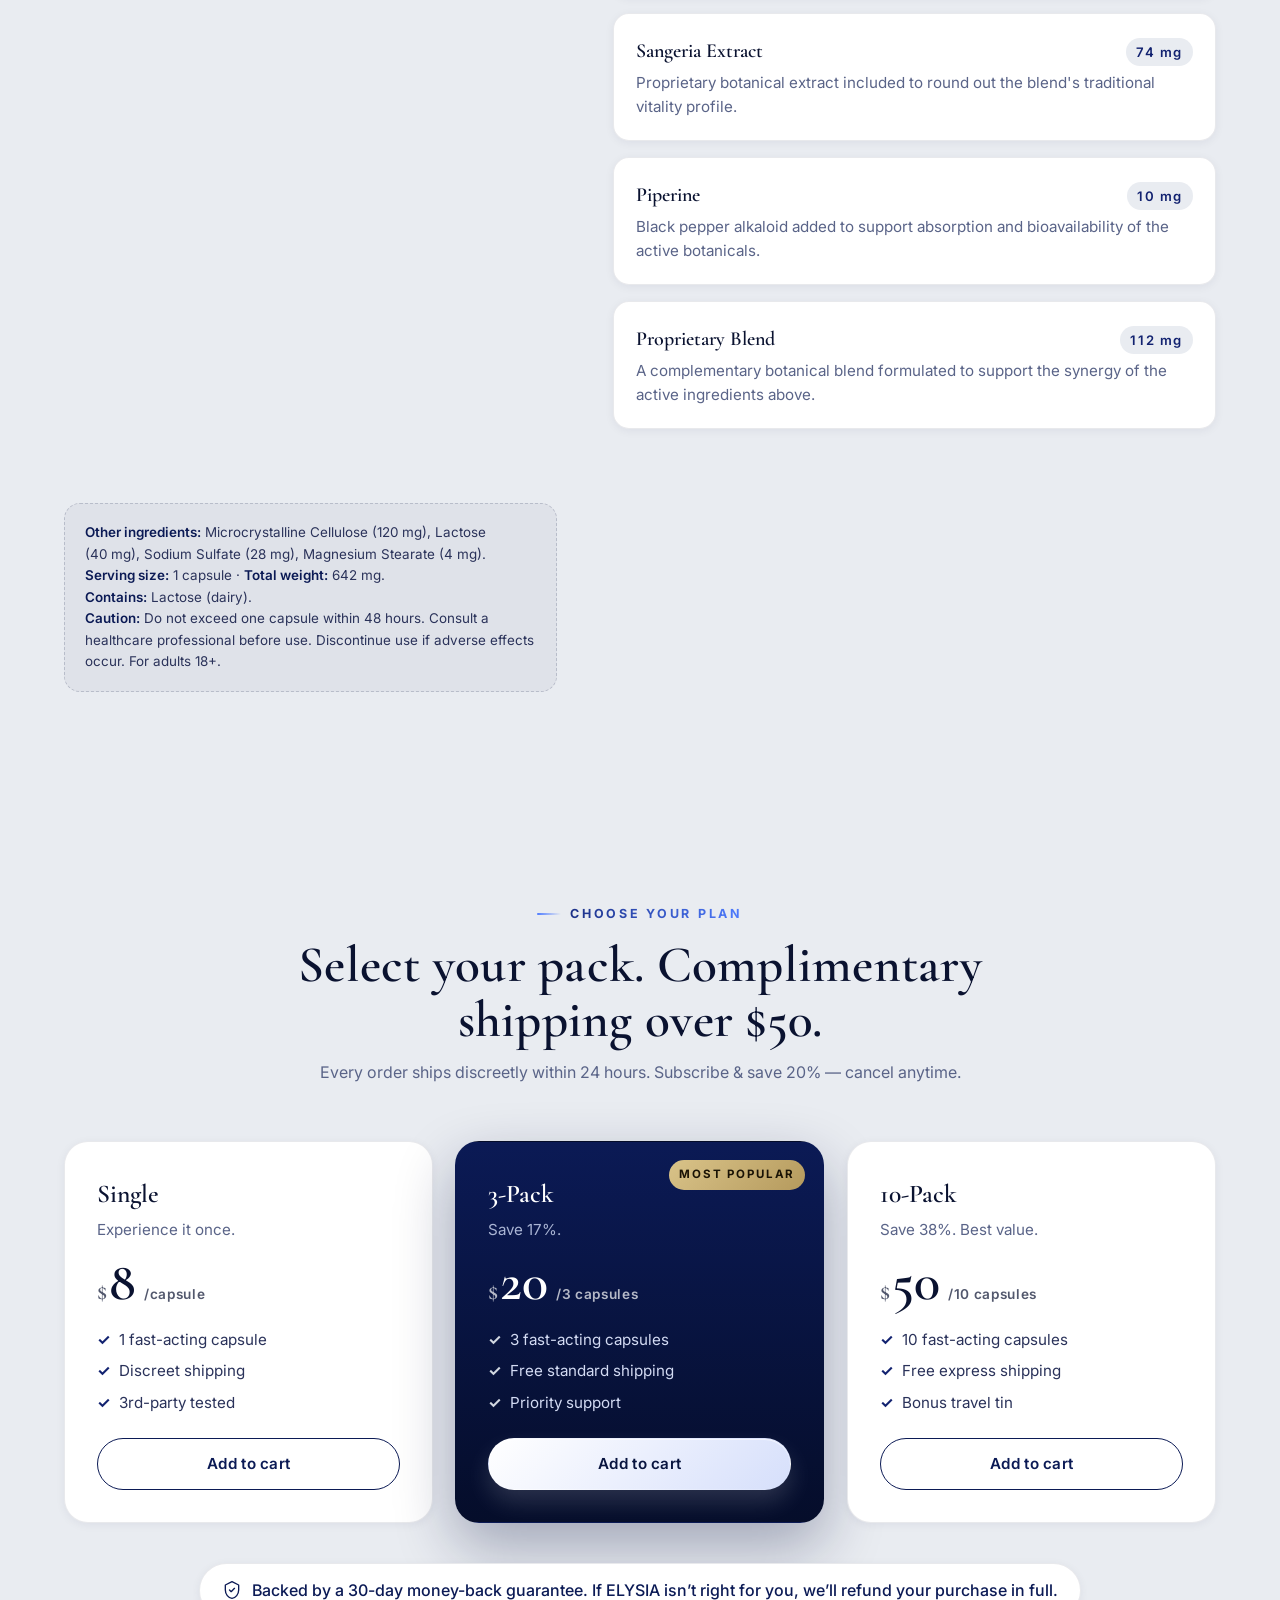
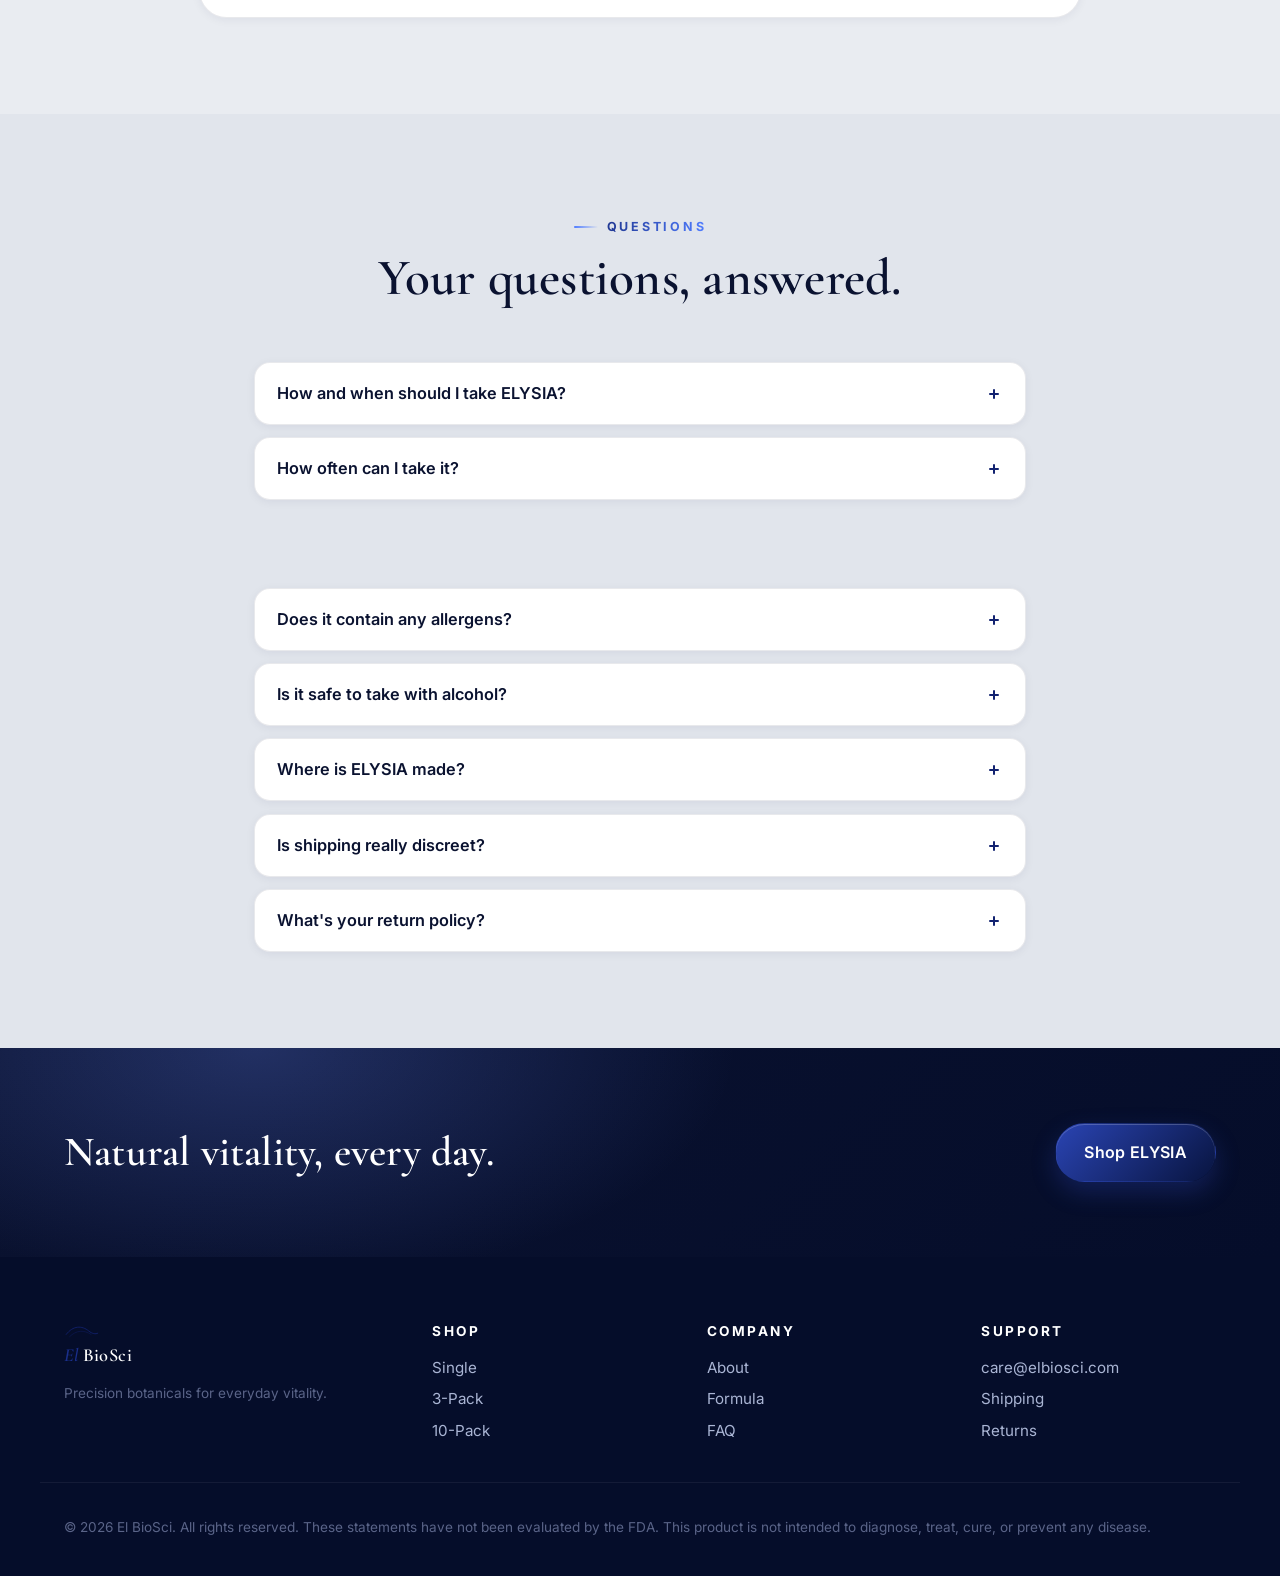
==== commit 45b9a2fa: "Maximize SEO + GEO: FAQ/WebSite/Org schema, meta tags, AI crawler access, sitemap" ====
--- a/index.html
+++ b/index.html
@@ -16,6 +16,13 @@
   <meta name="description" content="ELYSIA by El BioSci — a precision-blended daily vitality supplement with Maca, Tongkat Ali, and L-Citrulline to support natural energy, stamina, and everyday vitality. Third-party tested." />
   <meta name="theme-color" content="#0a1a4a" />
   <title>ELYSIA · Daily Vitality &amp; Energy Supplement by El BioSci</title>
+
+  <meta name="keywords" content="vitality supplement, energy supplement, natural energy, stamina supplement, Maca supplement, Tongkat Ali, L-Citrulline, daily wellness supplement, ELYSIA, El BioSci" />
+  <meta name="author" content="El BioSci" />
+  <meta name="robots" content="index, follow, max-image-preview:large, max-snippet:-1, max-video-preview:-1" />
+  <meta name="rating" content="adult" />
+  <meta name="geo.region" content="US" />
+  <meta name="geo.placename" content="United States" />
 
   <link rel="canonical" href="https://elysiabiosci.com/" />
 
@@ -55,8 +62,28 @@
     "@type": "Organization",
     "name": "El BioSci",
     "url": "https://elysiabiosci.com",
+    "logo": "https://elysiabiosci.com/assets/elysia.jpg",
     "brand": { "@type": "Brand", "name": "ELYSIA" },
-    "email": "care@elbiosci.com"
+    "email": "care@elbiosci.com",
+    "description": "El BioSci crafts ELYSIA, a precision-blended daily vitality and wellness supplement made in the USA and third-party tested.",
+    "contactPoint": {
+      "@type": "ContactPoint",
+      "email": "care@elbiosci.com",
+      "contactType": "customer support",
+      "areaServed": "US",
+      "availableLanguage": "English"
+    }
+  }
+  </script>
+
+  <script type="application/ld+json">
+  {
+    "@context": "https://schema.org",
+    "@type": "WebSite",
+    "name": "ELYSIA by El BioSci",
+    "url": "https://elysiabiosci.com/",
+    "description": "ELYSIA is a precision-blended daily vitality supplement with Maca, Tongkat Ali, and L-Citrulline to support natural energy, stamina, and everyday vitality.",
+    "publisher": { "@type": "Organization", "name": "El BioSci" }
   }
   </script>
 
@@ -125,6 +152,64 @@
     ]
   }
   </script>
+
+  <!-- FAQ structured data (rich results + AI answer engines) -->
+  <script type="application/ld+json">
+  {
+    "@context": "https://schema.org",
+    "@type": "FAQPage",
+    "mainEntity": [
+      {
+        "@type": "Question",
+        "name": "What is ELYSIA?",
+        "acceptedAnswer": {
+          "@type": "Answer",
+          "text": "ELYSIA is a precision-blended daily vitality and wellness supplement by El BioSci, formulated with L-Citrulline, Maca Root, and Tongkat Ali to support natural energy, stamina, and everyday vitality. Each capsule is made in the USA and third-party tested."
+        }
+      },
+      {
+        "@type": "Question",
+        "name": "How and when should I take ELYSIA?",
+        "acceptedAnswer": {
+          "@type": "Answer",
+          "text": "Take one capsule with water. A lighter meal beforehand can support faster onset. Do not exceed one capsule within 48 hours."
+        }
+      },
+      {
+        "@type": "Question",
+        "name": "What ingredients are in ELYSIA?",
+        "acceptedAnswer": {
+          "@type": "Answer",
+          "text": "Each 642 mg capsule contains L-Citrulline (212 mg), Maca Root Extract (100 mg), Tongkat Ali Extract (90 mg), Sangeria Extract (74 mg), Piperine (10 mg), plus a 112 mg proprietary botanical blend."
+        }
+      },
+      {
+        "@type": "Question",
+        "name": "Is ELYSIA made in the USA?",
+        "acceptedAnswer": {
+          "@type": "Answer",
+          "text": "Yes. ELYSIA is made in the USA by El BioSci in a facility that follows current Good Manufacturing Practices (cGMP) with third-party batch testing."
+        }
+      },
+      {
+        "@type": "Question",
+        "name": "How much does ELYSIA cost and how fast does it ship?",
+        "acceptedAnswer": {
+          "@type": "Answer",
+          "text": "ELYSIA is available as a Single capsule ($8), a 3-Pack ($20), and a 10-Pack ($50). Orders ship with 3-day standard shipping and are backed by a 30-day satisfaction guarantee."
+        }
+      },
+      {
+        "@type": "Question",
+        "name": "Does ELYSIA contain allergens?",
+        "acceptedAnswer": {
+          "@type": "Answer",
+          "text": "Yes, ELYSIA contains lactose (dairy). If you have a dairy allergy or severe intolerance, consult your physician before use. For adults 18+."
+        }
+      }
+    ]
+  }
+  </script>
 </head>
 <body>
   <!-- Decorative animated wave background (matches packaging) -->
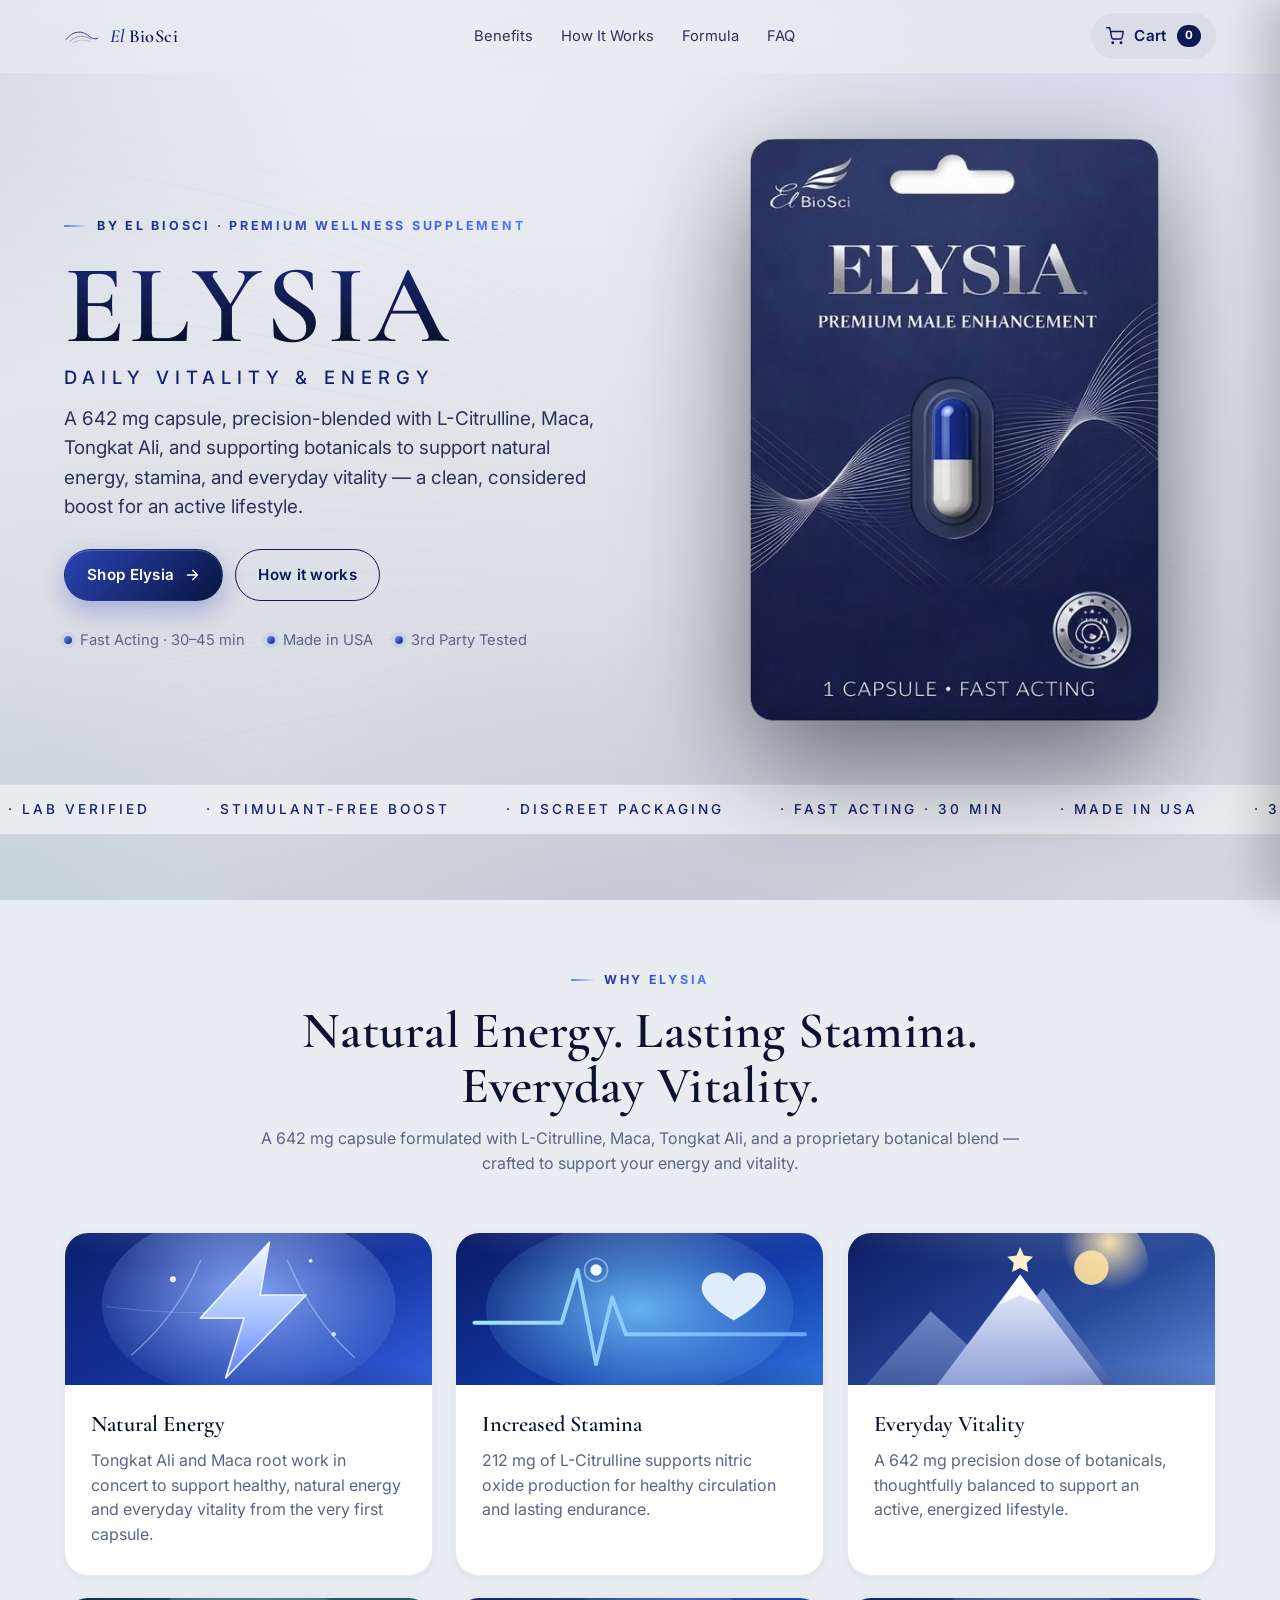
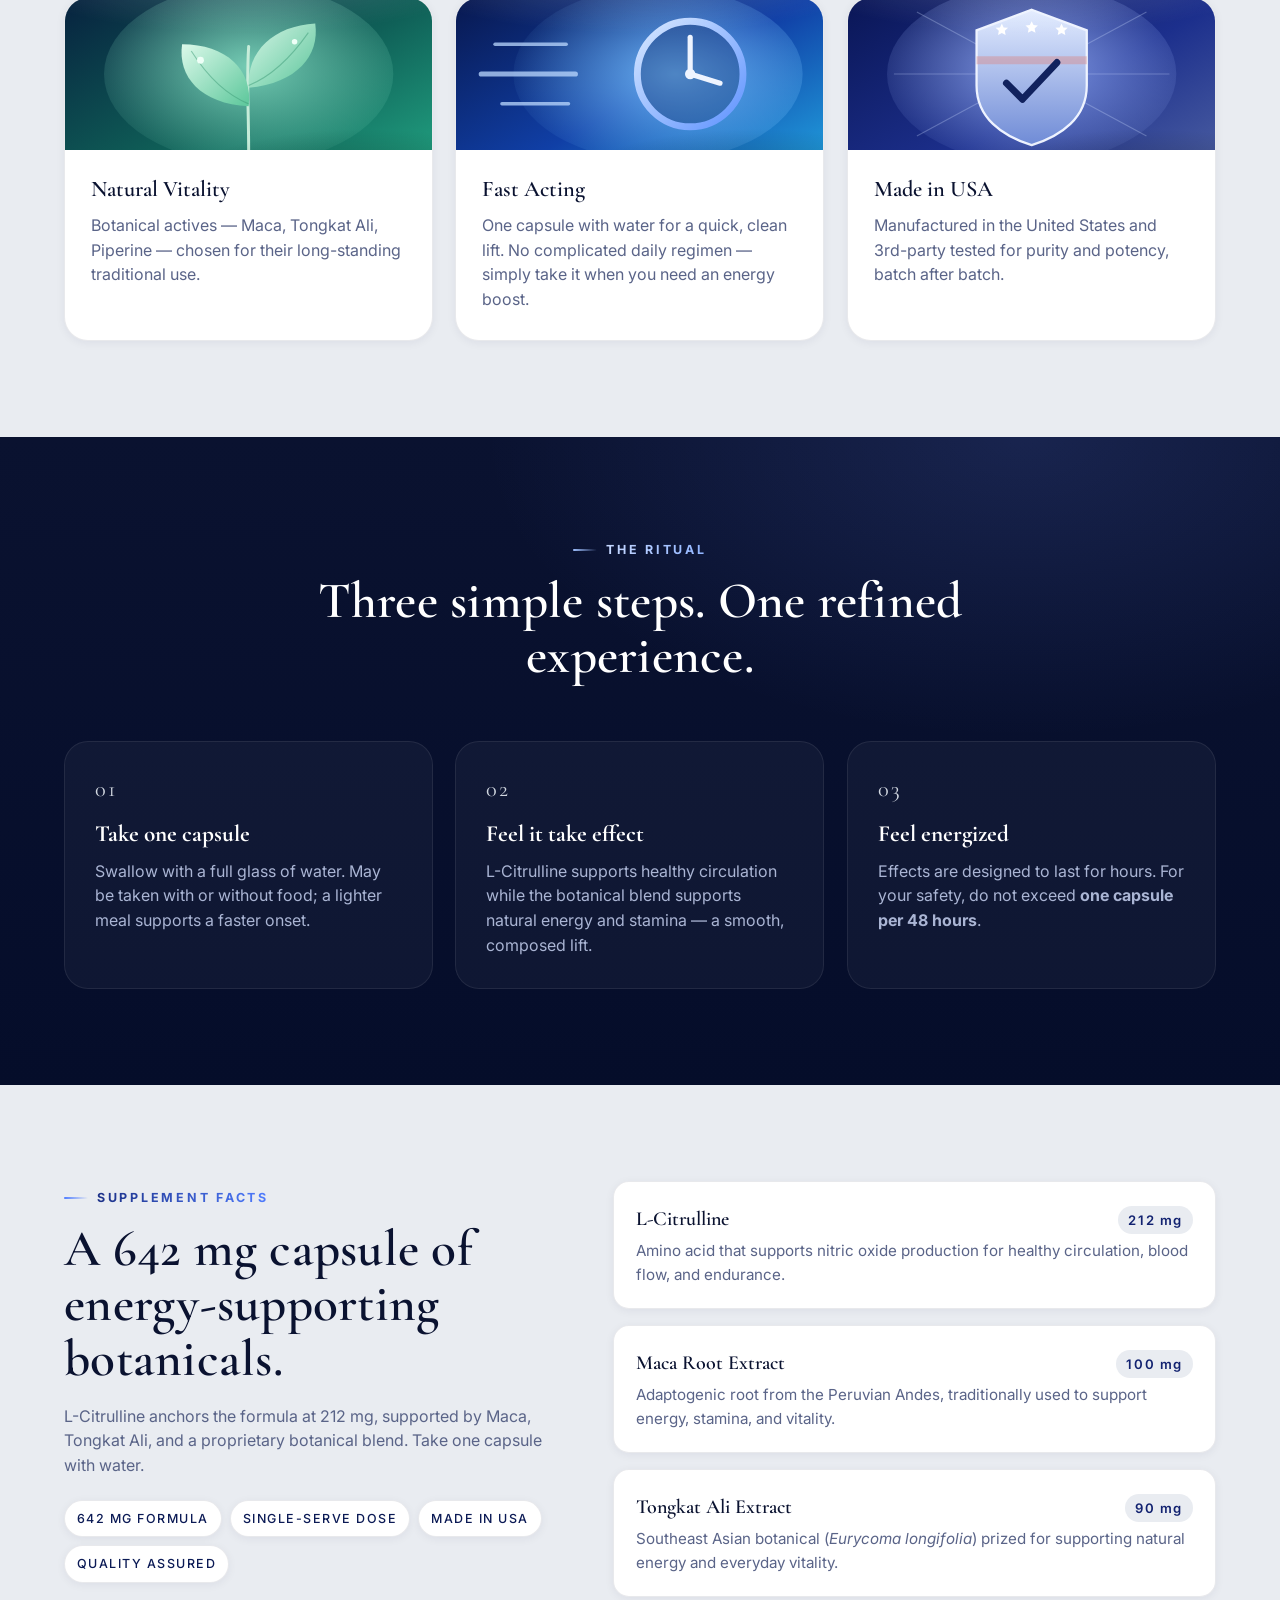
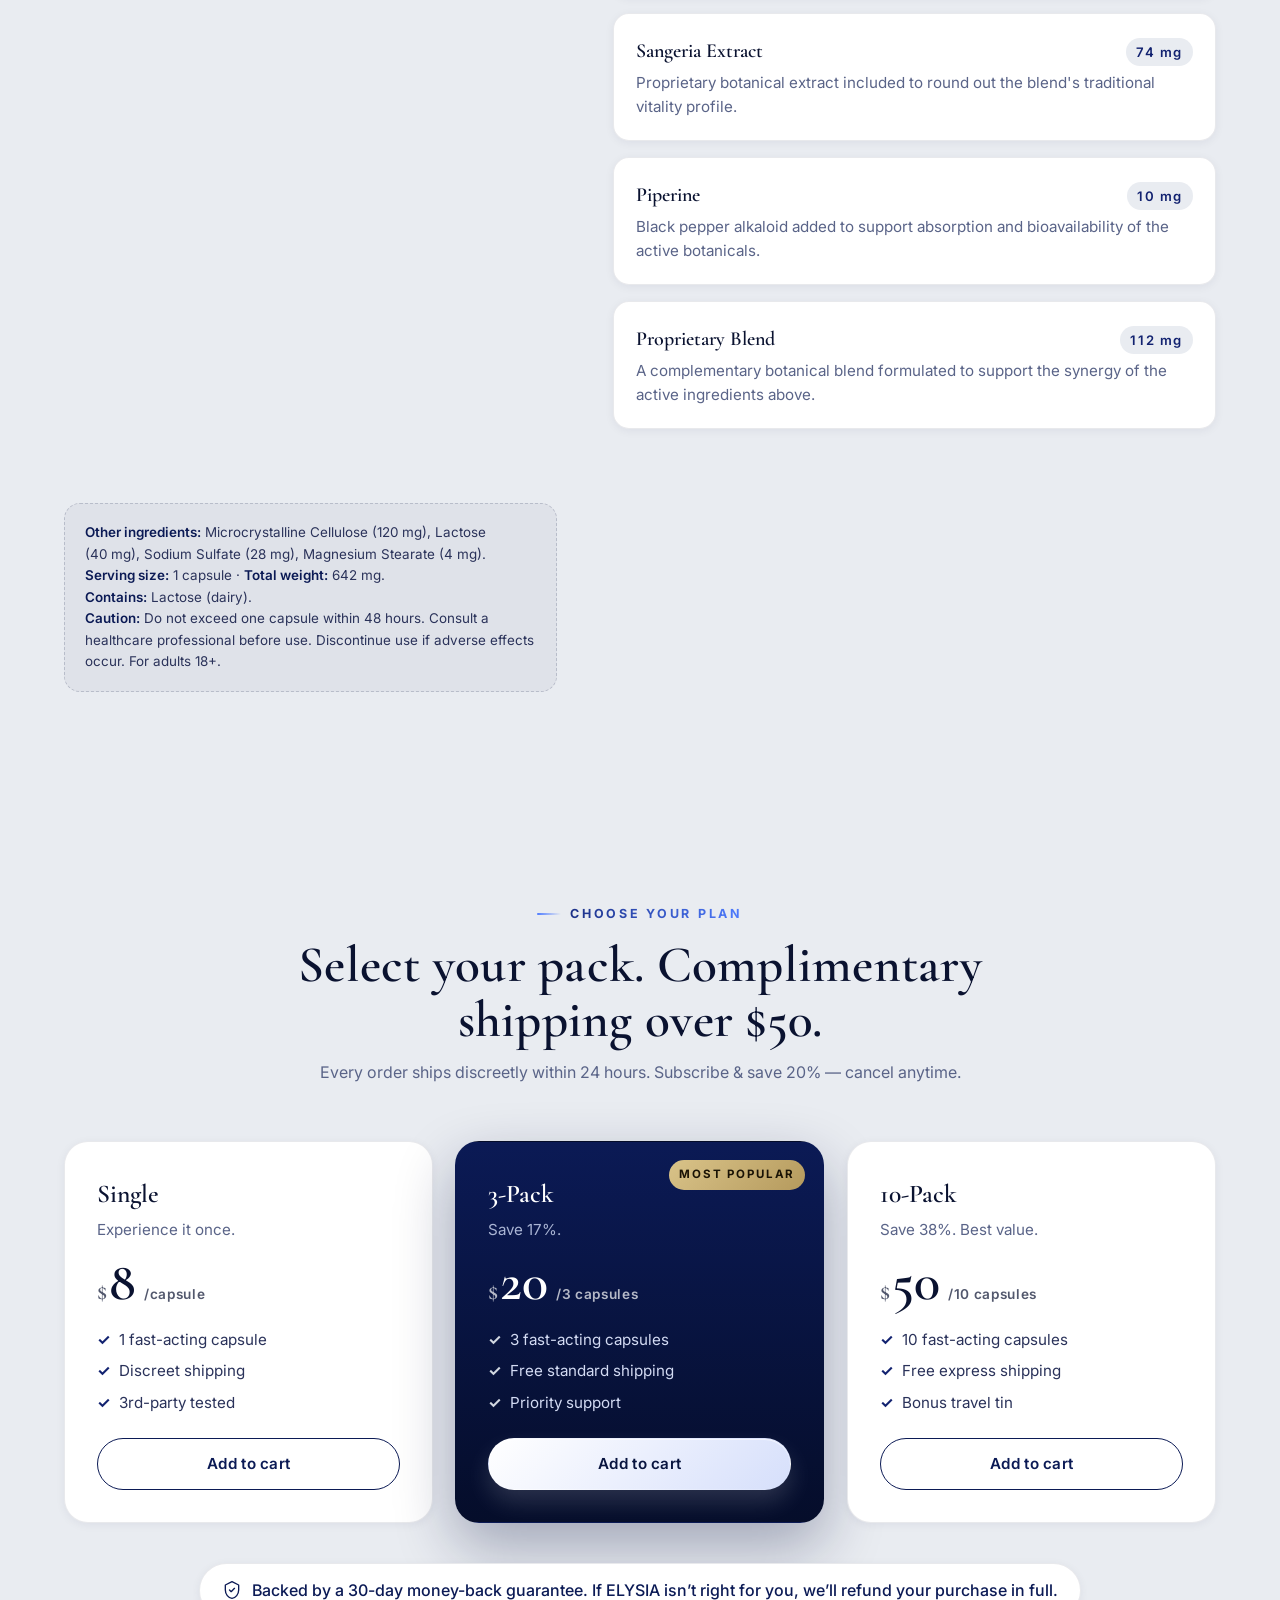
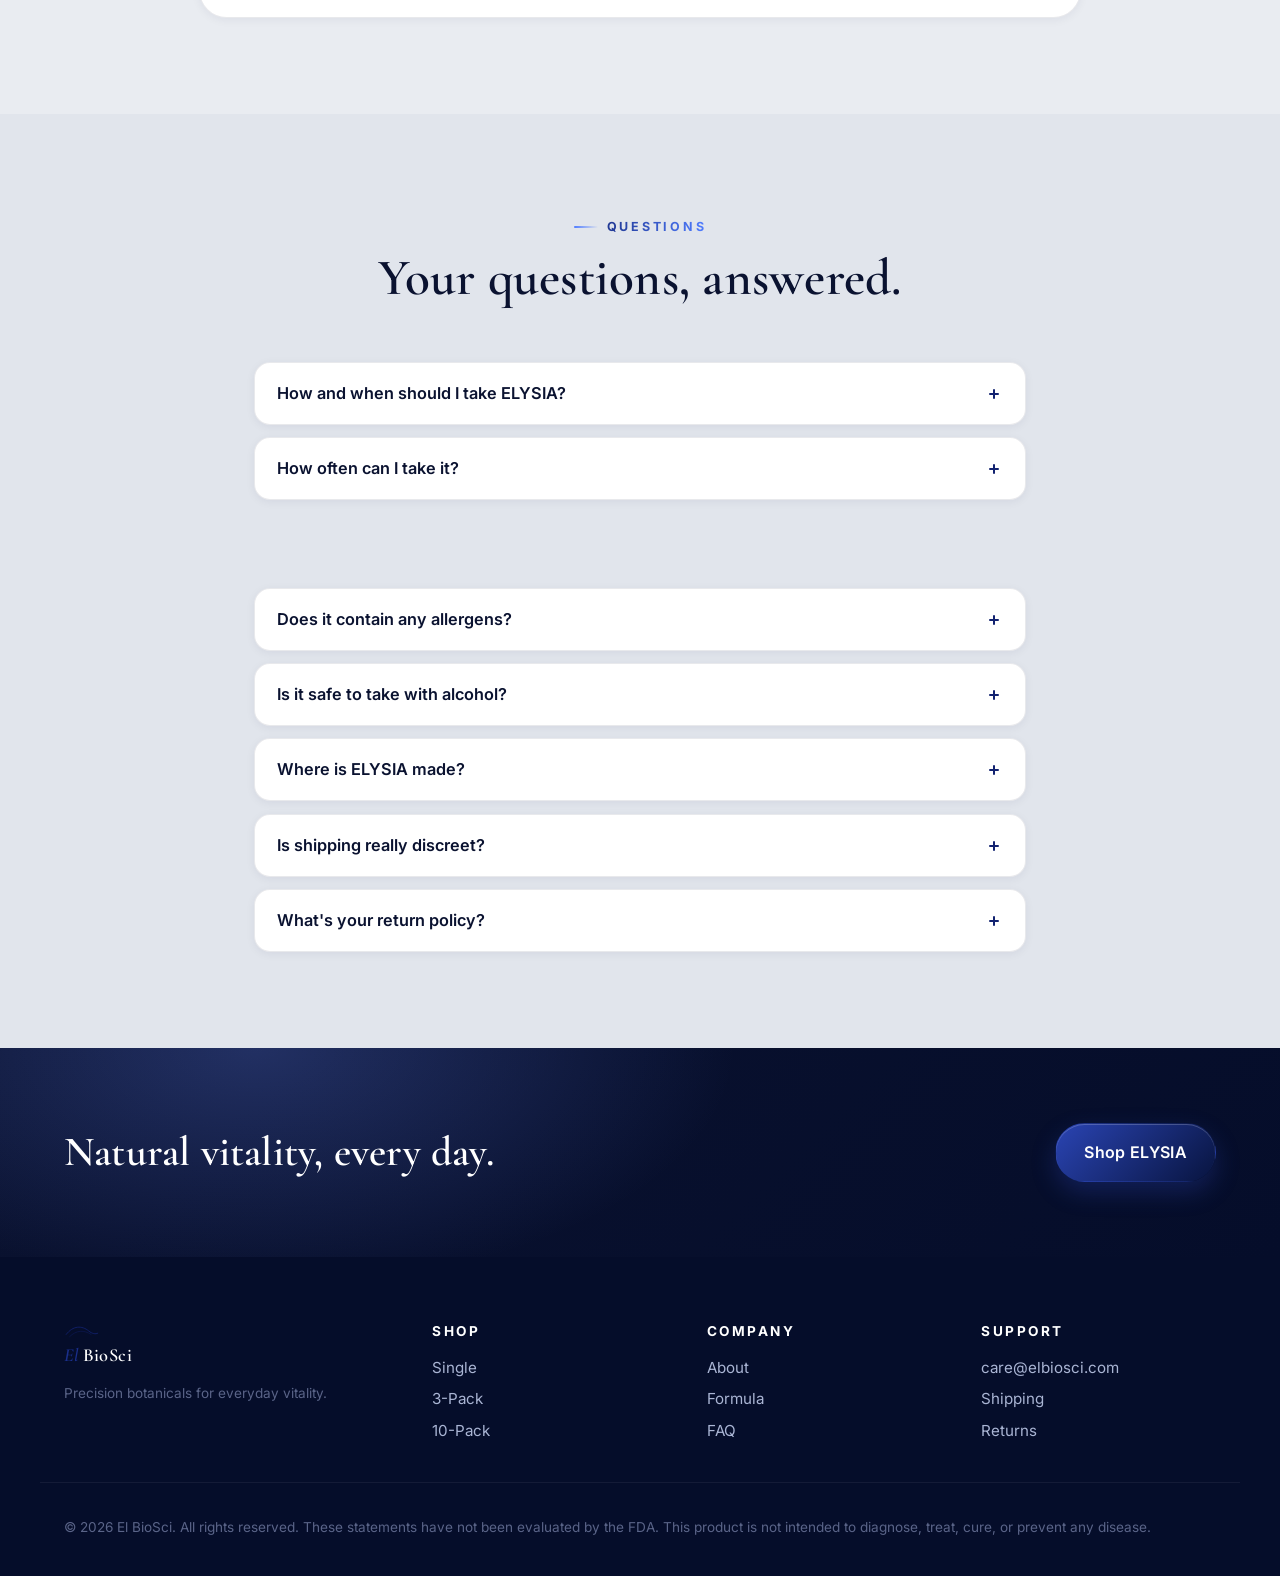
==== commit 34f1d333: "Replace SVG capsule render with product photo in animated hero; sync image refs" ====
--- a/index.html
+++ b/index.html
@@ -32,13 +32,13 @@
   <meta property="og:title" content="ELYSIA · Daily Vitality &amp; Energy Supplement" />
   <meta property="og:description" content="A precision-blended daily vitality supplement with Maca, Tongkat Ali, and L-Citrulline to support natural energy, stamina, and everyday vitality." />
   <meta property="og:url" content="https://elysiabiosci.com/" />
-  <meta property="og:image" content="https://elysiabiosci.com/assets/elysia.jpg" />
+  <meta property="og:image" content="https://elysiabiosci.com/assets/Elysia_front_product.png" />
 
   <!-- Twitter / X -->
   <meta name="twitter:card" content="summary_large_image" />
   <meta name="twitter:title" content="ELYSIA · Daily Vitality &amp; Energy Supplement" />
   <meta name="twitter:description" content="A precision-blended daily vitality supplement to support natural energy, stamina, and everyday vitality." />
-  <meta name="twitter:image" content="https://elysiabiosci.com/assets/elysia.jpg" />
+  <meta name="twitter:image" content="https://elysiabiosci.com/assets/Elysia_front_product.png" />
 
   <link rel="preconnect" href="https://fonts.googleapis.com" />
   <link rel="preconnect" href="https://fonts.gstatic.com" crossorigin />
@@ -62,7 +62,7 @@
     "@type": "Organization",
     "name": "El BioSci",
     "url": "https://elysiabiosci.com",
-    "logo": "https://elysiabiosci.com/assets/elysia.jpg",
+    "logo": "https://elysiabiosci.com/assets/Elysia_front_product.png",
     "brand": { "@type": "Brand", "name": "ELYSIA" },
     "email": "care@elbiosci.com",
     "description": "El BioSci crafts ELYSIA, a precision-blended daily vitality and wellness supplement made in the USA and third-party tested.",
@@ -99,7 +99,7 @@
         "mpn": "ELYSIA-1PK",
         "brand": { "@type": "Brand", "name": "ELYSIA" },
         "description": "ELYSIA is a precision-blended daily vitality and wellness supplement crafted to support natural energy, stamina, and everyday vitality. Third-party tested for purity and quality. Single capsule.",
-        "image": ["https://elysiabiosci.com/assets/elysia.jpg"],
+        "image": ["https://elysiabiosci.com/assets/Elysia_front_product.png"],
         "url": "https://elysiabiosci.com/#buy",
         "offers": {
           "@type": "Offer",
@@ -118,7 +118,7 @@
         "mpn": "ELYSIA-3PK",
         "brand": { "@type": "Brand", "name": "ELYSIA" },
         "description": "ELYSIA is a precision-blended daily vitality and wellness supplement crafted to support natural energy, stamina, and everyday vitality. Third-party tested for purity and quality. Value 3-pack, save 17%.",
-        "image": ["https://elysiabiosci.com/assets/elysia.jpg"],
+        "image": ["https://elysiabiosci.com/assets/Elysia_front_product.png"],
         "url": "https://elysiabiosci.com/#buy",
         "offers": {
           "@type": "Offer",
@@ -137,7 +137,7 @@
         "mpn": "ELYSIA-10PK",
         "brand": { "@type": "Brand", "name": "ELYSIA" },
         "description": "ELYSIA is a precision-blended daily vitality and wellness supplement crafted to support natural energy, stamina, and everyday vitality. Third-party tested for purity and quality. Best-value 10-pack, save 38%.",
-        "image": ["https://elysiabiosci.com/assets/elysia.jpg"],
+        "image": ["https://elysiabiosci.com/assets/Elysia_front_product.png"],
         "url": "https://elysiabiosci.com/#buy",
         "offers": {
           "@type": "Offer",
@@ -307,57 +307,18 @@
       </div>
 
       <div class="hero-product reveal" style="--d:.2s">
-        <!-- Animated package card -->
-        <div class="package" id="packageCard">
+        <!-- Animated product image (retains 3D tilt/float via #packageCard) -->
+        <div class="package package-photo" id="packageCard">
           <div class="package-inner">
             <div class="package-glow" aria-hidden="true"></div>
-
-            <div class="package-brand">
-              <svg viewBox="0 0 64 32" aria-hidden="true">
-                <path d="M4 22 C 16 6, 32 6, 44 16 C 50 21, 56 22, 60 20" stroke="#dfe8ff" stroke-width="1.5" fill="none" stroke-linecap="round" />
-                <path d="M10 26 C 22 14, 36 14, 48 22" stroke="#dfe8ff" stroke-width="1" fill="none" stroke-linecap="round" opacity="0.7" />
-              </svg>
-              <span><em>El</em> BioSci</span>
-            </div>
-
-            <h2 class="package-title">ELYSIA</h2>
-            <div class="package-sub">DAILY VITALITY SUPPLEMENT</div>
-
-            <!-- Decorative wave lines inside the card -->
-            <svg class="package-waves" viewBox="0 0 400 533" preserveAspectRatio="none" aria-hidden="true">
-              <g class="wave-upper" fill="none" stroke="#e8eeff" stroke-width="0.45" stroke-linecap="round"></g>
-              <g class="wave-lower" fill="none" stroke="#e8eeff" stroke-width="0.45" stroke-linecap="round"></g>
-            </svg>
-
-            <!-- Animated capsule -->
-            <div class="capsule-wrap" aria-hidden="true">
-              <div class="capsule">
-                <div class="capsule-half capsule-silver"></div>
-                <div class="capsule-half capsule-blue">
-                  <span class="capsule-ring"></span>
-                  <span class="capsule-ring"></span>
-                </div>
-                <div class="capsule-shine"></div>
-              </div>
-              <div class="capsule-shadow"></div>
-            </div>
-
-            <div class="package-badge" title="Quality Assured · 3rd Party Tested">
-              <svg viewBox="0 0 100 100" aria-hidden="true">
-                <defs>
-                  <path id="circ" d="M 50,50 m -38,0 a 38,38 0 1,1 76,0 a 38,38 0 1,1 -76,0" />
-                </defs>
-                <circle cx="50" cy="50" r="42" fill="none" stroke="#dfe8ff" stroke-width="1" />
-                <circle cx="50" cy="50" r="36" fill="none" stroke="#dfe8ff" stroke-width="0.5" />
-                <text font-family="Inter, sans-serif" font-size="7" fill="#dfe8ff" letter-spacing="1">
-                  <textPath href="#circ" startOffset="0">PREMIUM SUPPLEMENT · 3RD PARTY TESTED · PURITY ASSURED · </textPath>
-                </text>
-                <text x="50" y="48" text-anchor="middle" font-family="Cormorant Garamond, serif" font-size="9" fill="#ffffff" font-weight="600">QUALITY</text>
-                <text x="50" y="58" text-anchor="middle" font-family="Cormorant Garamond, serif" font-size="9" fill="#ffffff" font-weight="600">ASSURED</text>
-              </svg>
-            </div>
-
-            <div class="package-footer">1 CAPSULE · FAST ACTING</div>
+            <img
+              src="assets/Elysia_front_product.png"
+              alt="ELYSIA daily vitality supplement by El BioSci — single fast-acting capsule in premium blister packaging"
+              class="package-image"
+              width="466"
+              height="640"
+              loading="eager"
+            />
           </div>
         </div>
       </div>
--- a/styles.css
+++ b/styles.css
@@ -456,6 +456,27 @@
 @keyframes glow {
   0%, 100% { opacity: 0.45; transform: scale(1); }
   50%     { opacity: 0.72; transform: scale(1.05); }
+}
+
+/* Product photo variant: show the real image, keep the 3D tilt + float */
+.package-photo .package-inner {
+  background: none;
+  box-shadow: none;
+  padding: 0;
+  overflow: visible;
+  animation: float 7s ease-in-out infinite;
+}
+.package-photo .package-inner::before { display: none; }
+.package-photo .package-image {
+  position: relative;
+  z-index: 2;
+  width: 100%;
+  height: 100%;
+  object-fit: contain;
+  filter: drop-shadow(0 40px 60px rgba(2, 6, 24, 0.55));
+}
+.package-photo .package-glow {
+  opacity: 0.7;
 }
 
 .package-brand {
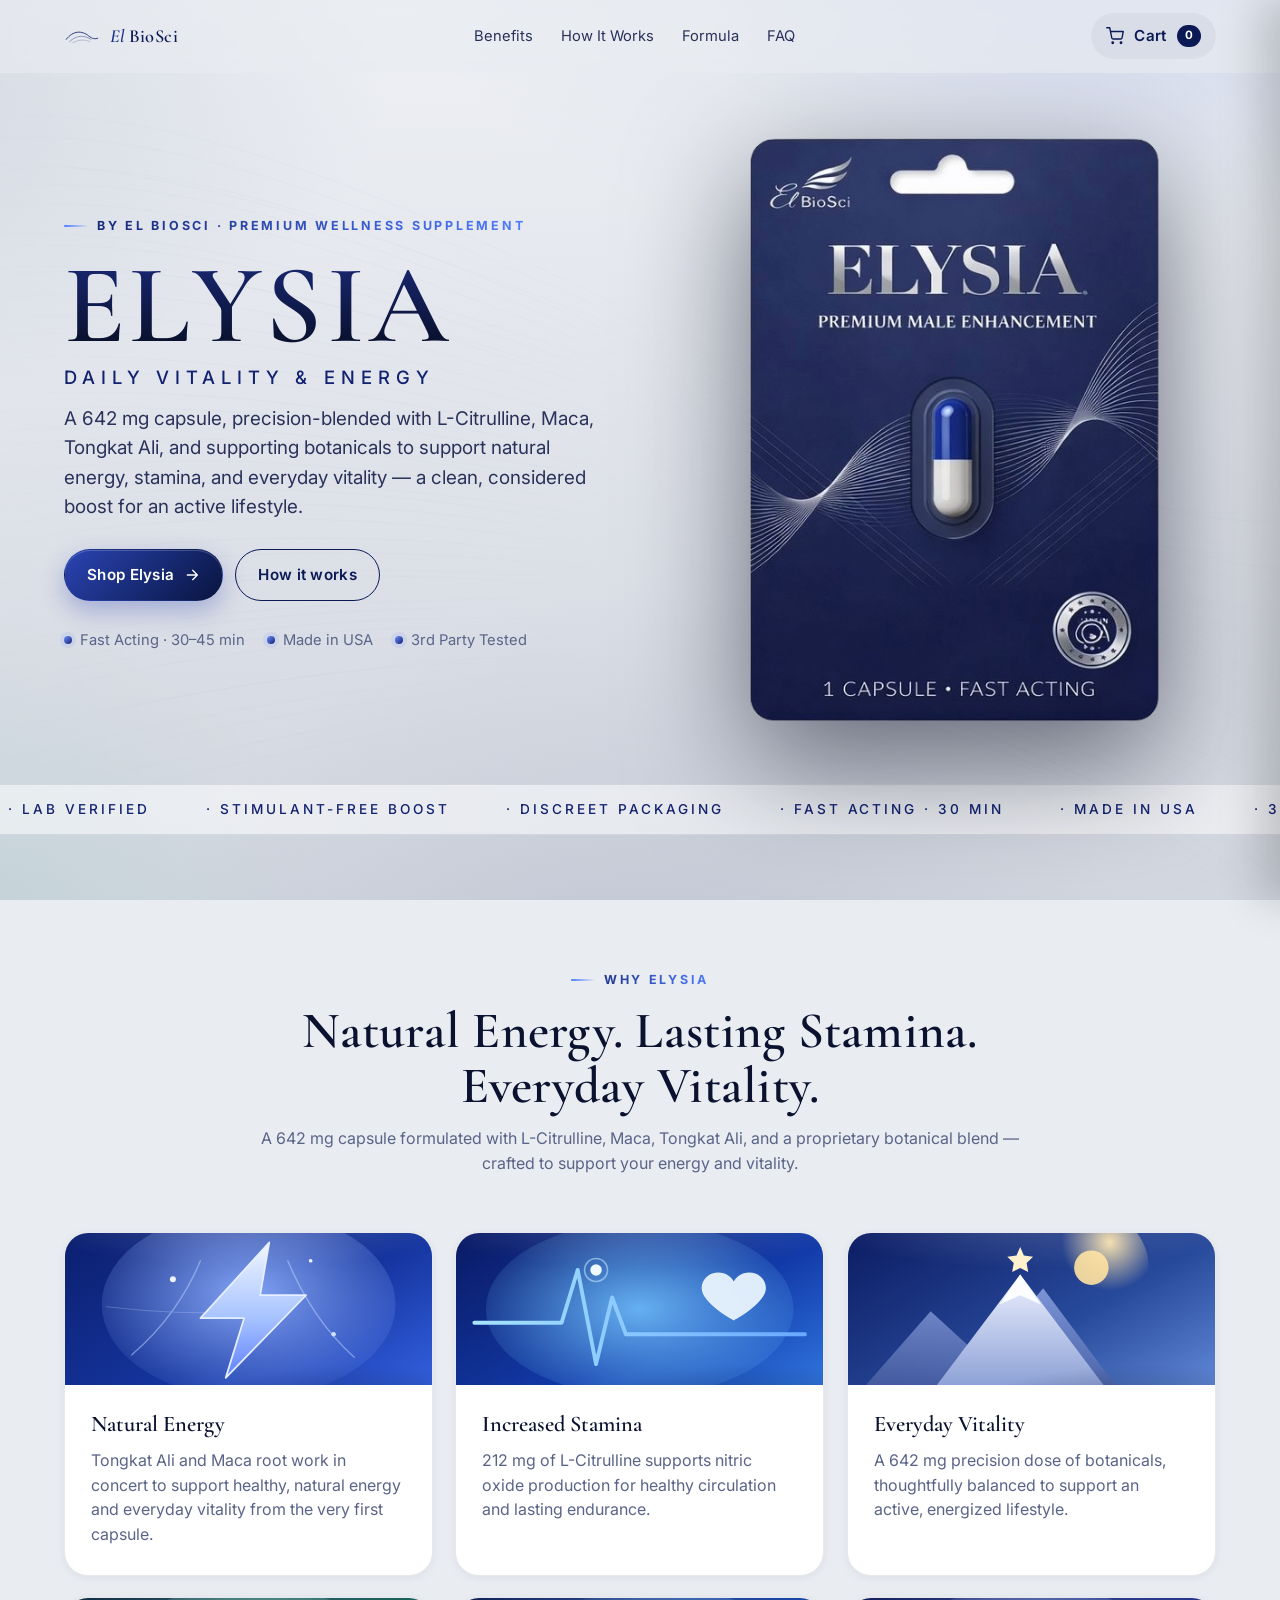
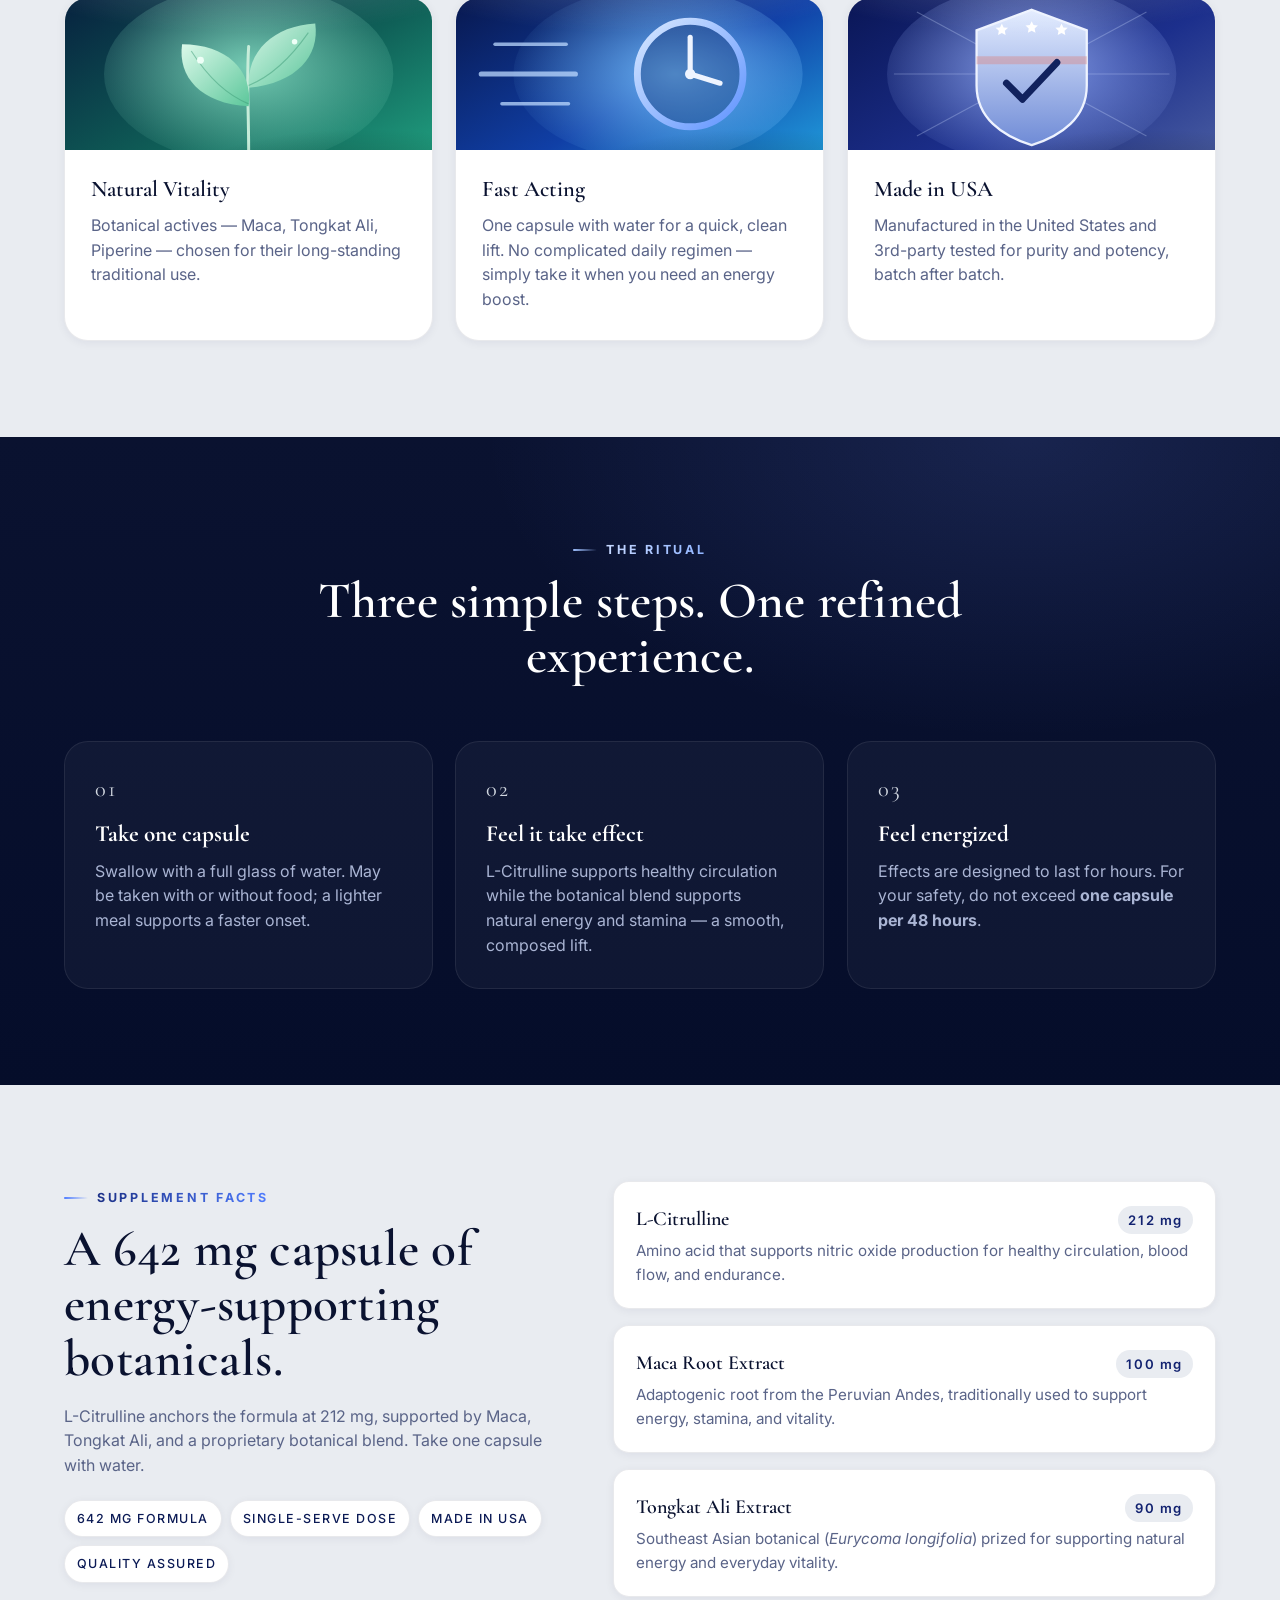
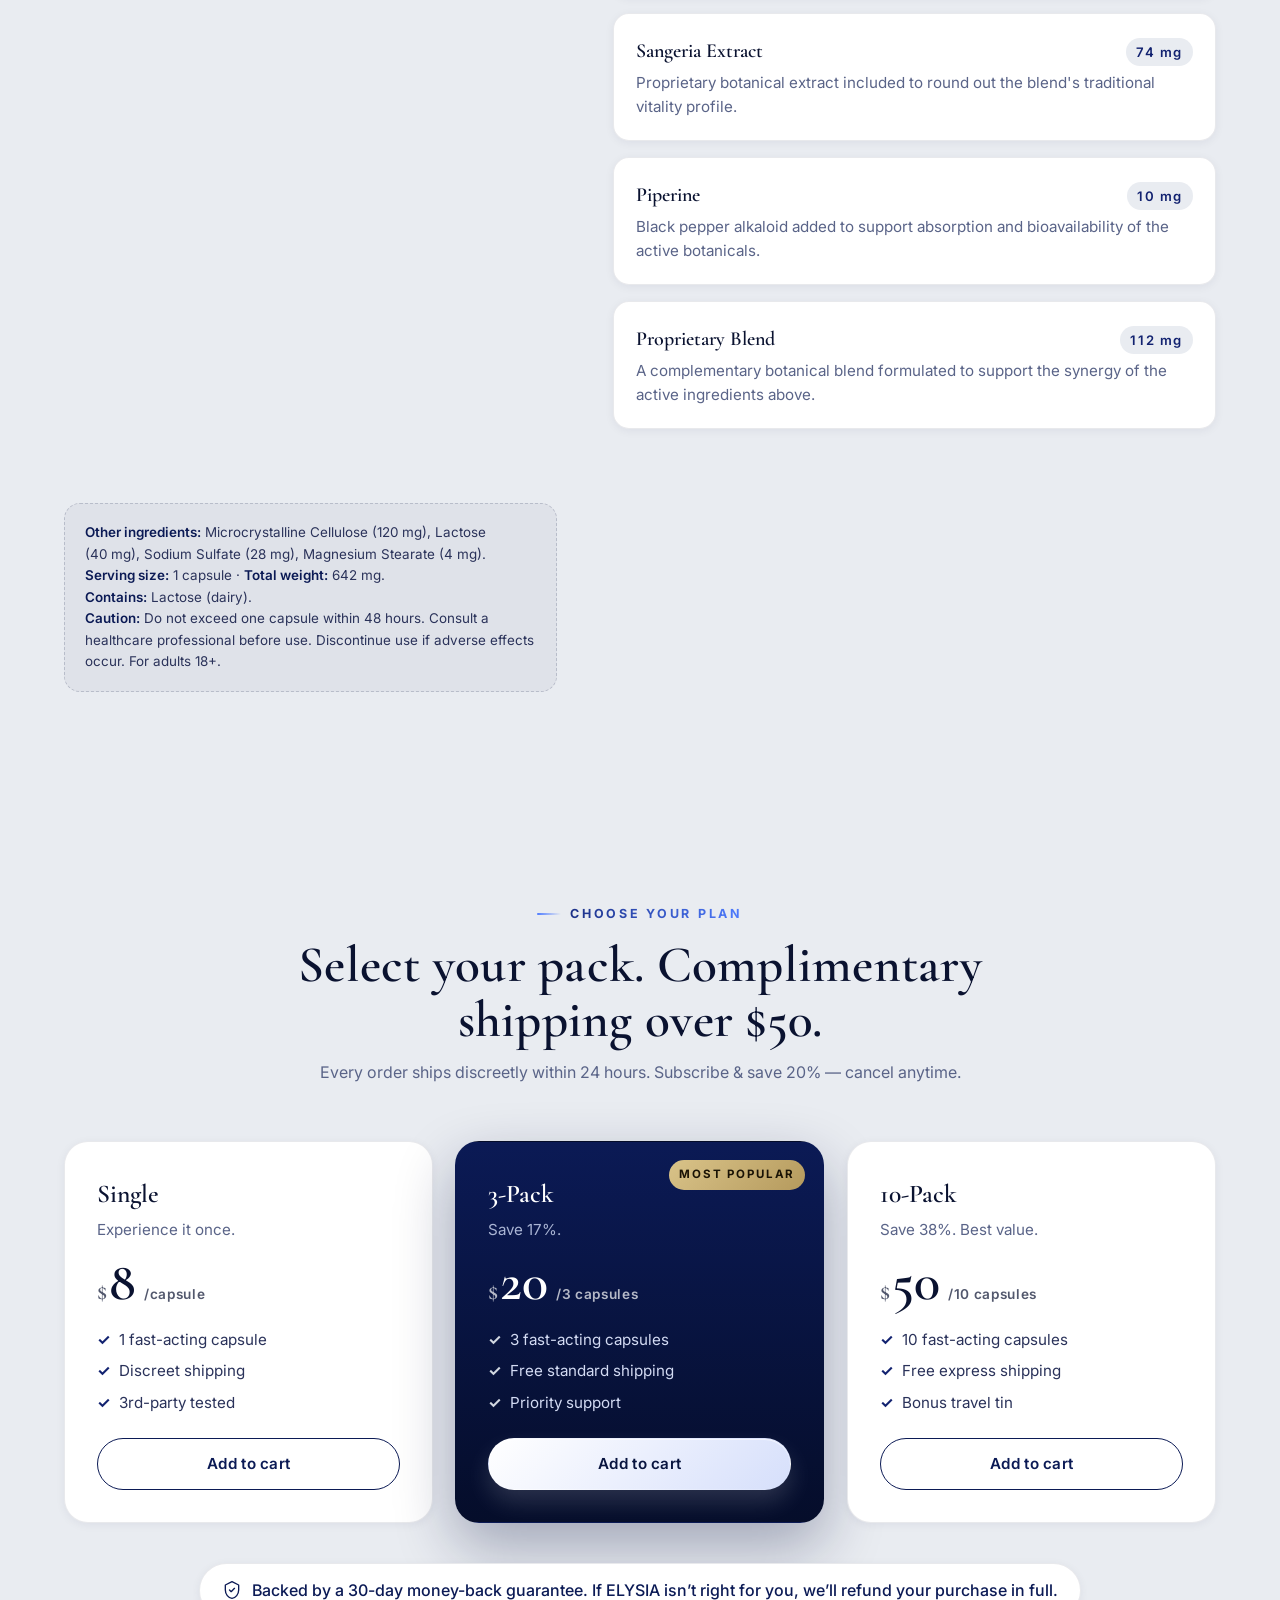
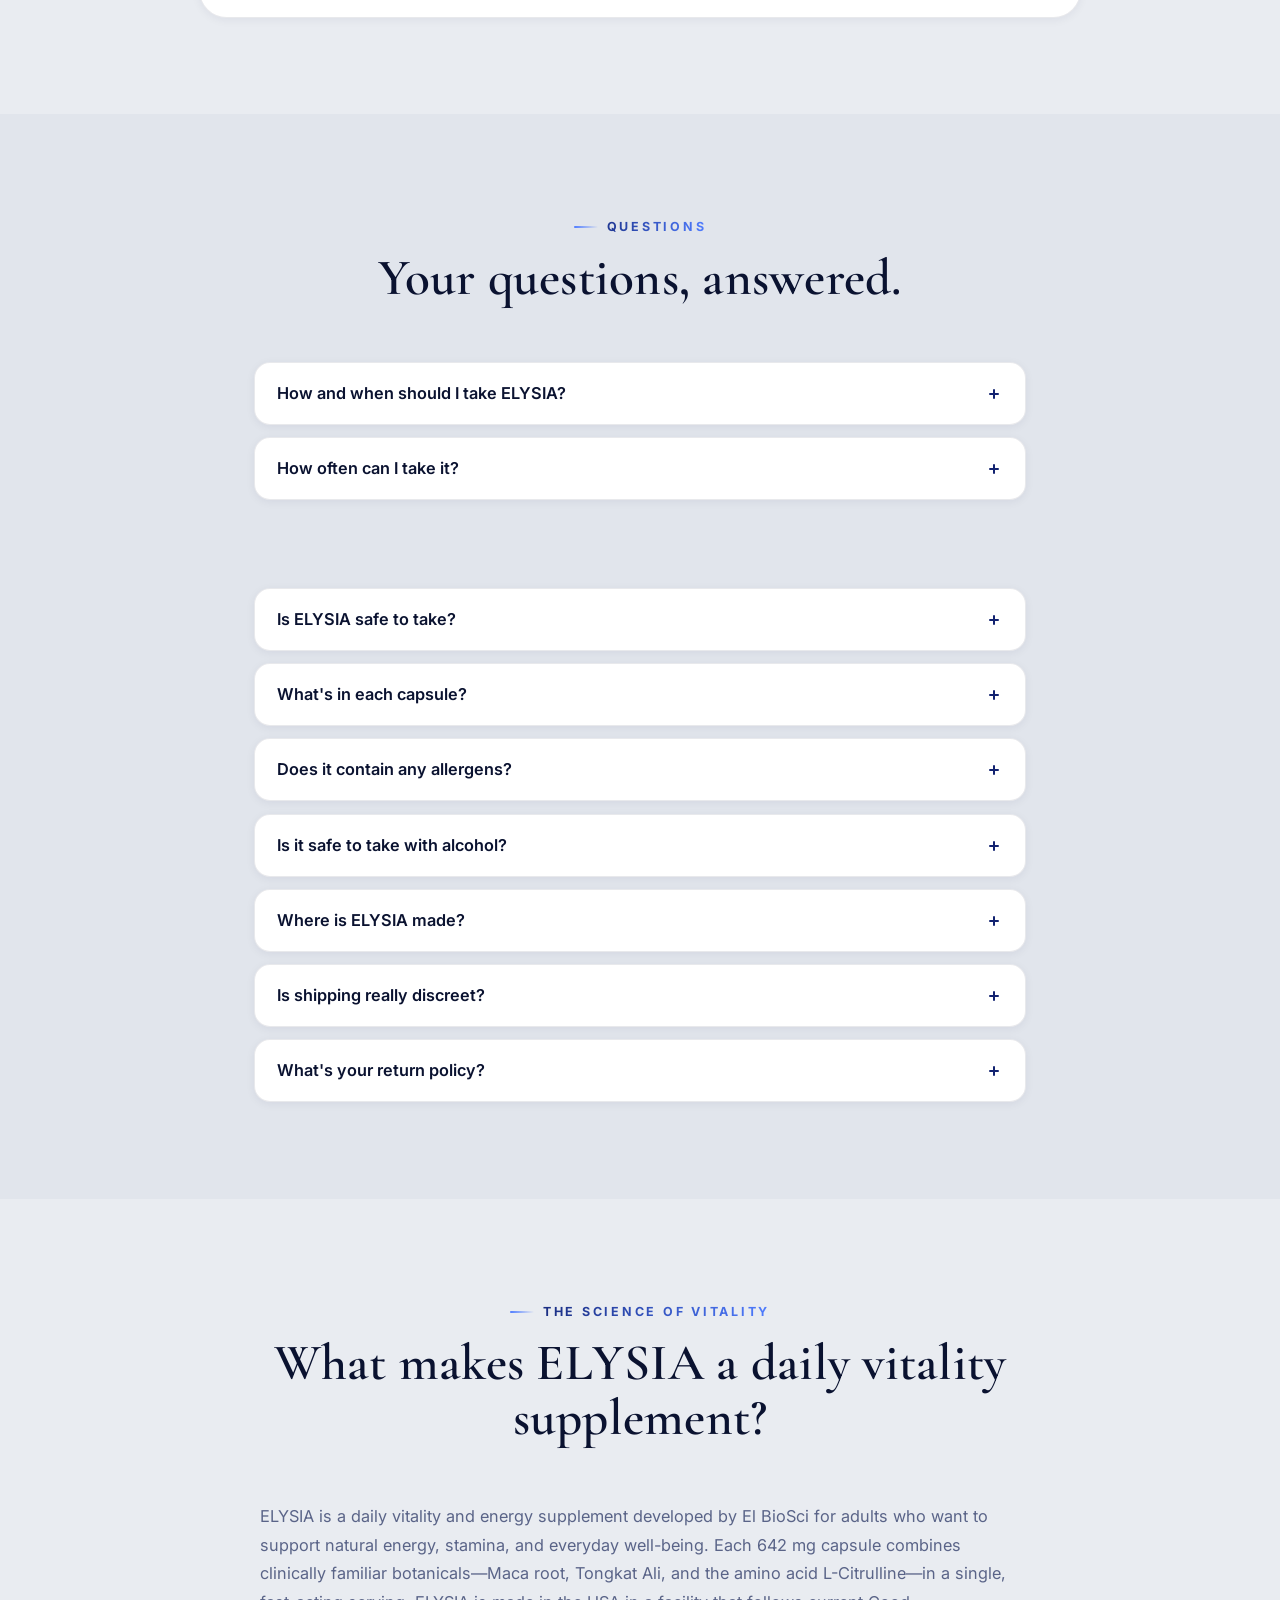
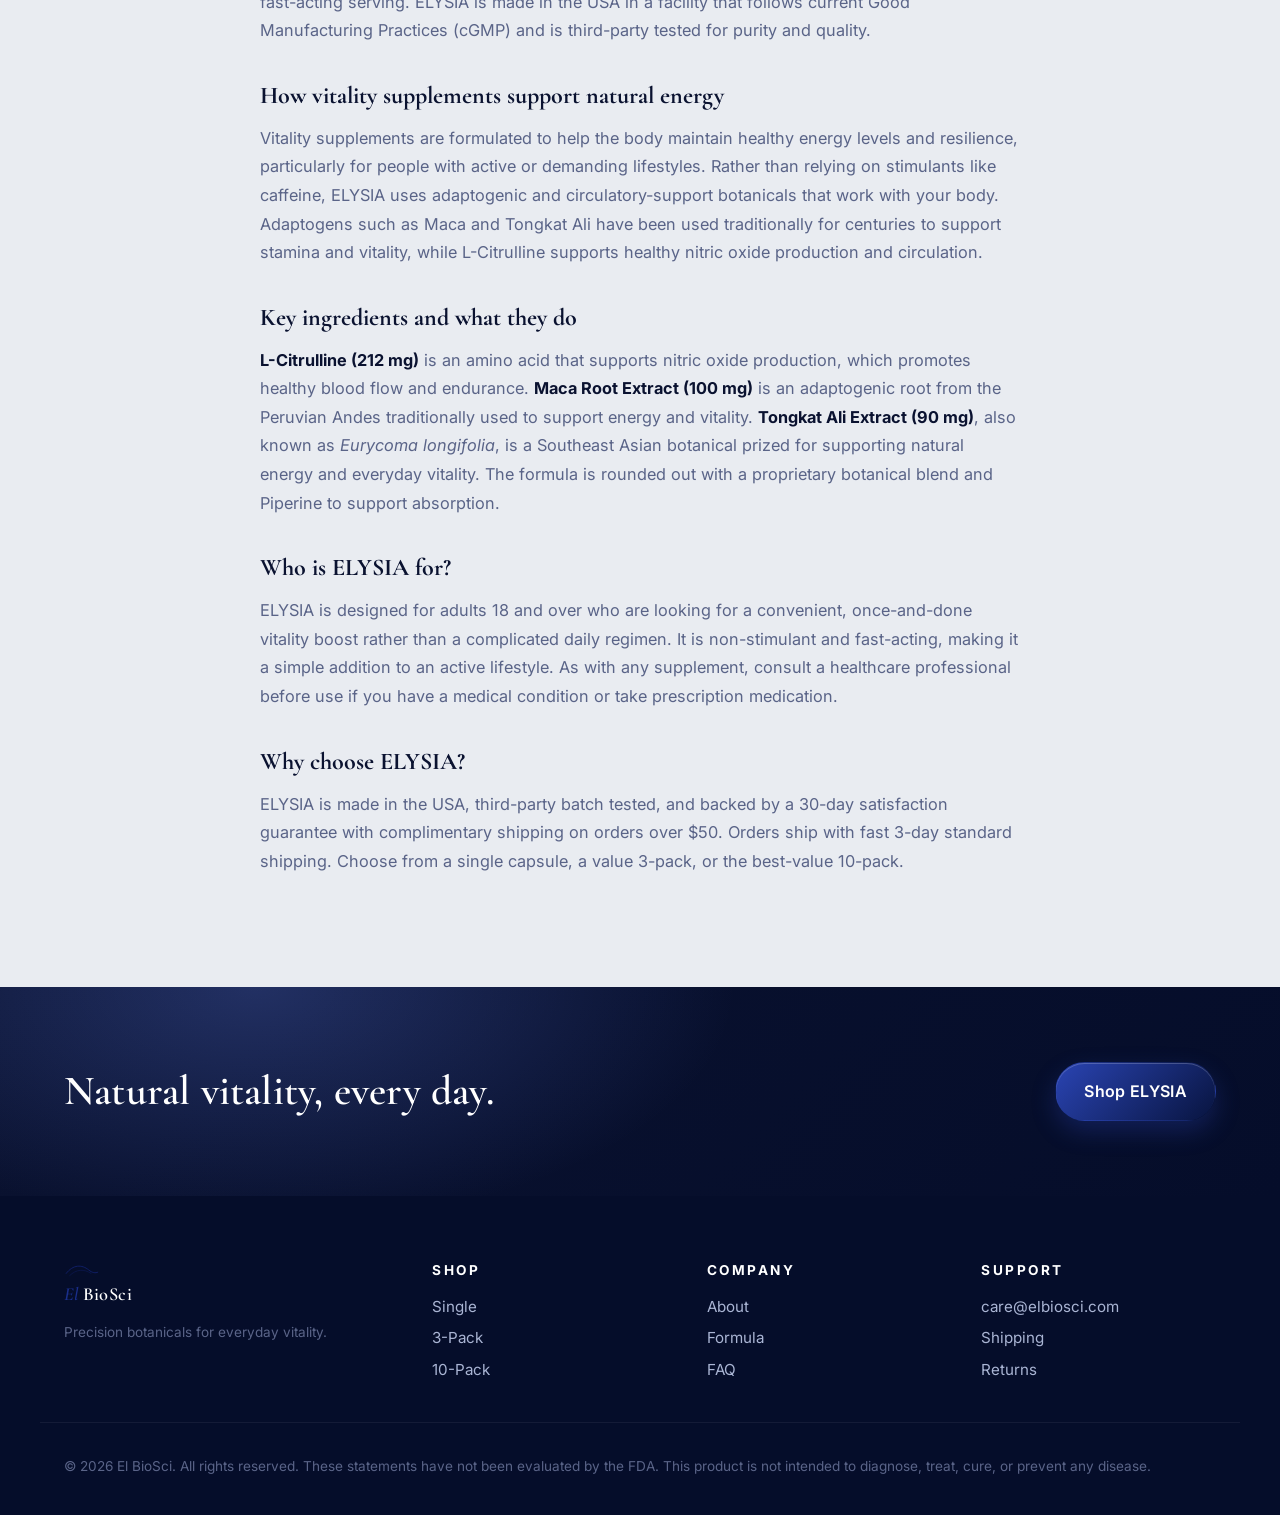
==== commit 100d3791: "Boost SEO/GEO: add crawlable content section + 2 FAQs synced to schema" ====
--- a/index.html
+++ b/index.html
@@ -189,6 +189,22 @@
         "acceptedAnswer": {
           "@type": "Answer",
           "text": "Yes. ELYSIA is made in the USA by El BioSci in a facility that follows current Good Manufacturing Practices (cGMP) with third-party batch testing."
+        }
+      },
+      {
+        "@type": "Question",
+        "name": "What is a vitality supplement?",
+        "acceptedAnswer": {
+          "@type": "Answer",
+          "text": "A vitality supplement is a dietary supplement formulated to support natural energy, stamina, and overall well-being. ELYSIA uses adaptogenic and circulatory-support botanicals such as Maca, Tongkat Ali, and L-Citrulline rather than stimulants like caffeine."
+        }
+      },
+      {
+        "@type": "Question",
+        "name": "Is ELYSIA safe to take?",
+        "acceptedAnswer": {
+          "@type": "Answer",
+          "text": "ELYSIA is made in the USA in a cGMP facility and third-party tested. It is intended for adults 18 and over. As with any supplement, consult a healthcare professional before use if you have a medical condition or take prescription medication. Do not exceed one capsule within 48 hours."
         }
       },
       {
@@ -698,6 +714,14 @@
           <summary>How often can I take it?<span class="chev" aria-hidden="true"></span></summary>
           <p>Per the label, <strong>do not exceed one capsule within 48&nbsp;hours</strong>. ELYSIA is a fast-acting vitality boost.</p>
         </details>
+        <details class="reveal" style="--d:.08s">
+          <summary>What is a vitality supplement?<span class="chev" aria-hidden="true"></span></summary>
+          <p>A vitality supplement is a dietary supplement formulated to support natural energy, stamina, and overall well-being. ELYSIA uses adaptogenic and circulatory-support botanicals such as Maca, Tongkat Ali, and L-Citrulline &mdash; not stimulants like caffeine.</p>
+        </details>
+        <details class="reveal" style="--d:.1s">
+          <summary>Is ELYSIA safe to take?<span class="chev" aria-hidden="true"></span></summary>
+          <p>ELYSIA is made in the USA in a cGMP facility and third-party tested, and is intended for adults 18+. As with any supplement, consult a healthcare professional before use if you have a medical condition or take prescription medication.</p>
+        </details>
         <details class="reveal" style="--d:.1s">
           <summary>What's in each capsule?<span class="chev" aria-hidden="true"></span></summary>
           <p>A 642&nbsp;mg formula: L-Citrulline (212&nbsp;mg), Maca Root Extract (100&nbsp;mg), Tongkat Ali Extract (90&nbsp;mg), Sangeria Extract (74&nbsp;mg), Piperine (10&nbsp;mg), plus a 112&nbsp;mg proprietary botanical blend. Other ingredients: microcrystalline cellulose, lactose, sodium sulfate, magnesium stearate.</p>
@@ -722,6 +746,32 @@
           <summary>What's your return policy?<span class="chev" aria-hidden="true"></span></summary>
           <p>If you&rsquo;re not completely satisfied within 30&nbsp;days, simply contact us for a full refund &mdash; no questions asked.</p>
         </details>
+      </div>
+    </div>
+  </section>
+
+  <!-- SEO / GEO content: substantive, crawlable, citable prose -->
+  <section class="section" id="learn">
+    <div class="container">
+      <header class="section-head reveal">
+        <span class="eyebrow">The Science of Vitality</span>
+        <h2 class="serif h-display">What makes ELYSIA a daily vitality supplement?</h2>
+      </header>
+
+      <div class="prose reveal">
+        <p>ELYSIA is a daily vitality and energy supplement developed by El BioSci for adults who want to support natural energy, stamina, and everyday well-being. Each 642&nbsp;mg capsule combines clinically familiar botanicals&mdash;Maca root, Tongkat Ali, and the amino acid L-Citrulline&mdash;in a single, fast-acting serving. ELYSIA is made in the USA in a facility that follows current Good Manufacturing Practices (cGMP) and is third-party tested for purity and quality.</p>
+
+        <h3>How vitality supplements support natural energy</h3>
+        <p>Vitality supplements are formulated to help the body maintain healthy energy levels and resilience, particularly for people with active or demanding lifestyles. Rather than relying on stimulants like caffeine, ELYSIA uses adaptogenic and circulatory-support botanicals that work with your body. Adaptogens such as Maca and Tongkat Ali have been used traditionally for centuries to support stamina and vitality, while L-Citrulline supports healthy nitric oxide production and circulation.</p>
+
+        <h3>Key ingredients and what they do</h3>
+        <p><strong>L-Citrulline (212&nbsp;mg)</strong> is an amino acid that supports nitric oxide production, which promotes healthy blood flow and endurance. <strong>Maca Root Extract (100&nbsp;mg)</strong> is an adaptogenic root from the Peruvian Andes traditionally used to support energy and vitality. <strong>Tongkat Ali Extract (90&nbsp;mg)</strong>, also known as <em>Eurycoma longifolia</em>, is a Southeast Asian botanical prized for supporting natural energy and everyday vitality. The formula is rounded out with a proprietary botanical blend and Piperine to support absorption.</p>
+
+        <h3>Who is ELYSIA for?</h3>
+        <p>ELYSIA is designed for adults 18 and over who are looking for a convenient, once-and-done vitality boost rather than a complicated daily regimen. It is non-stimulant and fast-acting, making it a simple addition to an active lifestyle. As with any supplement, consult a healthcare professional before use if you have a medical condition or take prescription medication.</p>
+
+        <h3>Why choose ELYSIA?</h3>
+        <p>ELYSIA is made in the USA, third-party batch tested, and backed by a 30-day satisfaction guarantee with complimentary shipping on orders over $50. Orders ship with fast 3-day standard shipping. Choose from a single capsule, a value 3-pack, or the best-value 10-pack.</p>
       </div>
     </div>
   </section>
--- a/styles.css
+++ b/styles.css
@@ -1547,3 +1547,23 @@
   .guarantee { width: 100%; text-align: left; }
   .hero-trust { gap: 14px 18px; }
 }
+
+/* SEO/GEO prose content */
+.prose {
+  max-width: 760px;
+  margin: 0 auto;
+  color: var(--ink);
+}
+.prose h3 {
+  font-family: var(--font-serif);
+  font-size: 1.5rem;
+  margin: 32px 0 10px;
+  color: var(--ink);
+}
+.prose p {
+  color: var(--muted);
+  line-height: 1.75;
+  margin: 0 0 16px;
+  font-size: 1.02rem;
+}
+.prose strong { color: var(--ink); }
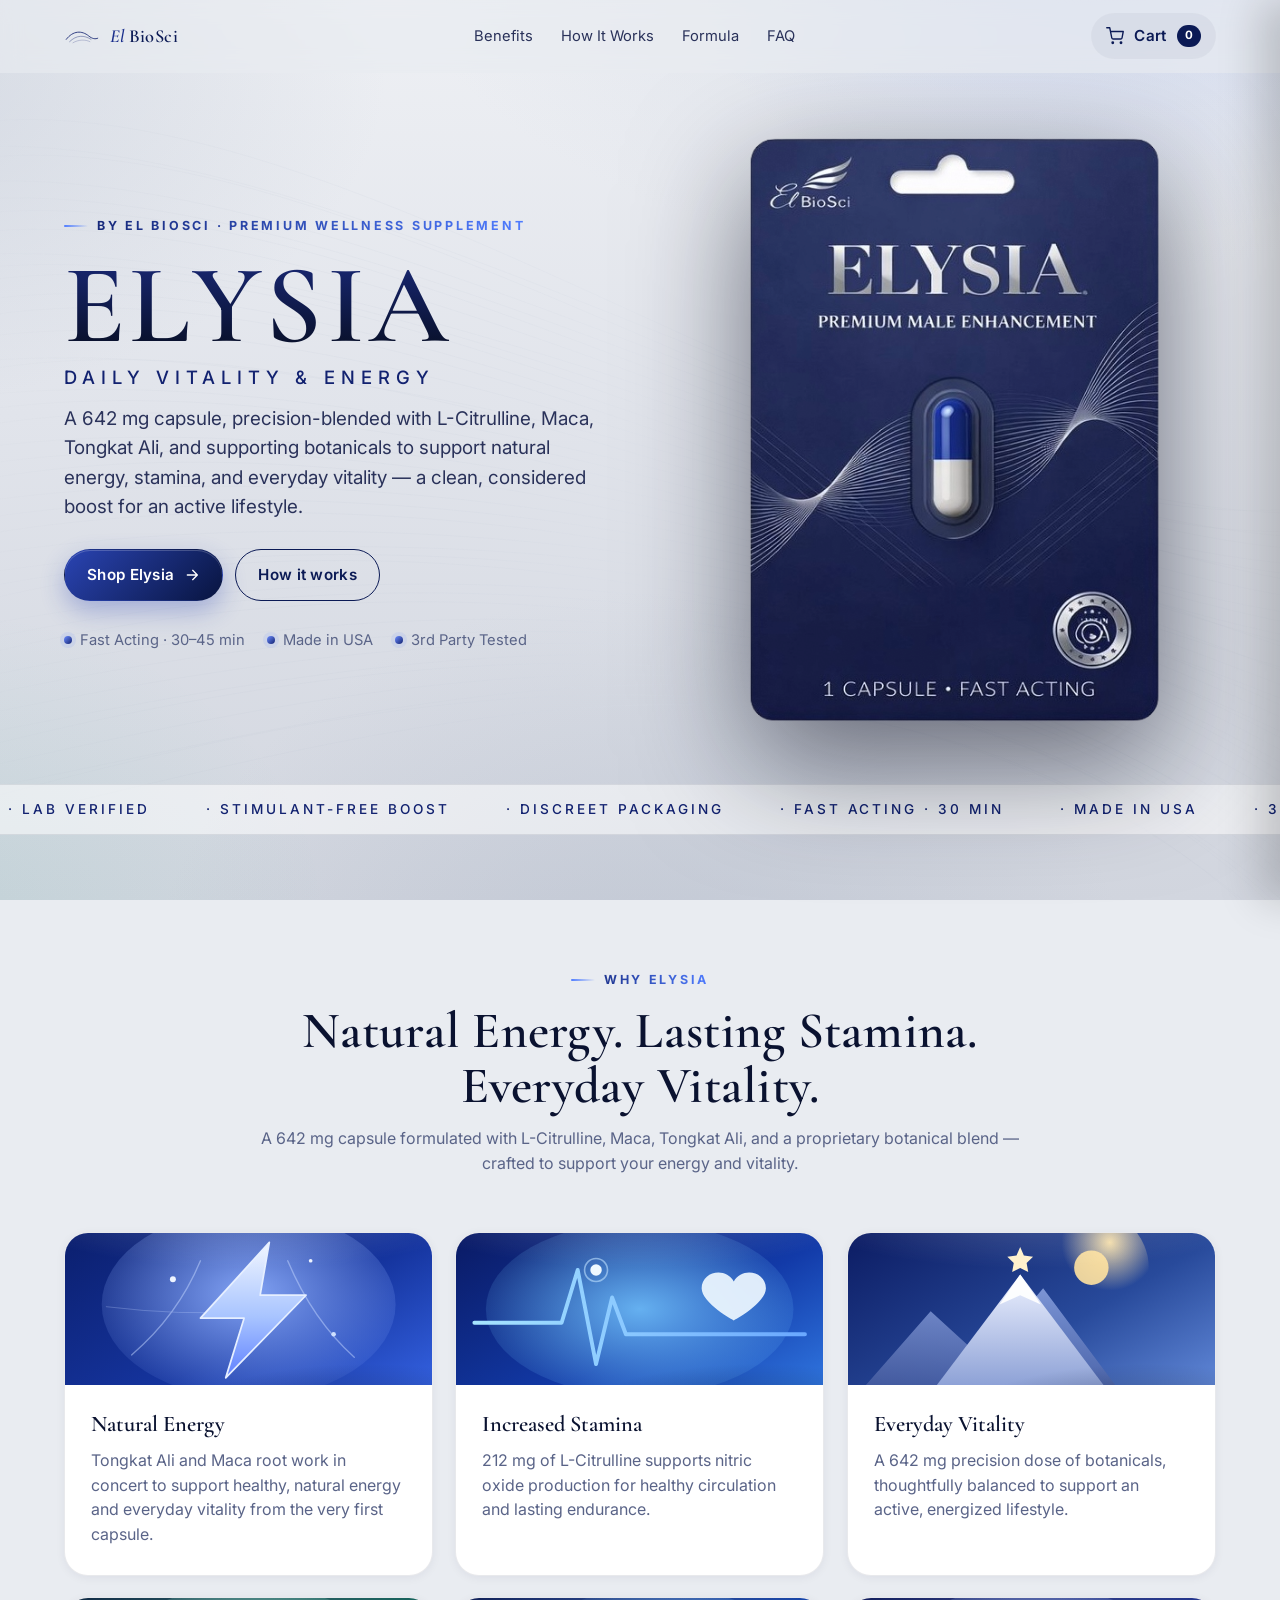
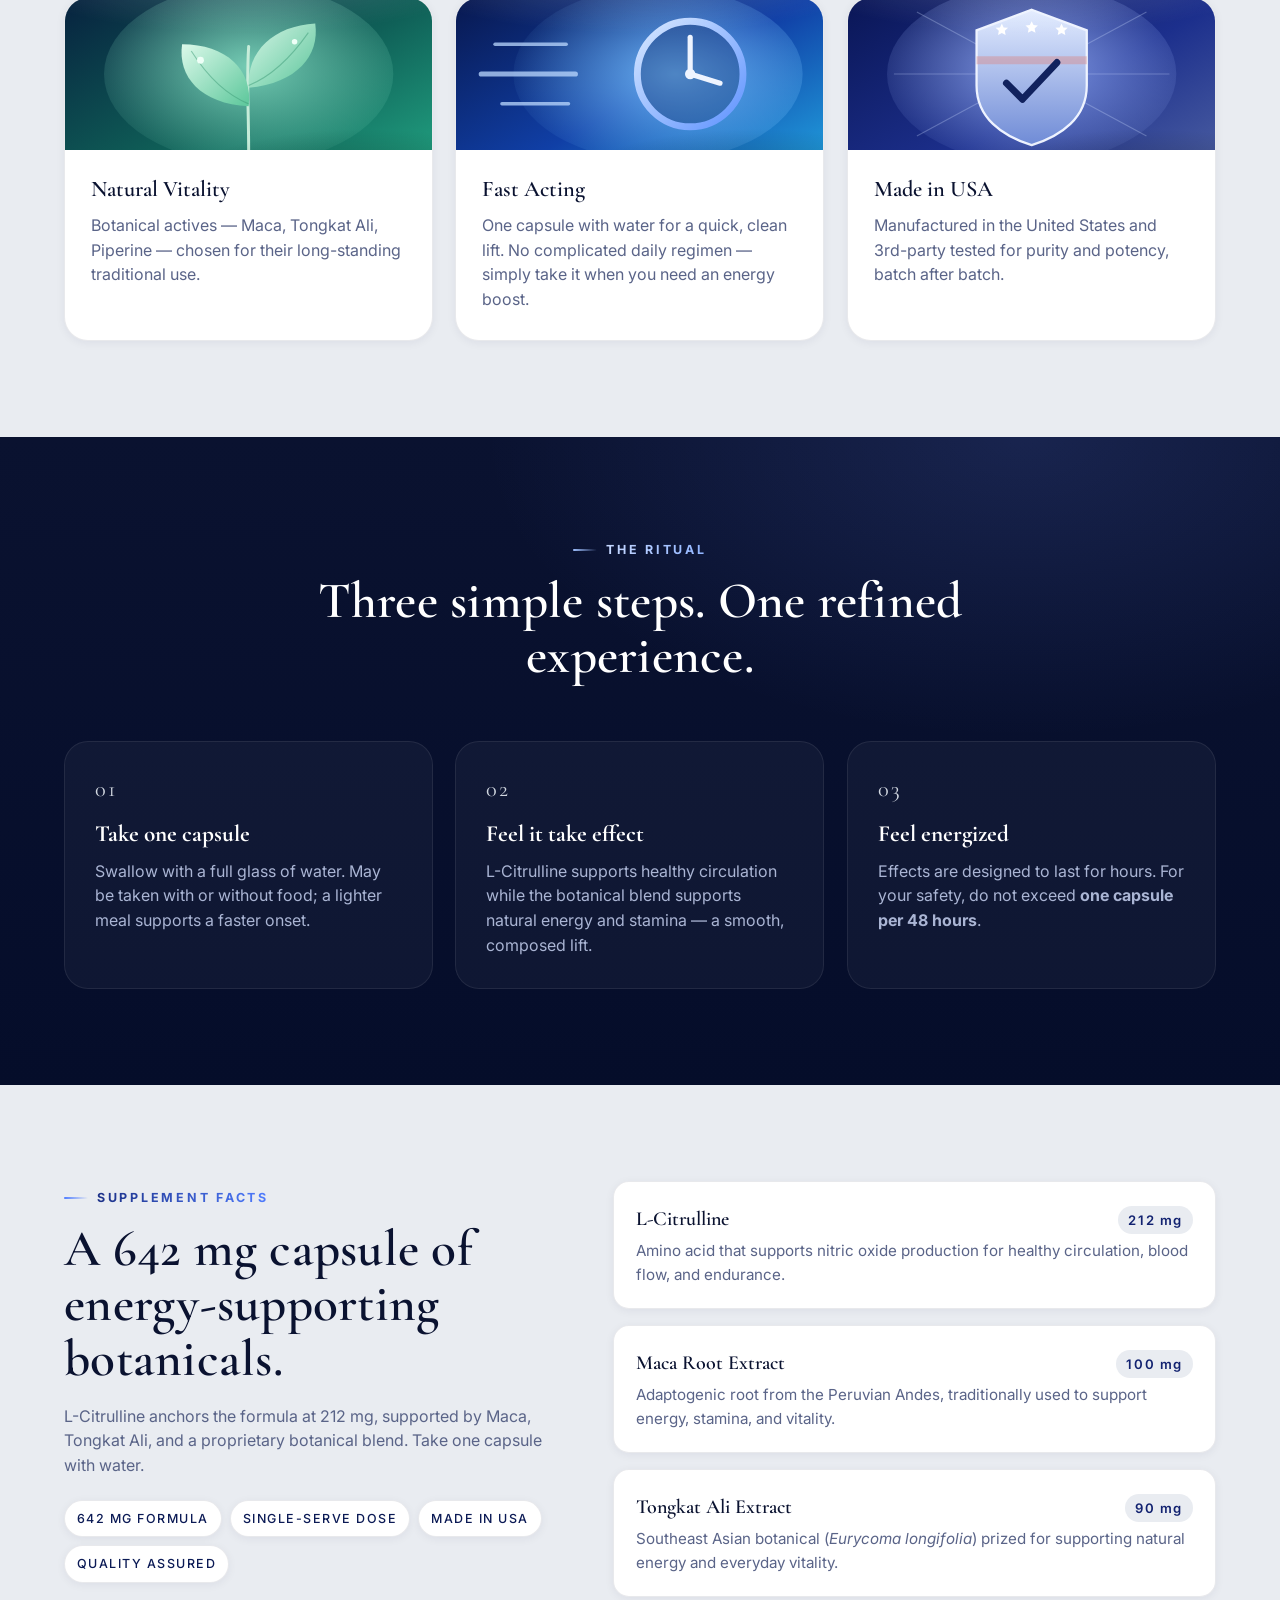
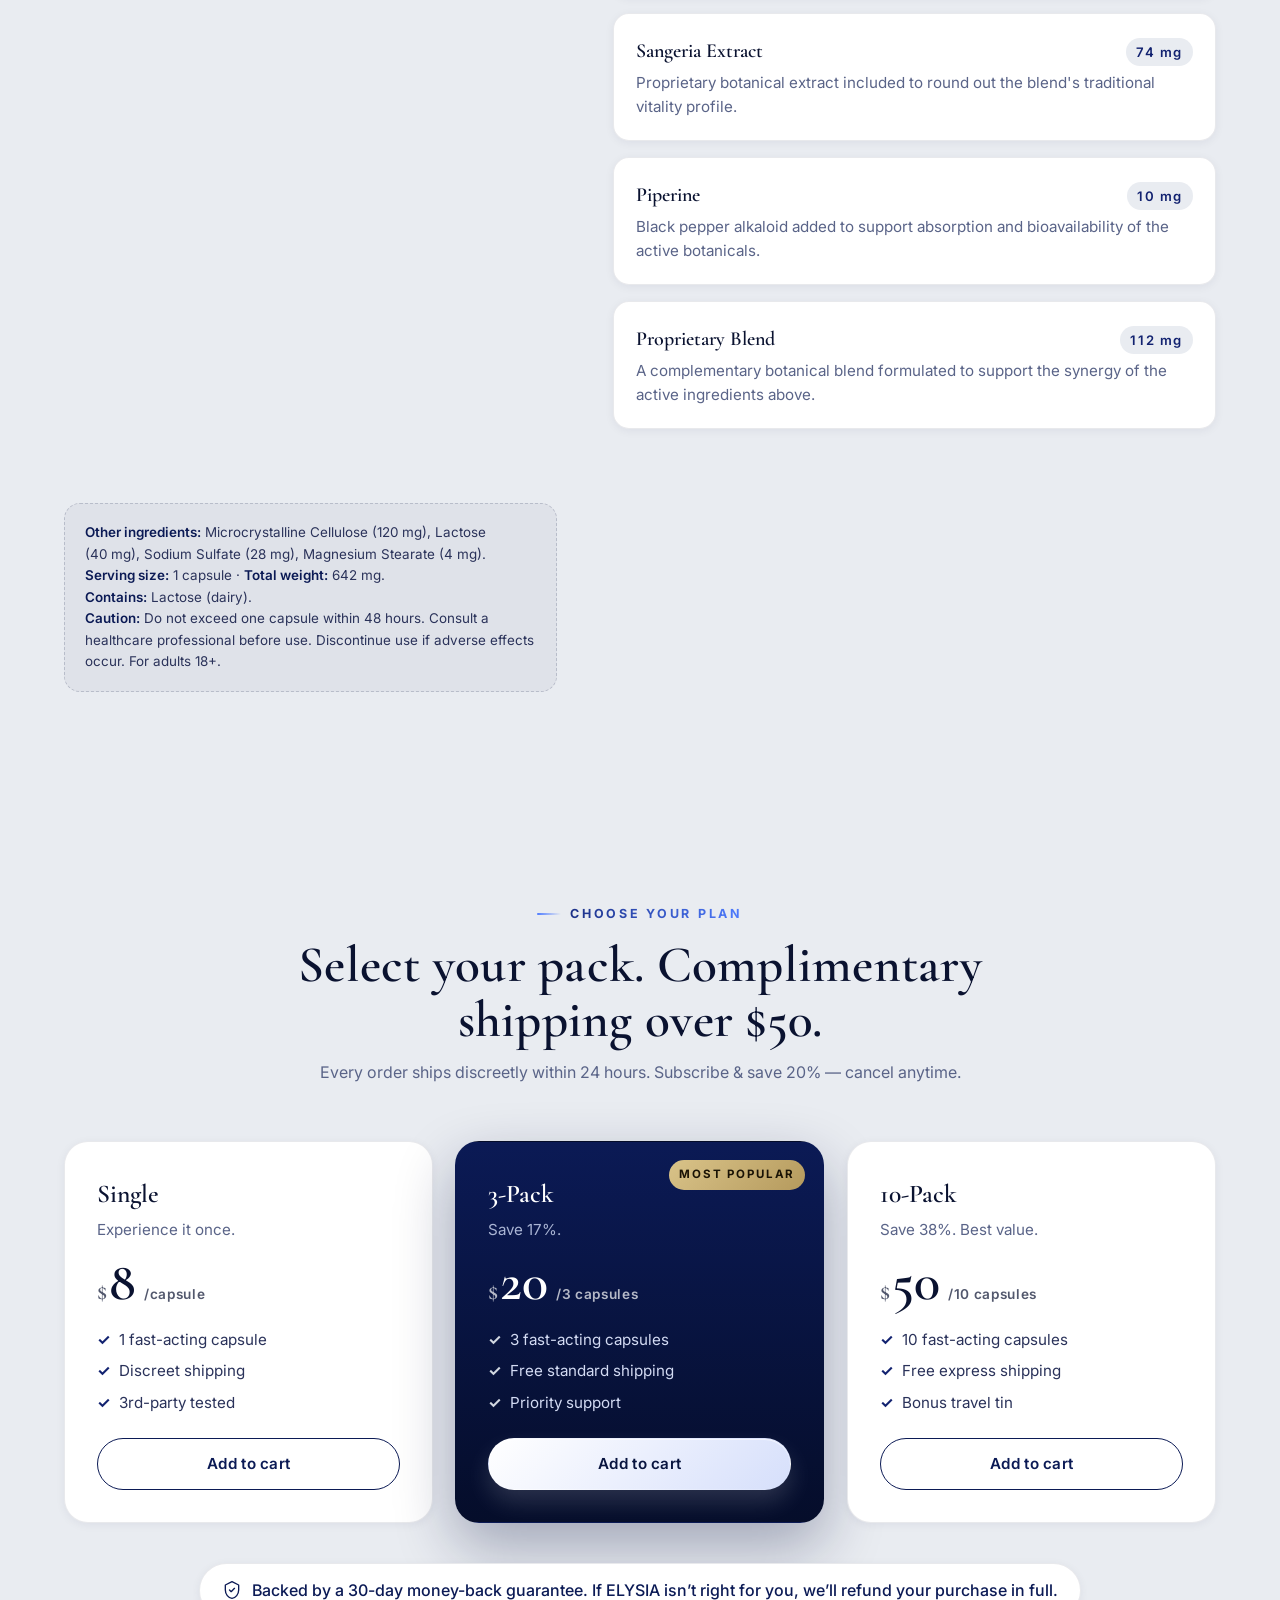
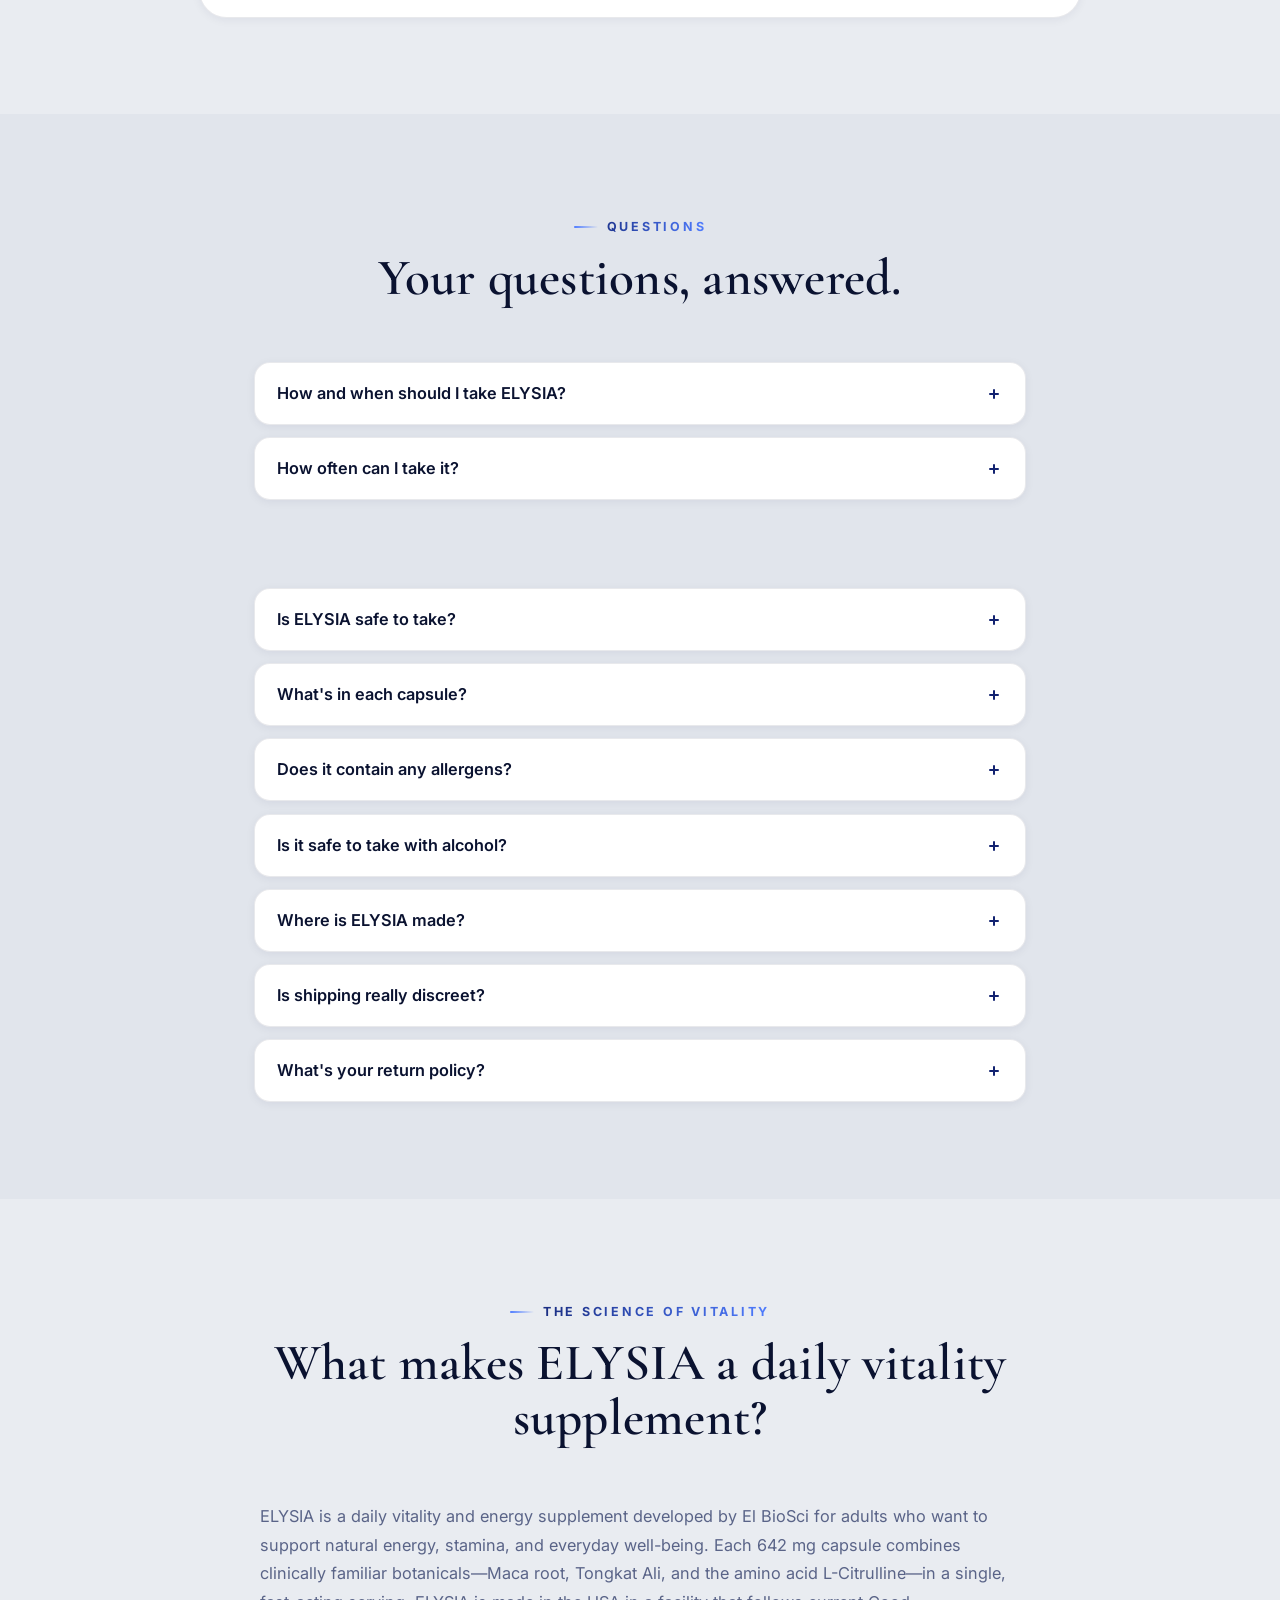
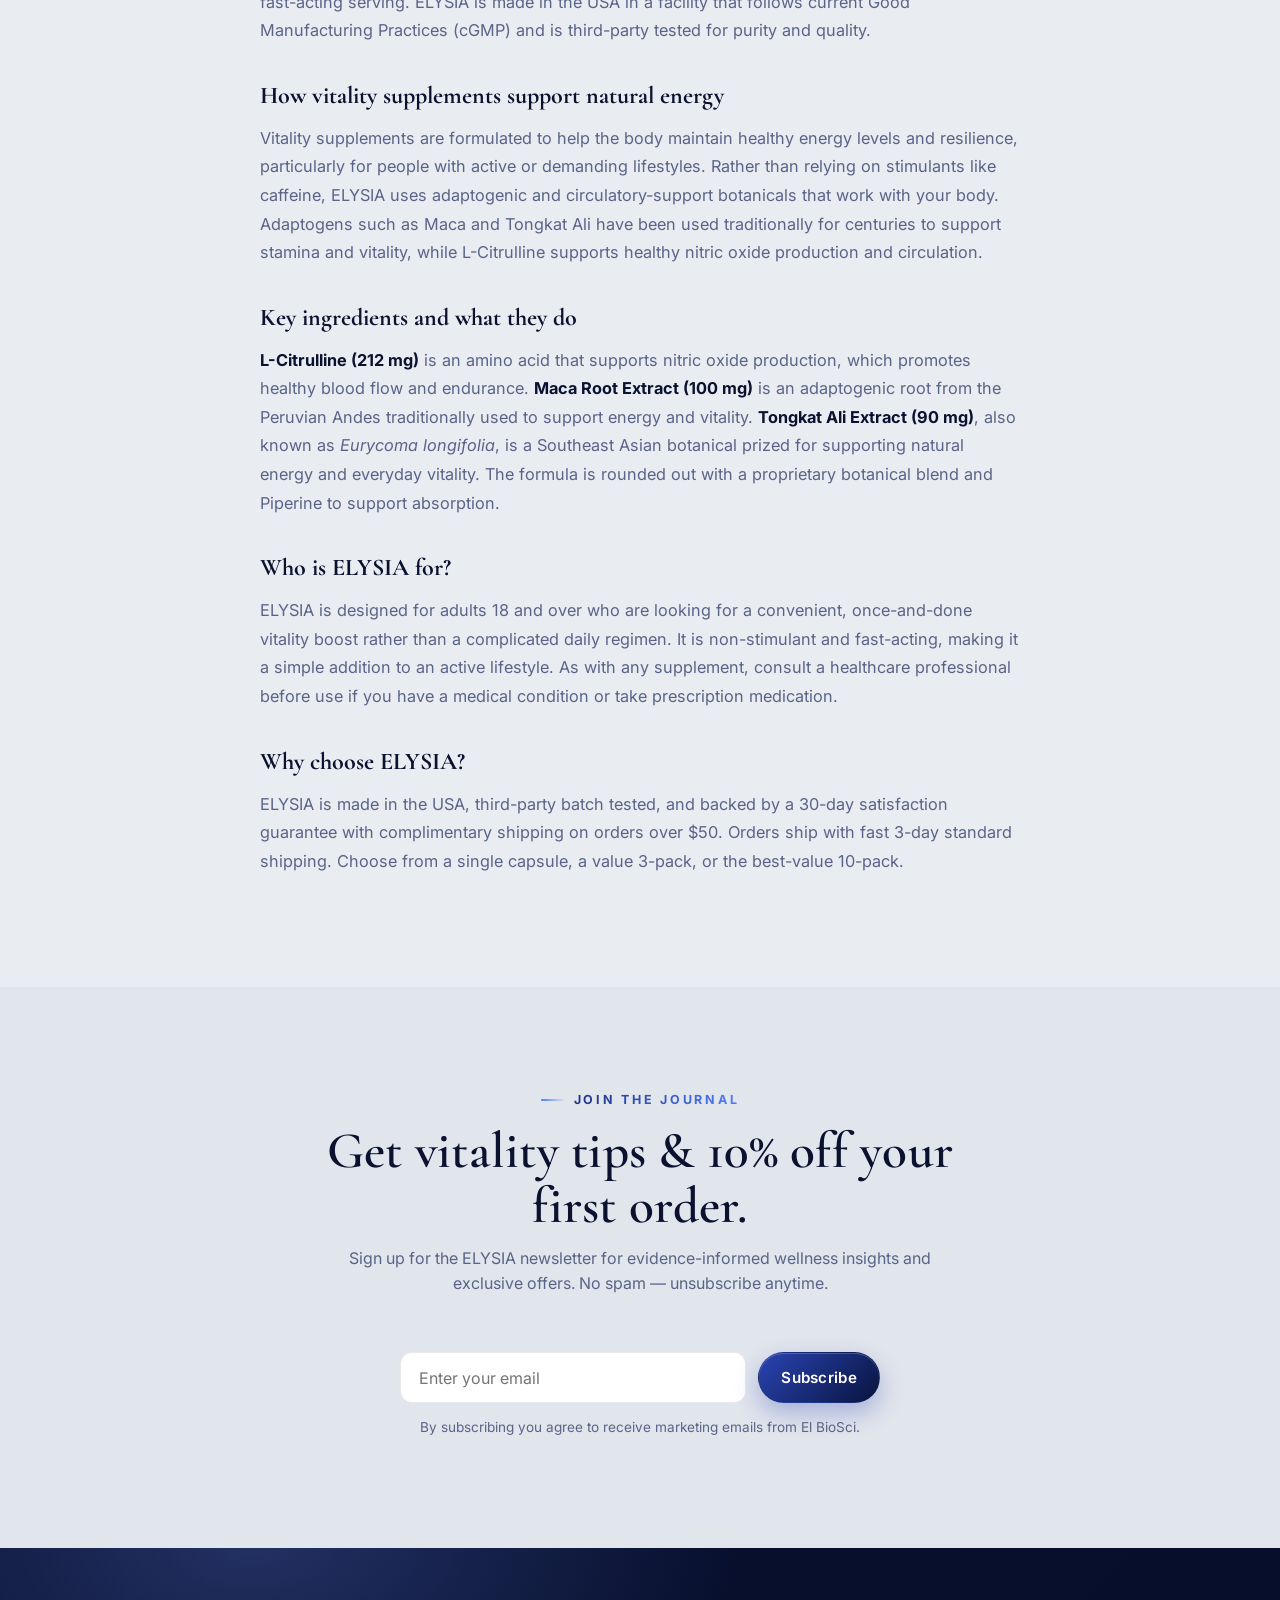
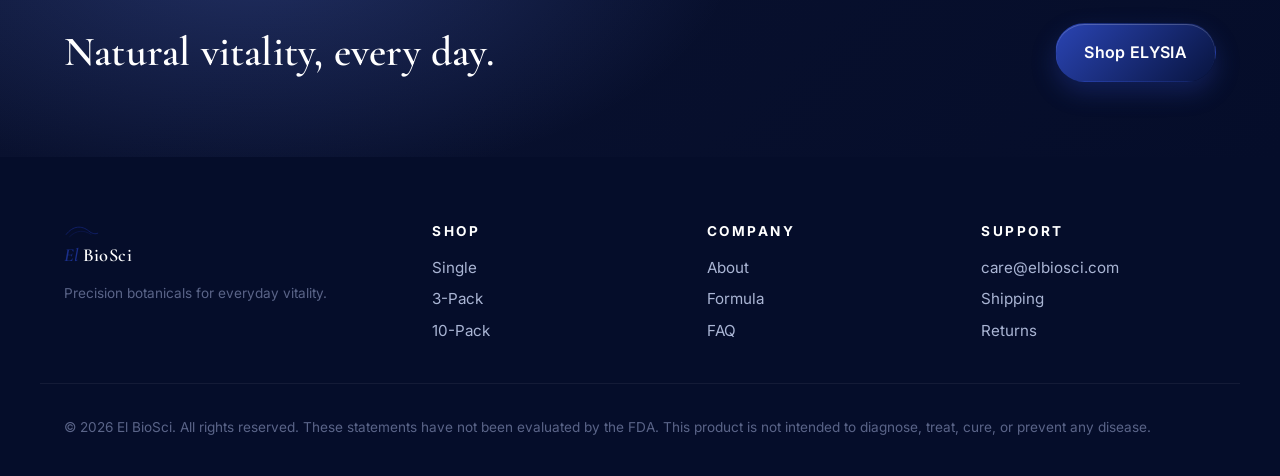
==== commit c698ebf3: "Add Tongkat Ali article, Product schema, and newsletter email capture" ====
--- a/index.html
+++ b/index.html
@@ -222,6 +222,48 @@
           "@type": "Answer",
           "text": "Yes, ELYSIA contains lactose (dairy). If you have a dairy allergy or severe intolerance, consult your physician before use. For adults 18+."
         }
+      }
+    ]
+  }
+  </script>
+
+  <script type="application/ld+json">
+  {
+    "@context": "https://schema.org",
+    "@type": "Product",
+    "name": "ELYSIA Daily Vitality Supplement",
+    "image": "https://elysiabiosci.com/assets/Elysia_front_product.png",
+    "description": "ELYSIA is a daily vitality and energy supplement by El BioSci, formulated with L-Citrulline, Maca Root, and Tongkat Ali to support natural energy, stamina, and everyday vitality. Non-stimulant, made in the USA, and third-party tested.",
+    "brand": { "@type": "Brand", "name": "El BioSci" },
+    "category": "Health & Beauty > Health Care > Vitamins & Supplements",
+    "url": "https://elysiabiosci.com/#buy",
+    "offers": [
+      {
+        "@type": "Offer",
+        "name": "Single Capsule",
+        "price": "8.00",
+        "priceCurrency": "USD",
+        "availability": "https://schema.org/InStock",
+        "url": "https://elysiabiosci.com/#buy",
+        "itemCondition": "https://schema.org/NewCondition"
+      },
+      {
+        "@type": "Offer",
+        "name": "3-Pack",
+        "price": "20.00",
+        "priceCurrency": "USD",
+        "availability": "https://schema.org/InStock",
+        "url": "https://elysiabiosci.com/#buy",
+        "itemCondition": "https://schema.org/NewCondition"
+      },
+      {
+        "@type": "Offer",
+        "name": "10-Pack",
+        "price": "50.00",
+        "priceCurrency": "USD",
+        "availability": "https://schema.org/InStock",
+        "url": "https://elysiabiosci.com/#buy",
+        "itemCondition": "https://schema.org/NewCondition"
       }
     ]
   }
@@ -776,6 +818,24 @@
     </div>
   </section>
 
+  <!-- Newsletter -->
+  <section class="section section-soft" id="newsletter">
+    <div class="container">
+      <div class="newsletter-inner reveal">
+        <header class="section-head">
+          <span class="eyebrow">Join the Journal</span>
+          <h2 class="serif h-display">Get vitality tips &amp; 10% off your first order.</h2>
+          <p class="muted">Sign up for the ELYSIA newsletter for evidence-informed wellness insights and exclusive offers. No spam &mdash; unsubscribe anytime.</p>
+        </header>
+        <form class="newsletter-form" action="https://formspree.io/f/YOUR_FORM_ID" method="POST">
+          <input type="email" name="email" placeholder="Enter your email" required aria-label="Email address" />
+          <button type="submit" class="btn btn-primary">Subscribe</button>
+        </form>
+        <p class="muted small newsletter-note">By subscribing you agree to receive marketing emails from El BioSci.</p>
+      </div>
+    </div>
+  </section>
+
   <!-- CTA -->
   <section class="cta-band">
     <div class="container cta-inner reveal">
--- a/styles.css
+++ b/styles.css
@@ -1196,6 +1196,35 @@
 /* =========================================================
    CTA Band
    ========================================================= */
+/* Newsletter */
+.newsletter-inner { max-width: 640px; margin: 0 auto; text-align: center; }
+.newsletter-form {
+  display: flex;
+  gap: 12px;
+  max-width: 480px;
+  margin: 28px auto 0;
+  flex-wrap: wrap;
+}
+.newsletter-form input[type="email"] {
+  flex: 1 1 240px;
+  padding: 14px 18px;
+  border: 1px solid var(--line, #e6e9f2);
+  border-radius: 12px;
+  font-size: 1rem;
+  font-family: inherit;
+  background: #fff;
+}
+.newsletter-form input[type="email"]:focus {
+  outline: none;
+  border-color: var(--navy-700, #1a2f6b);
+  box-shadow: 0 0 0 3px rgba(108,140,255,0.2);
+}
+.newsletter-form .btn { flex: 0 0 auto; }
+.newsletter-note { margin-top: 14px; }
+@media (max-width: 520px) {
+  .newsletter-form .btn { width: 100%; }
+}
+
 .cta-band {
   background:
     radial-gradient(800px 400px at 20% 0%, rgba(108,140,255,0.25), transparent 60%),
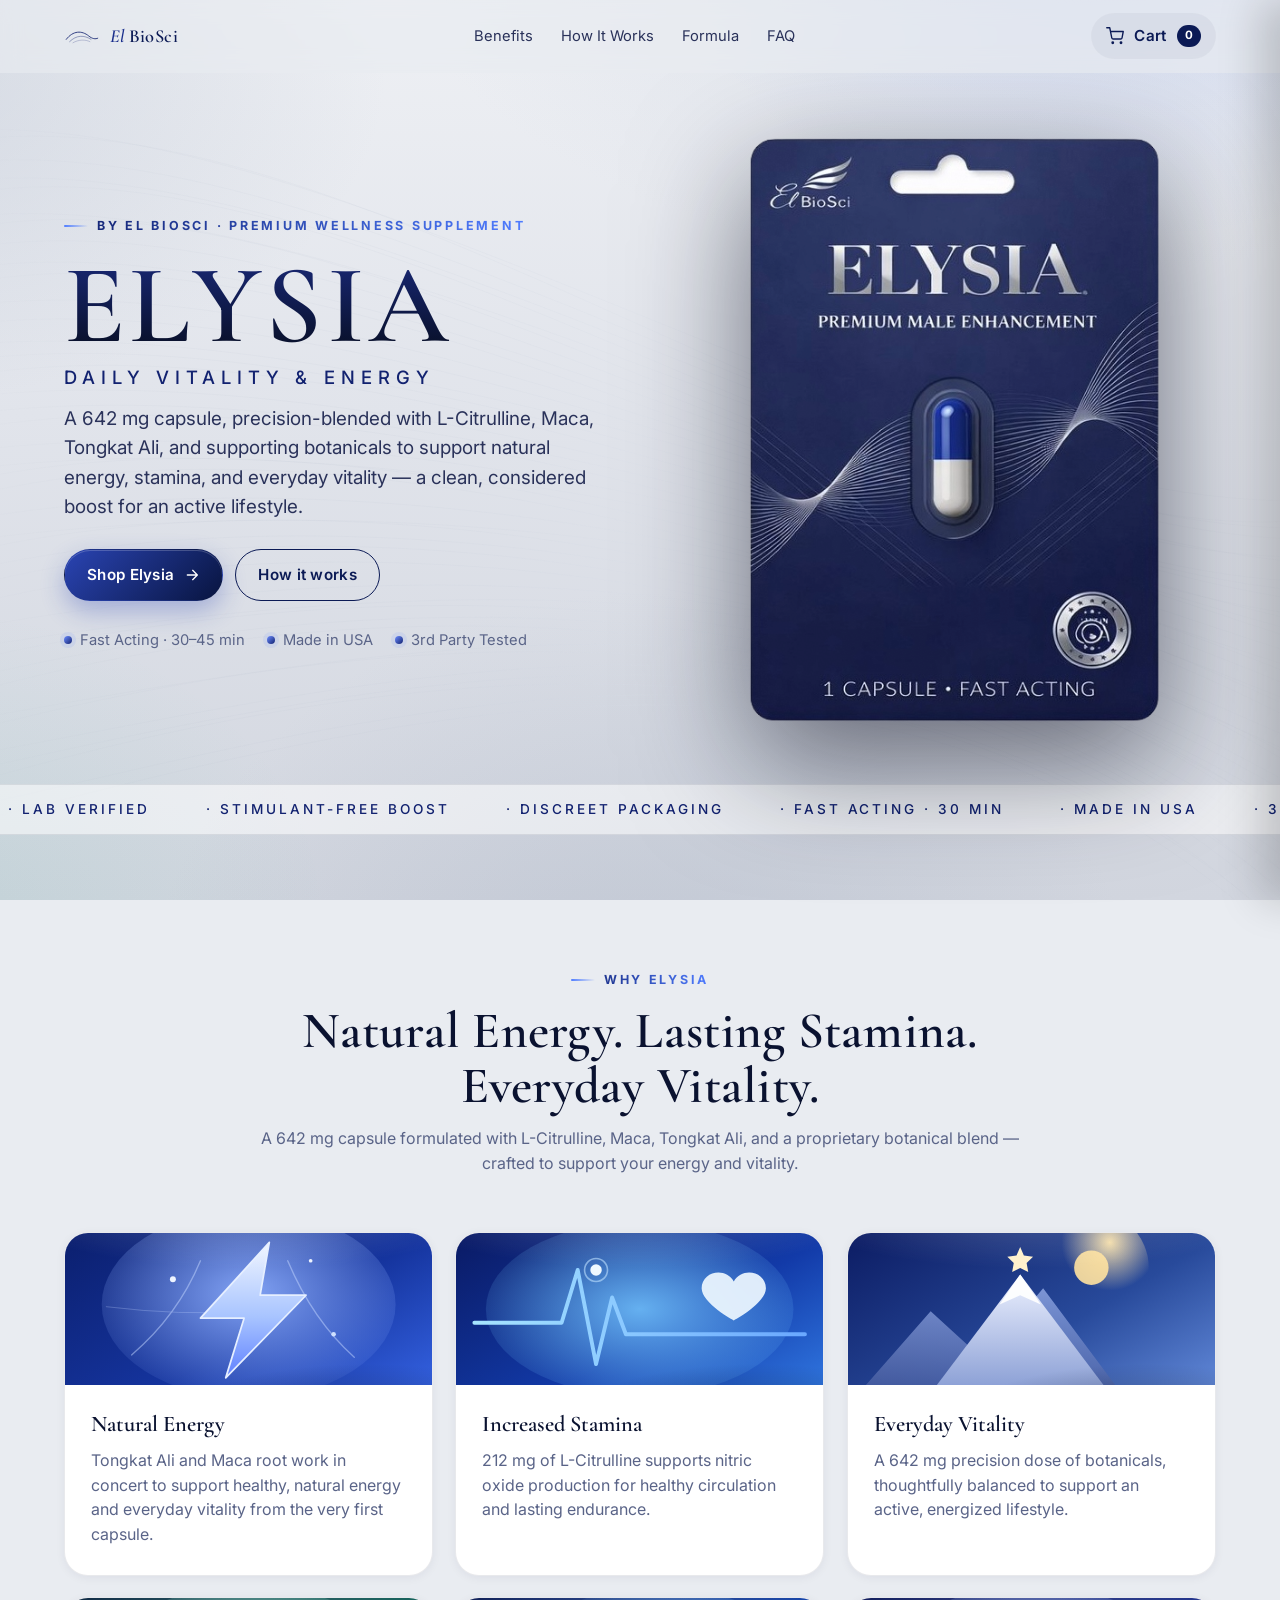
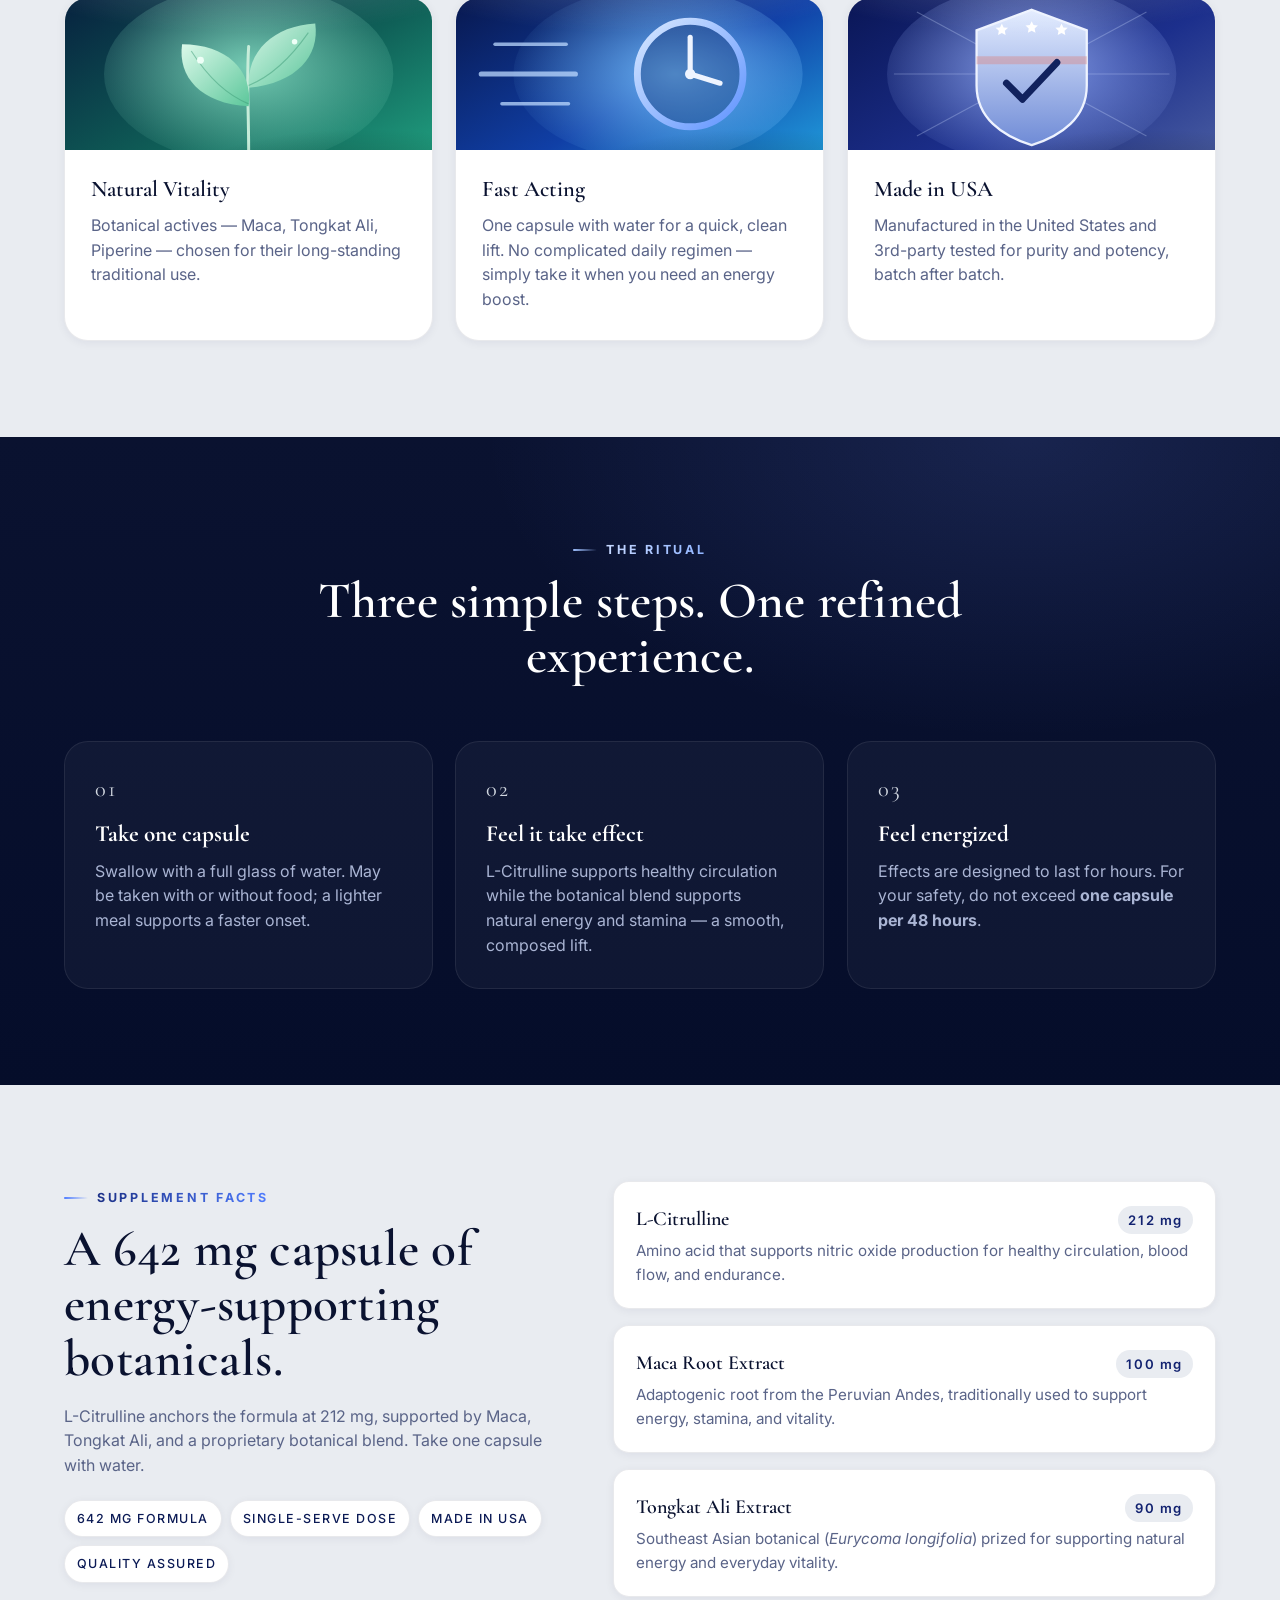
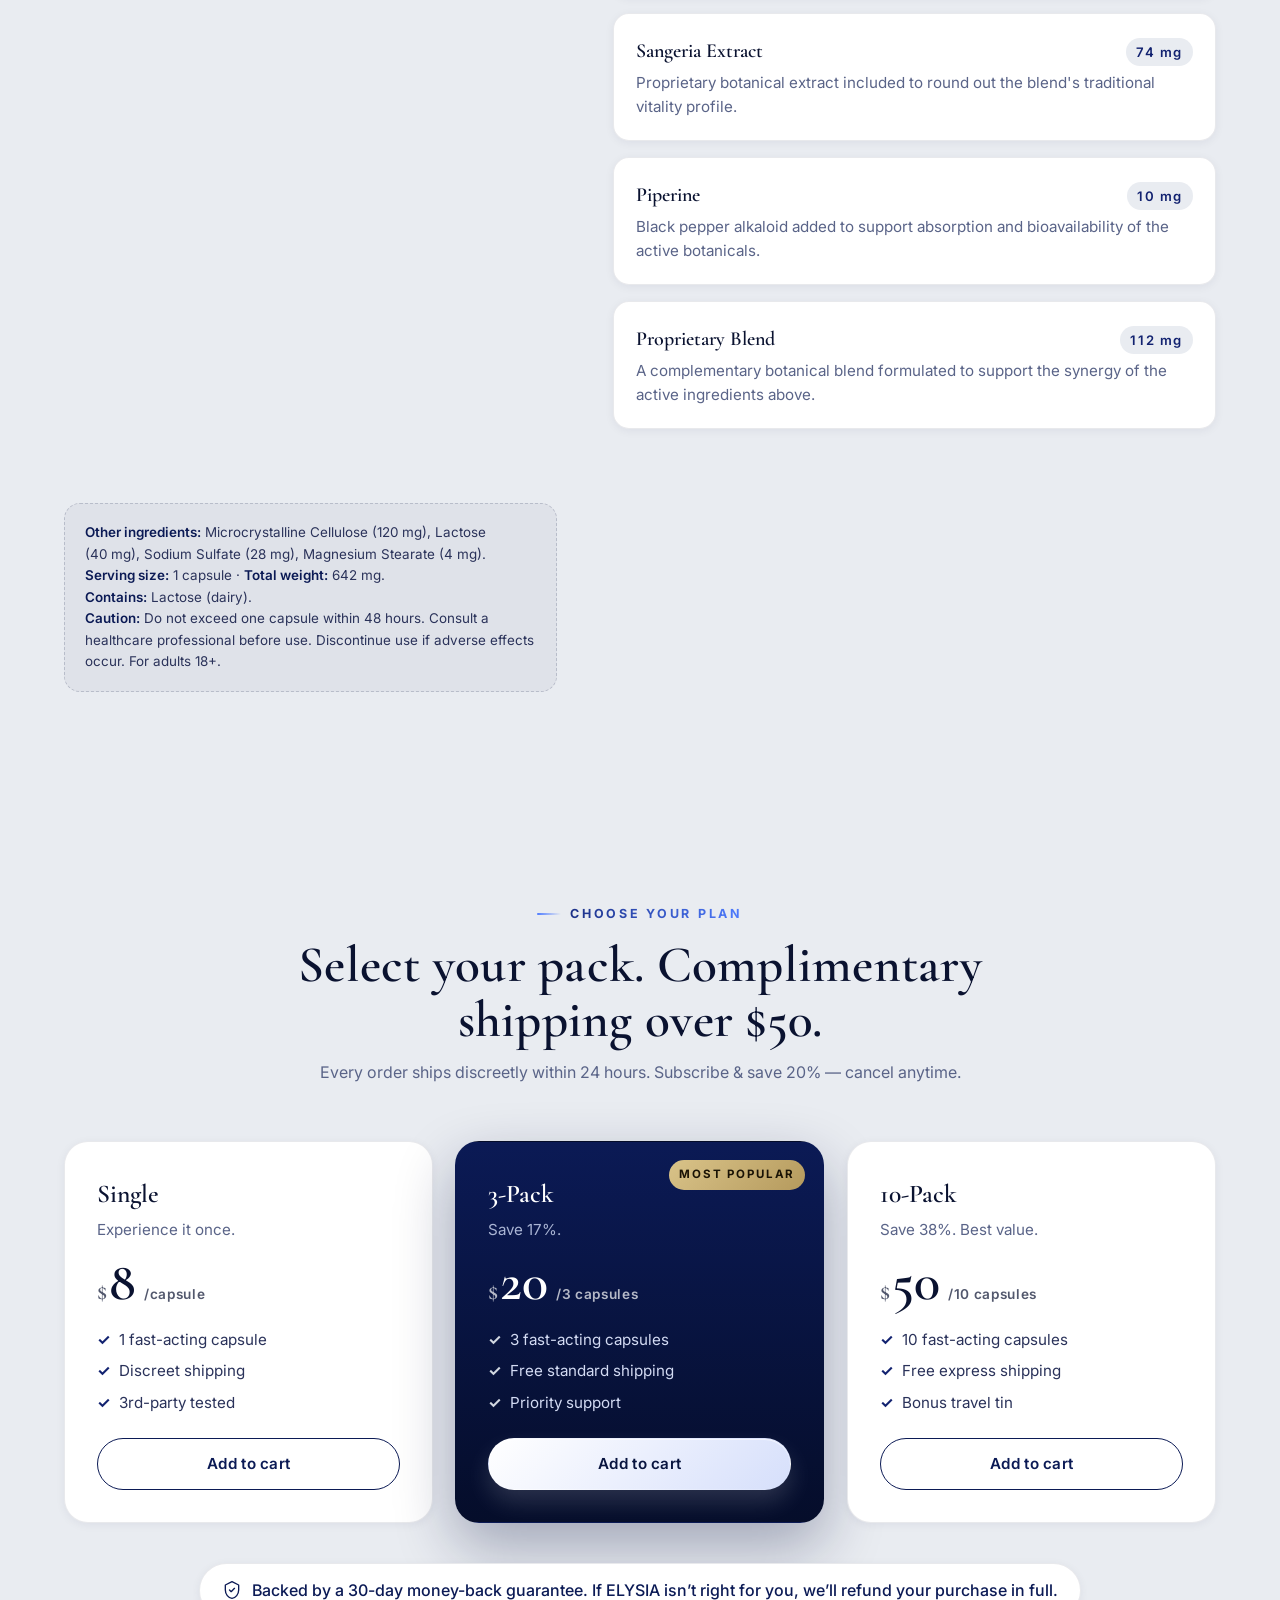
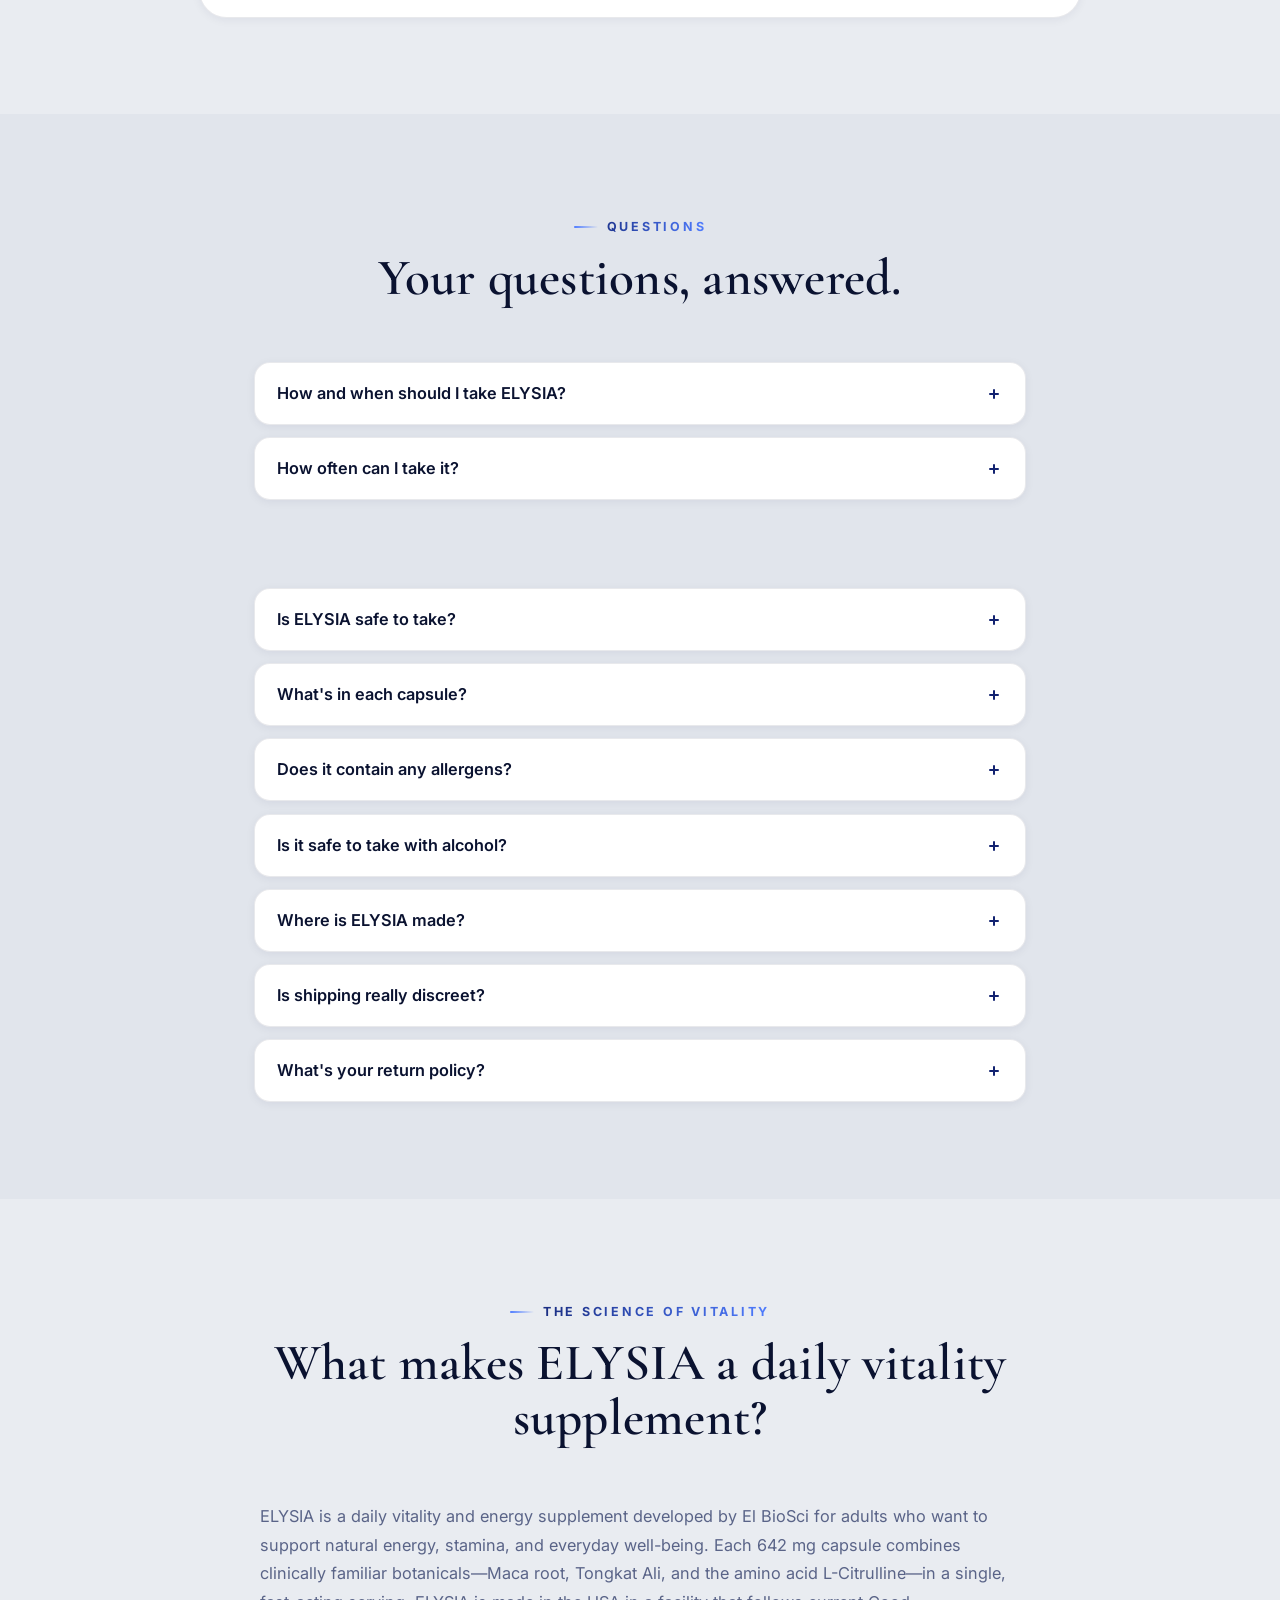
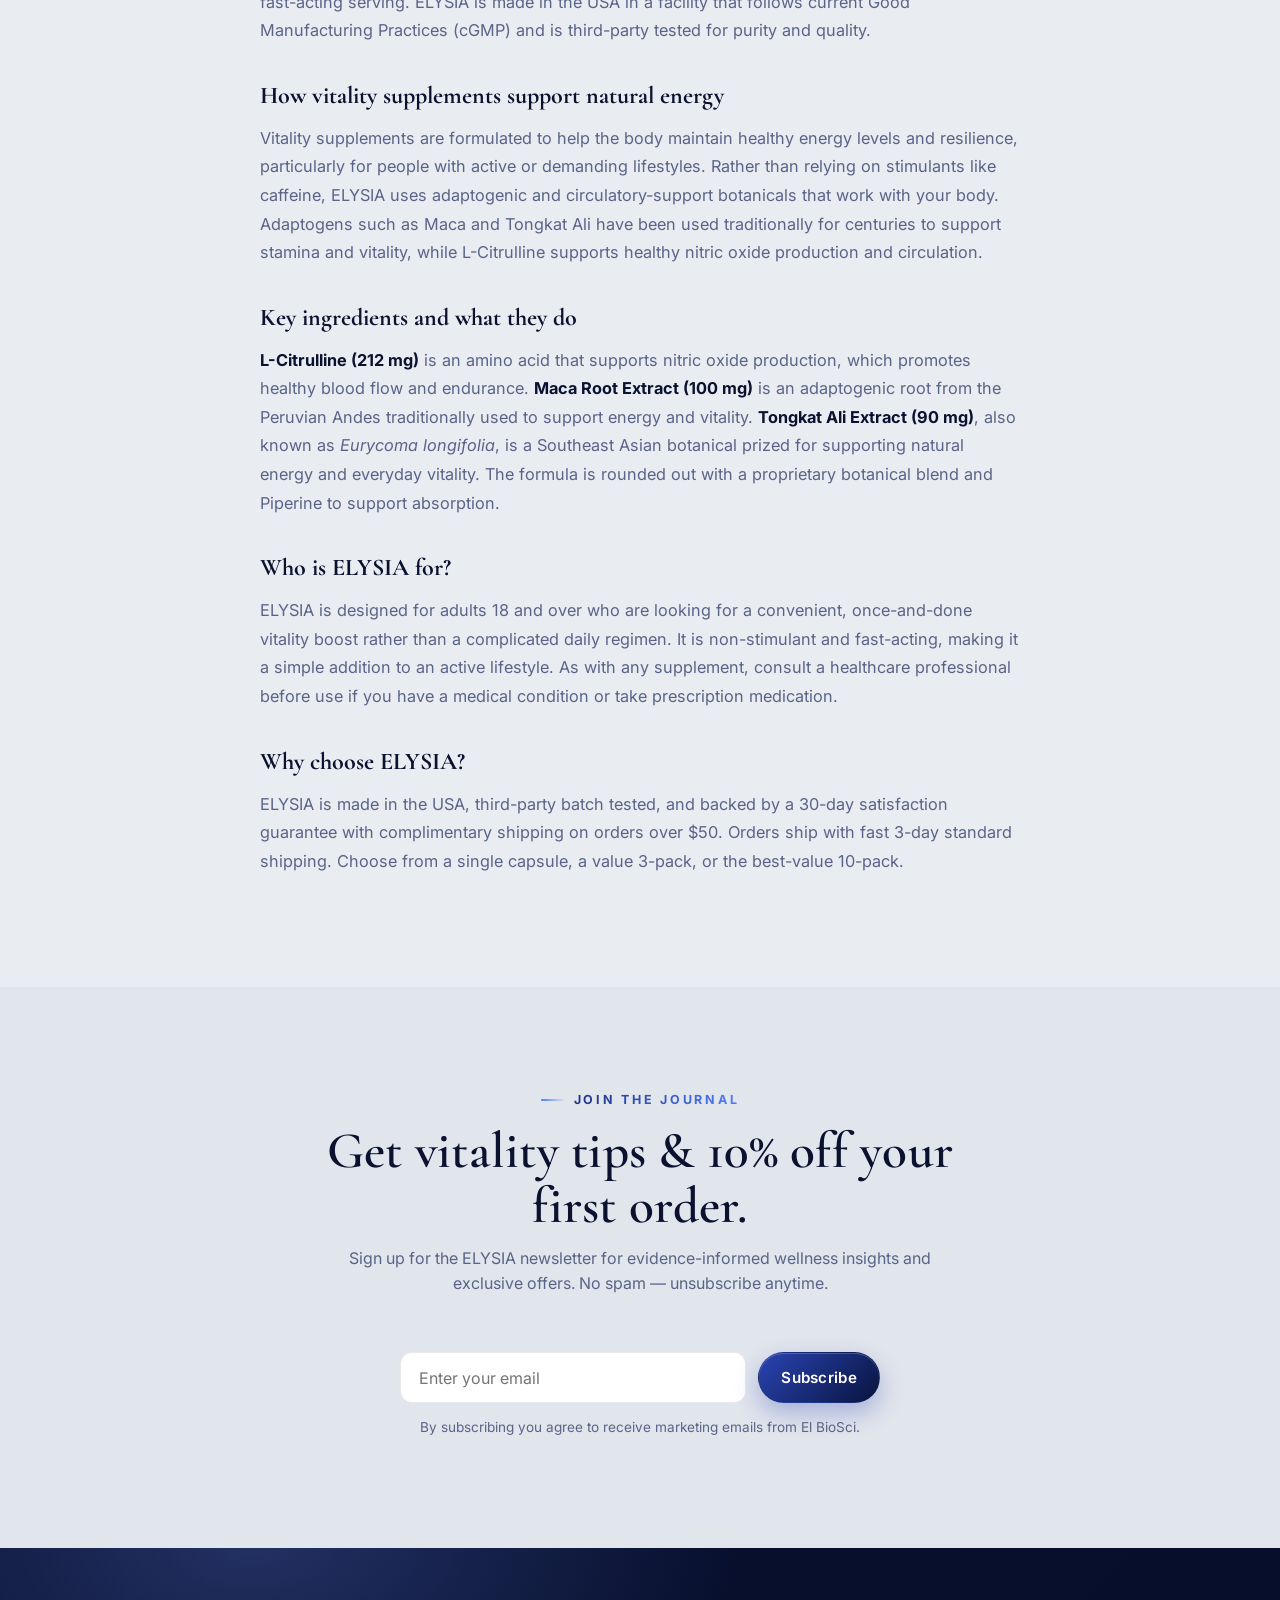
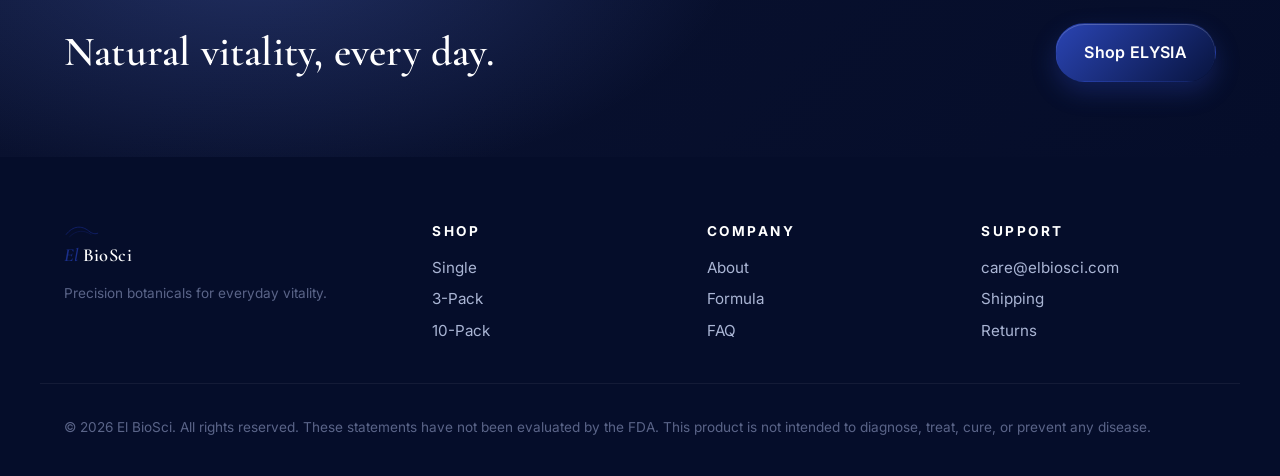
==== commit ff0786ee: "Connect newsletter form to Formspree endpoint" ====
--- a/index.html
+++ b/index.html
@@ -827,7 +827,7 @@
           <h2 class="serif h-display">Get vitality tips &amp; 10% off your first order.</h2>
           <p class="muted">Sign up for the ELYSIA newsletter for evidence-informed wellness insights and exclusive offers. No spam &mdash; unsubscribe anytime.</p>
         </header>
-        <form class="newsletter-form" action="https://formspree.io/f/YOUR_FORM_ID" method="POST">
+        <form class="newsletter-form" action="https://formspree.io/f/mqerwezd" method="POST">
           <input type="email" name="email" placeholder="Enter your email" required aria-label="Email address" />
           <button type="submit" class="btn btn-primary">Subscribe</button>
         </form>
